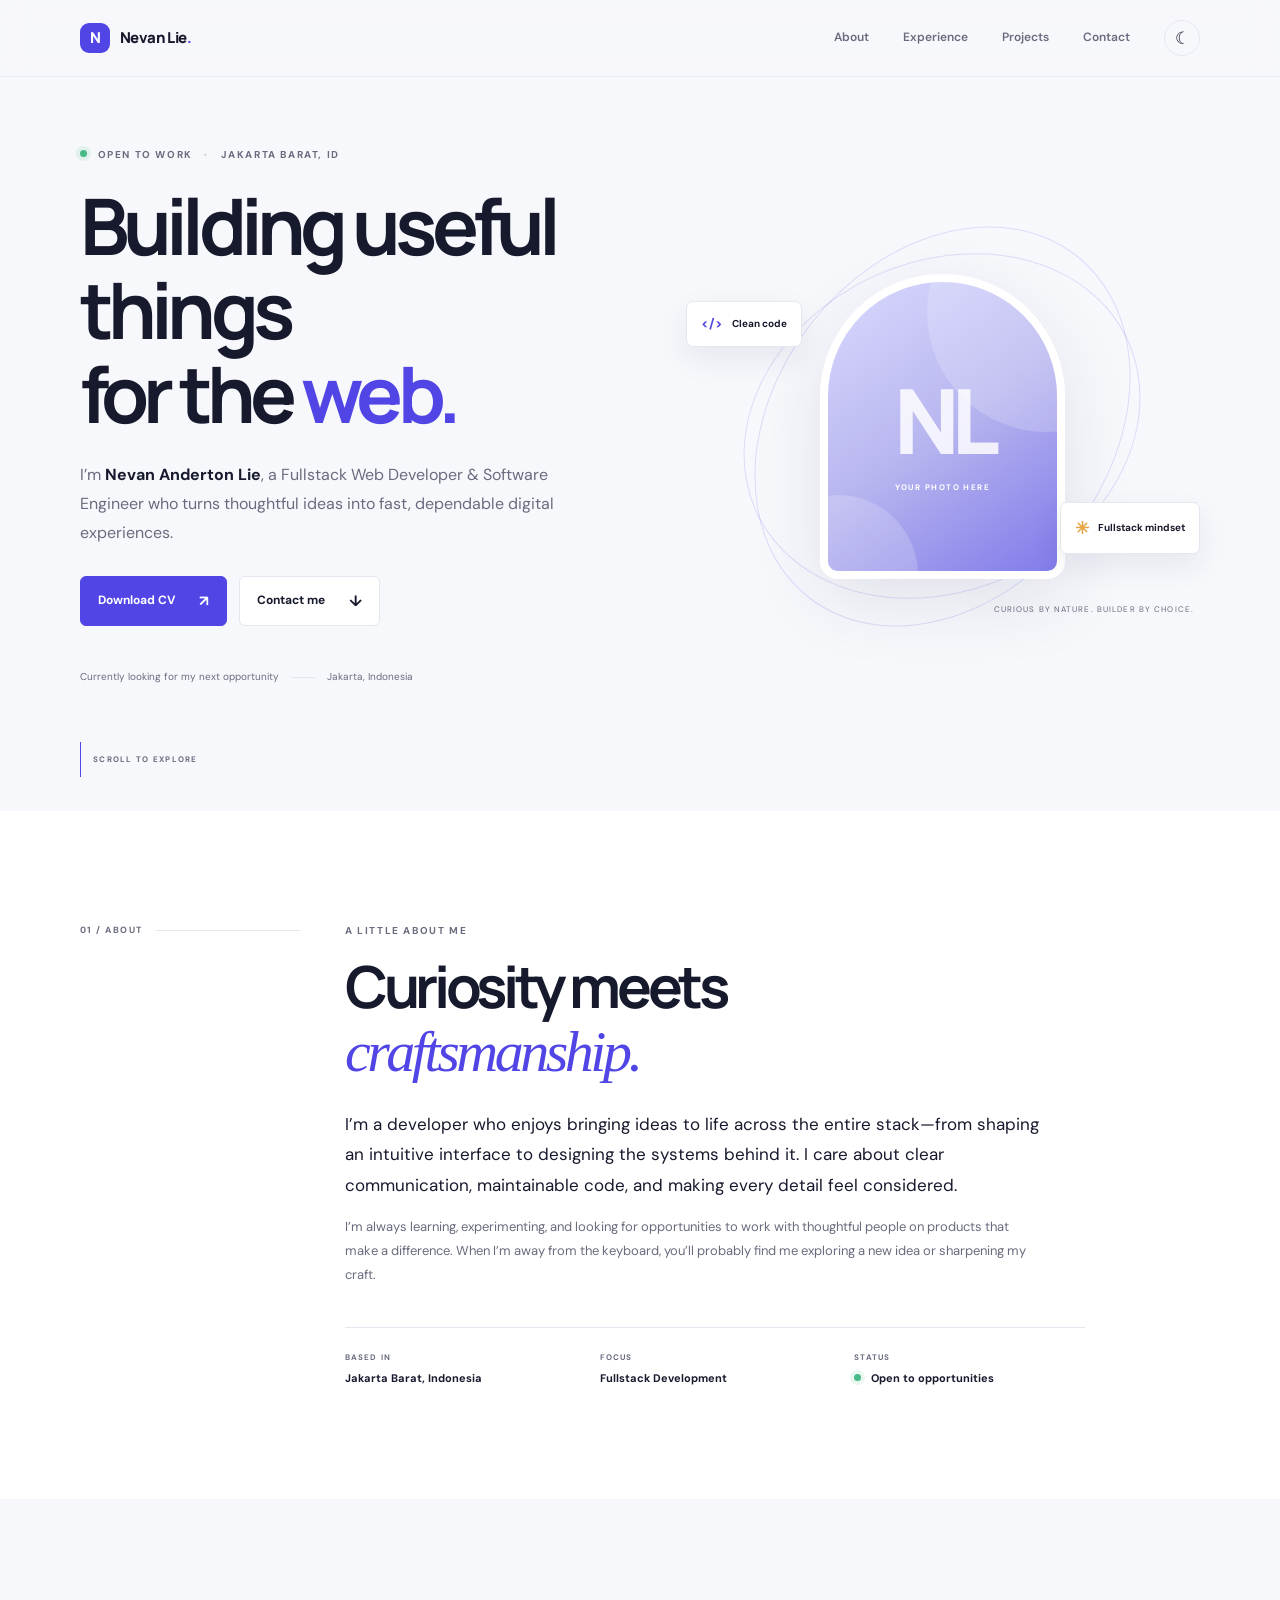
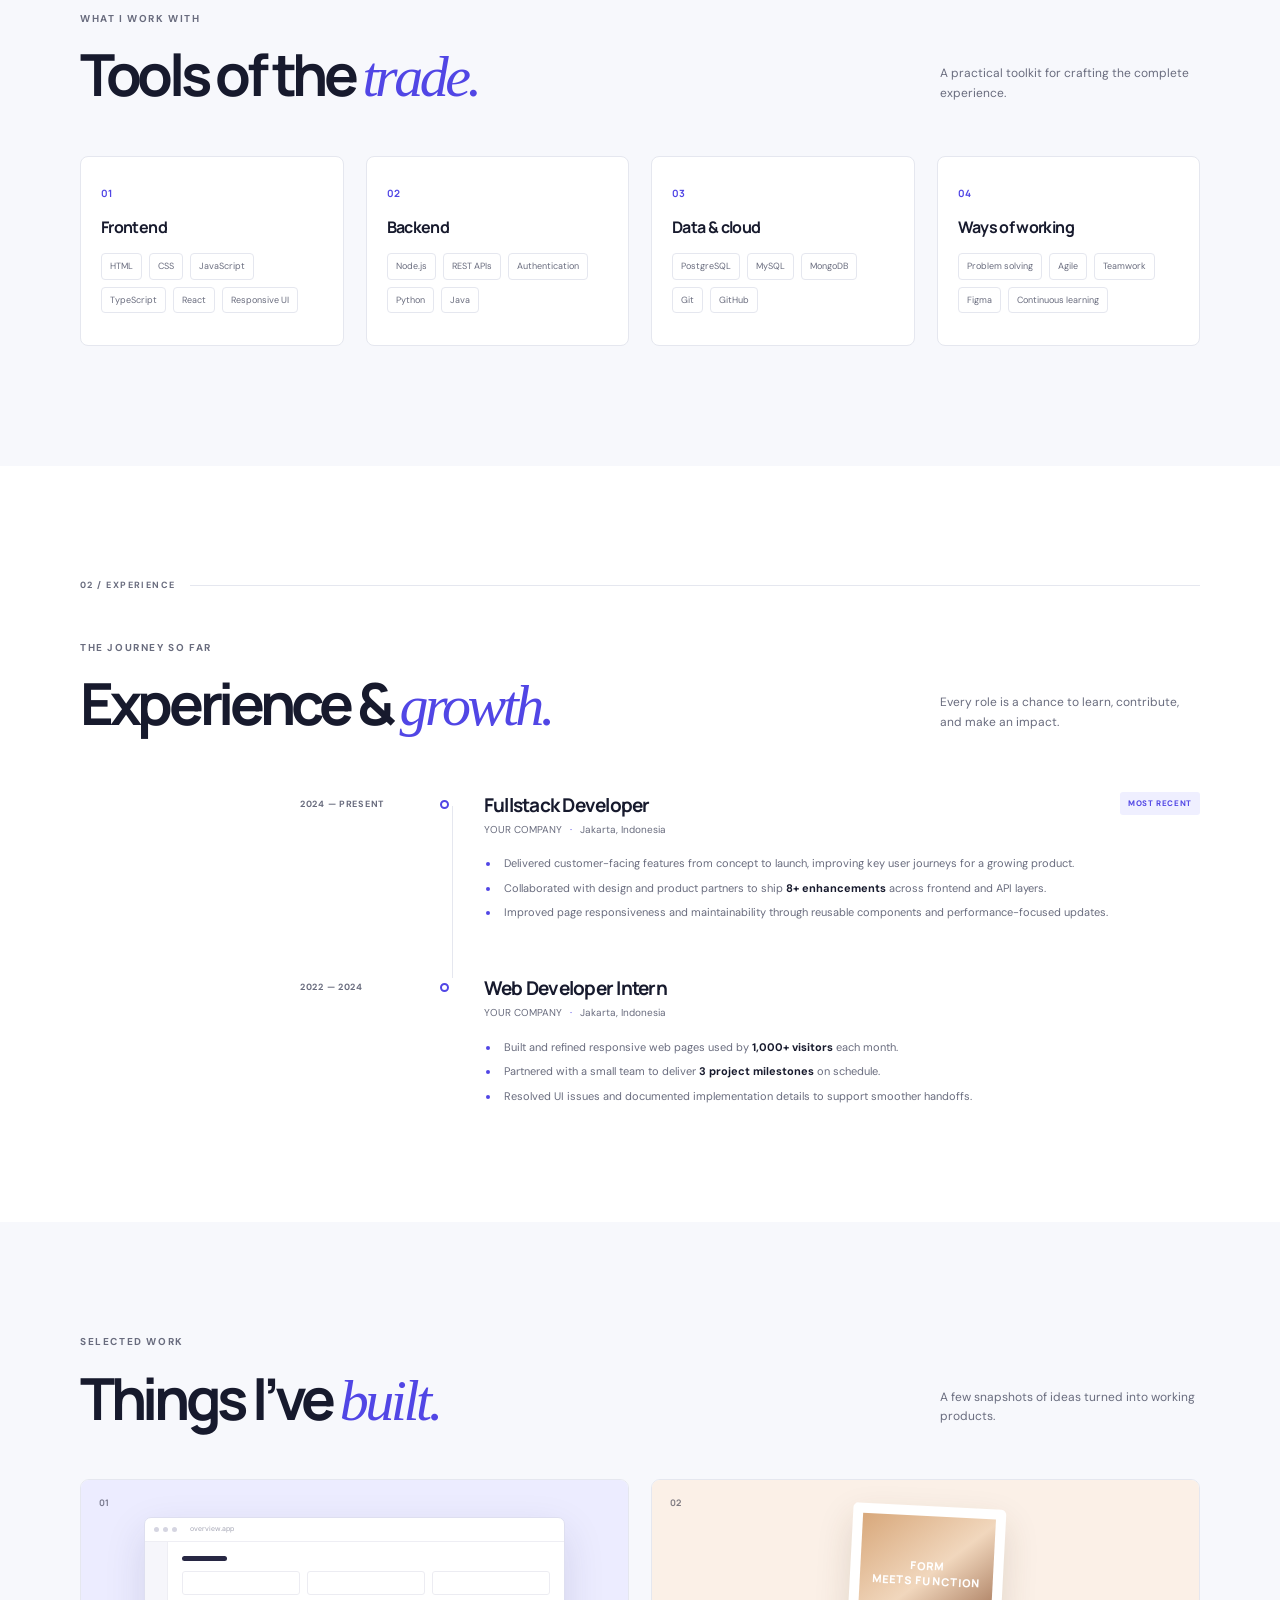
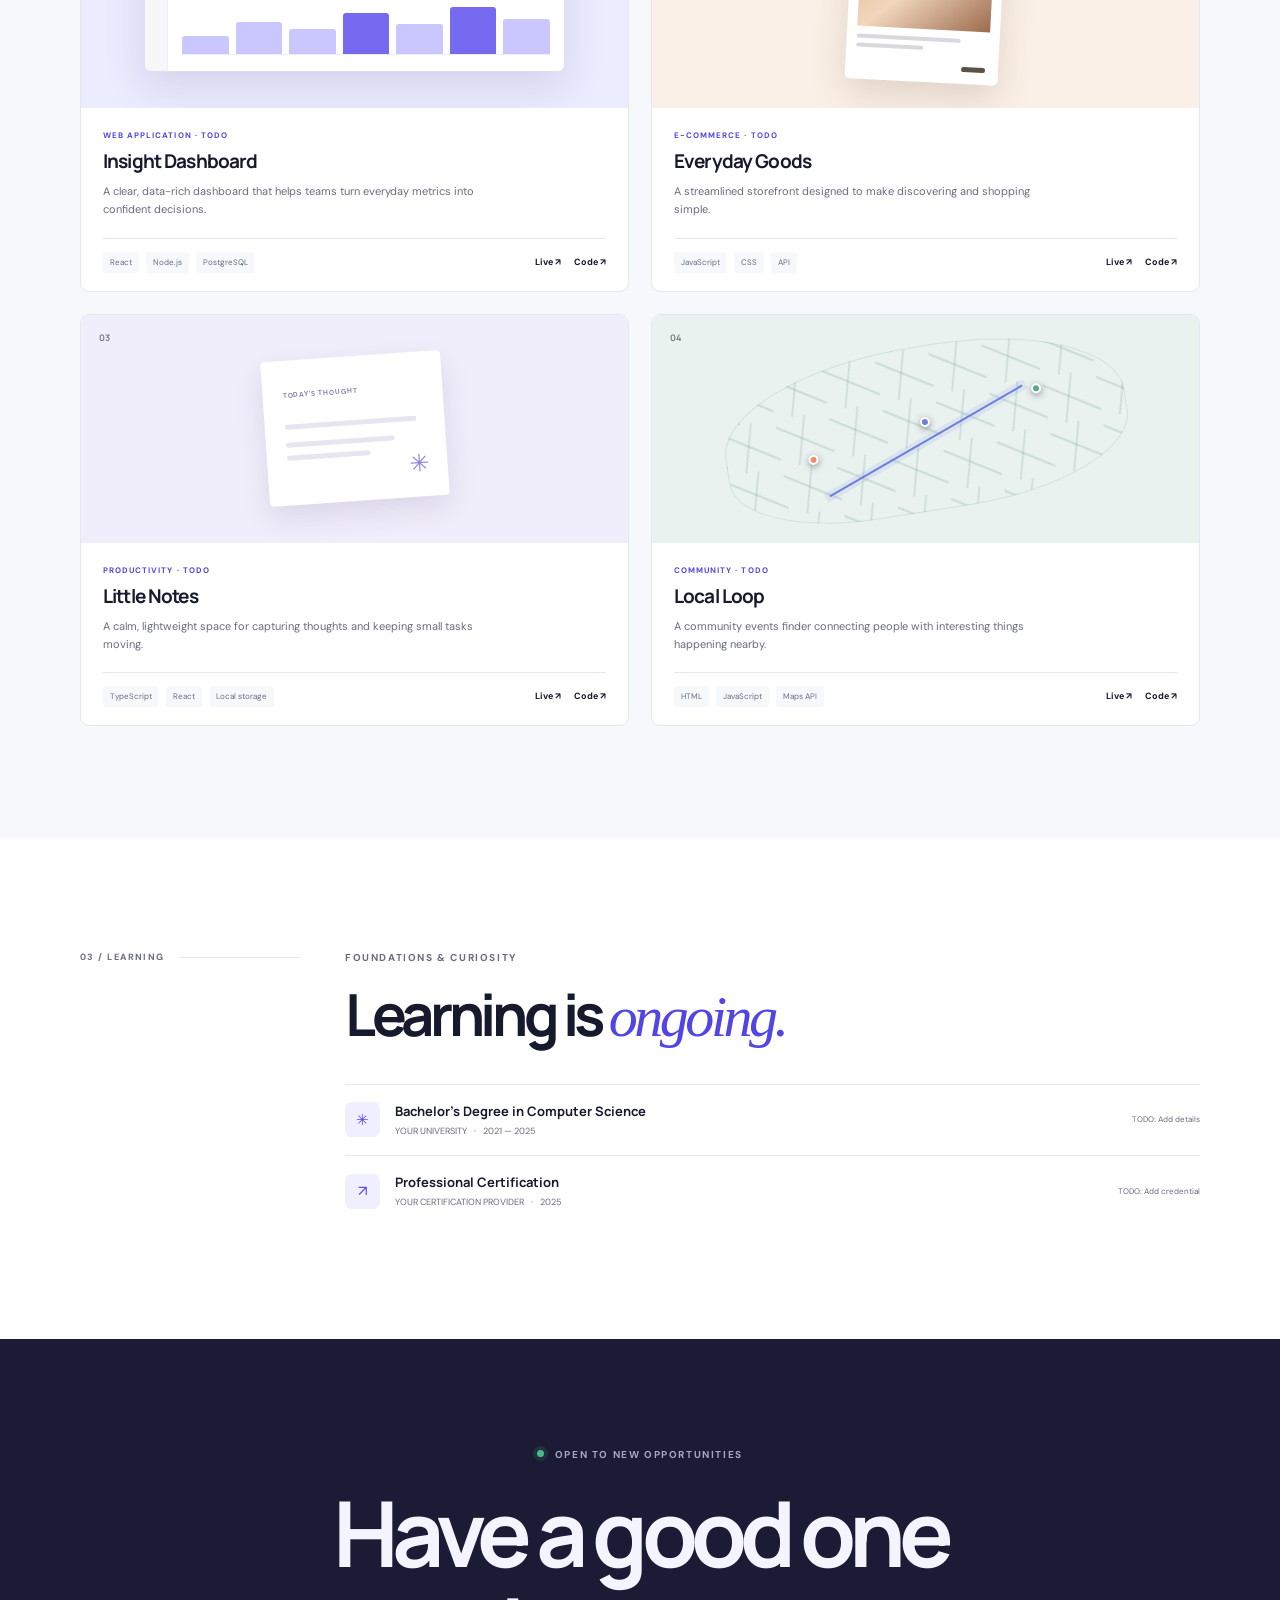
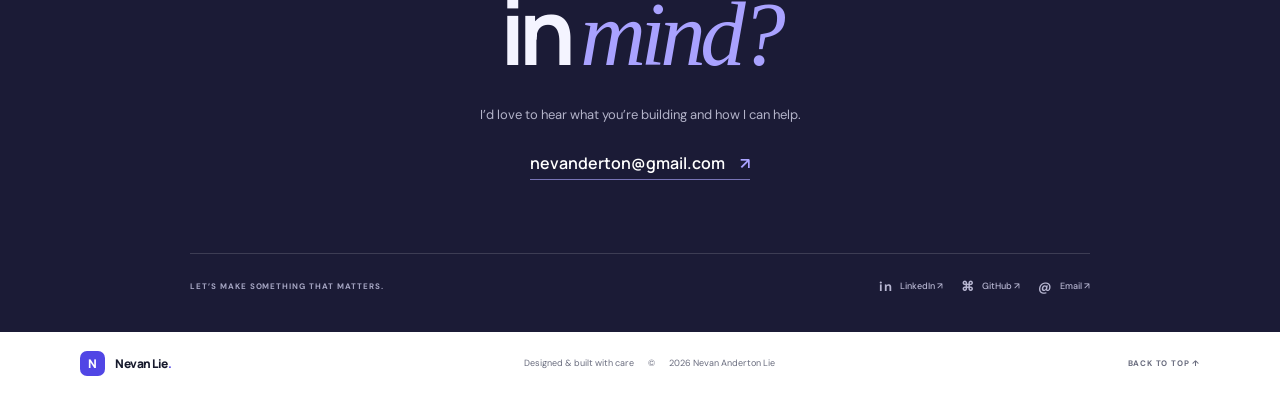
==== index.html @ 016d07ef "Build personal portfolio site" ====
<!doctype html>
<html lang="en">
<head>
  <meta charset="utf-8">
  <meta name="viewport" content="width=device-width, initial-scale=1">
  <meta name="description" content="Nevan Anderton Lie is a Fullstack Web Developer and Software Engineer building thoughtful, reliable digital products.">
  <meta name="theme-color" content="#f7f8fc">
  <meta property="og:type" content="website">
  <meta property="og:title" content="Nevan Anderton Lie — Fullstack Developer">
  <meta property="og:description" content="Fullstack Web Developer & Software Engineer based in Jakarta Barat, Indonesia.">
  <!-- TODO: Replace with your deployed portfolio URL and social preview image. -->
  <meta property="og:url" content="https://YOUR-USERNAME.github.io/YOUR-REPO/">
  <meta property="og:image" content="https://YOUR-USERNAME.github.io/YOUR-REPO/assets/og-image.png">
  <title>Nevan Anderton Lie — Fullstack Developer</title>
  <link rel="icon" href="assets/favicon.svg" type="image/svg+xml">
  <link rel="preconnect" href="https://fonts.googleapis.com">
  <link rel="preconnect" href="https://fonts.gstatic.com" crossorigin>
  <link href="https://fonts.googleapis.com/css2?family=DM+Sans:wght@400;500;600;700&family=Manrope:wght@400;500;600;700;800&display=swap" rel="stylesheet">
  <link rel="stylesheet" href="css/style.css">
  <script src="js/script.js" defer></script>
</head>
<body>
  <a class="skip-link" href="#main">Skip to content</a>
  <header class="site-header">
    <nav class="nav wrap" aria-label="Main navigation">
      <a class="brand" href="#home" aria-label="Nevan Anderton Lie home"><span class="brand-mark">N</span><span>Nevan Lie<span class="brand-dot">.</span></span></a>
      <button class="menu-toggle" type="button" aria-expanded="false" aria-controls="nav-links" aria-label="Open navigation menu"><span></span><span></span></button>
      <div class="nav-links" id="nav-links">
        <a href="#about">About</a><a href="#experience">Experience</a><a href="#projects">Projects</a><a href="#contact">Contact</a>
        <button class="theme-toggle" type="button" aria-label="Switch to dark mode" title="Toggle color theme"><span class="theme-icon" aria-hidden="true">☾</span></button>
      </div>
    </nav>
  </header>
  <main id="main">
    <section class="hero wrap" id="home" aria-labelledby="hero-title">
      <div class="hero-copy reveal">
        <p class="eyebrow"><span class="status-dot"></span> OPEN TO WORK <span class="eyebrow-divider">·</span> JAKARTA BARAT, ID</p>
        <h1 id="hero-title">Building useful things<br>for the <span class="accent">web.</span></h1>
        <p class="hero-intro">I’m <strong>Nevan Anderton Lie</strong>, a Fullstack Web Developer &amp; Software Engineer who turns thoughtful ideas into fast, dependable digital experiences.</p>
        <div class="hero-actions"><a class="button button-primary" href="assets/cv.pdf" download>Download CV <span aria-hidden="true">↗</span></a><a class="button button-secondary" href="#contact">Contact me <span aria-hidden="true">↓</span></a></div>
        <div class="hero-meta"><span>Currently looking for my next opportunity</span><span class="meta-line"></span><span>Jakarta, Indonesia</span></div>
      </div>
      <div class="hero-art reveal" aria-label="Portrait placeholder">
        <div class="art-orbit orbit-one"></div><div class="art-orbit orbit-two"></div>
        <div class="portrait-card"><div class="portrait-initials">NL</div><span>YOUR PHOTO HERE</span></div>
        <div class="float-chip chip-code"><span class="chip-icon">&lt;/&gt;</span> Clean code</div>
        <div class="float-chip chip-stack"><span class="chip-spark">✳</span> Fullstack mindset</div>
        <div class="art-caption">CURIOUS BY NATURE. BUILDER BY CHOICE.</div>
      </div>
      <a class="scroll-cue" href="#about"><span class="scroll-line"></span> SCROLL TO EXPLORE</a>
    </section>

    <section class="section about-section" id="about" aria-labelledby="about-title"><div class="wrap about-grid">
      <div class="section-label reveal"><span>01 / ABOUT</span><span class="label-rule"></span></div>
      <div class="about-content reveal"><p class="eyebrow">A LITTLE ABOUT ME</p><h2 id="about-title">Curiosity meets<br><span class="serif">craftsmanship.</span></h2>
        <!-- TODO: Replace this draft bio with your real background and interests. -->
        <p class="body-large">I’m a developer who enjoys bringing ideas to life across the entire stack—from shaping an intuitive interface to designing the systems behind it. I care about clear communication, maintainable code, and making every detail feel considered.</p>
        <p class="body-copy">I’m always learning, experimenting, and looking for opportunities to work with thoughtful people on products that make a difference. When I’m away from the keyboard, you’ll probably find me exploring a new idea or sharpening my craft.</p>
        <div class="about-facts"><div><span class="fact-label">BASED IN</span><strong>Jakarta Barat, Indonesia</strong></div><div><span class="fact-label">FOCUS</span><strong>Fullstack Development</strong></div><div><span class="fact-label">STATUS</span><strong><i class="status-dot"></i> Open to opportunities</strong></div></div>
      </div>
    </div></section>

    <section class="section skills-section" aria-labelledby="skills-title"><div class="wrap"><div class="section-heading reveal"><div><p class="eyebrow">WHAT I WORK WITH</p><h2 id="skills-title">Tools of the <span class="serif">trade.</span></h2></div><p>A practical toolkit for crafting the complete experience.</p></div>
      <div class="skills-grid reveal">
        <div class="skill-group"><span class="skill-number">01</span><h3>Frontend</h3><div class="tags"><span>HTML</span><span>CSS</span><span>JavaScript</span><span>TypeScript</span><span>React</span><span>Responsive UI</span></div></div>
        <div class="skill-group"><span class="skill-number">02</span><h3>Backend</h3><div class="tags"><span>Node.js</span><span>REST APIs</span><span>Authentication</span><span>Python</span><span>Java</span></div></div>
        <div class="skill-group"><span class="skill-number">03</span><h3>Data &amp; cloud</h3><div class="tags"><span>PostgreSQL</span><span>MySQL</span><span>MongoDB</span><span>Git</span><span>GitHub</span></div></div>
        <div class="skill-group"><span class="skill-number">04</span><h3>Ways of working</h3><div class="tags"><span>Problem solving</span><span>Agile</span><span>Teamwork</span><span>Figma</span><span>Continuous learning</span></div></div>
      </div>
      <!-- TODO: Edit skill tags to reflect your actual proficiency and tools. -->
    </div></section>

    <section class="section experience-section" id="experience" aria-labelledby="experience-title"><div class="wrap"><div class="section-label reveal"><span>02 / EXPERIENCE</span><span class="label-rule"></span></div><div class="section-heading exp-heading reveal"><div><p class="eyebrow">THE JOURNEY SO FAR</p><h2 id="experience-title">Experience &amp; <span class="serif">growth.</span></h2></div><p>Every role is a chance to learn, contribute, and make an impact.</p></div>
      <!-- TODO: Replace sample roles, companies, dates, and metrics with verified experience. -->
      <div class="timeline">
        <article class="timeline-item reveal"><div class="timeline-date">2024 — PRESENT</div><div class="timeline-marker"></div><div class="timeline-content"><div class="role-top"><div><h3>Fullstack Developer</h3><p class="company">YOUR COMPANY <span>·</span> Jakarta, Indonesia</p></div><span class="role-type">MOST RECENT</span></div><ul><li>Delivered customer-facing features from concept to launch, improving key user journeys for a growing product.</li><li>Collaborated with design and product partners to ship <strong>8+ enhancements</strong> across frontend and API layers.</li><li>Improved page responsiveness and maintainability through reusable components and performance-focused updates.</li></ul></div></article>
        <article class="timeline-item reveal"><div class="timeline-date">2022 — 2024</div><div class="timeline-marker"></div><div class="timeline-content"><div class="role-top"><div><h3>Web Developer Intern</h3><p class="company">YOUR COMPANY <span>·</span> Jakarta, Indonesia</p></div></div><ul><li>Built and refined responsive web pages used by <strong>1,000+ visitors</strong> each month.</li><li>Partnered with a small team to deliver <strong>3 project milestones</strong> on schedule.</li><li>Resolved UI issues and documented implementation details to support smoother handoffs.</li></ul></div></article>
      </div>
    </div></section>

    <section class="section projects-section" id="projects" aria-labelledby="projects-title"><div class="wrap"><div class="section-heading reveal"><div><p class="eyebrow">SELECTED WORK</p><h2 id="projects-title">Things I’ve <span class="serif">built.</span></h2></div><p>A few snapshots of ideas turned into working products.</p></div>
      <!-- TODO: Replace project concepts, descriptions, and placeholder links with your real work. -->
      <div class="project-grid">
        <article class="project-card project-featured reveal"><div class="project-visual visual-dashboard"><div class="mock-window"><div class="mock-top"><i></i><i></i><i></i><span>overview.app</span></div><div class="mock-body"><div class="mock-side"></div><div class="mock-main"><div class="mock-title"></div><div class="mock-stats"><i></i><i></i><i></i></div><div class="mock-chart"><b></b><b></b><b></b><b></b><b></b><b></b><b></b></div></div></div></div><span class="visual-index">01</span></div><div class="project-info"><div><p class="project-type">WEB APPLICATION · TODO</p><h3>Insight Dashboard</h3><p>A clear, data-rich dashboard that helps teams turn everyday metrics into confident decisions.</p></div><div class="project-bottom"><div class="project-tags"><span>React</span><span>Node.js</span><span>PostgreSQL</span></div><div class="project-links"><a href="https://example.com" aria-label="Live demo of Insight Dashboard">Live ↗</a><a href="https://github.com/YOUR-USERNAME/insight-dashboard" aria-label="Code for Insight Dashboard">Code ↗</a></div></div></div></article>
        <article class="project-card reveal"><div class="project-visual visual-shop"><div class="shop-card"><div class="shop-image"><span>FORM<br>MEETS FUNCTION</span></div><div class="shop-lines"><i></i><i></i></div><div class="shop-price"></div></div><span class="visual-index">02</span></div><div class="project-info"><div><p class="project-type">E-COMMERCE · TODO</p><h3>Everyday Goods</h3><p>A streamlined storefront designed to make discovering and shopping simple.</p></div><div class="project-bottom"><div class="project-tags"><span>JavaScript</span><span>CSS</span><span>API</span></div><div class="project-links"><a href="https://example.com" aria-label="Live demo of Everyday Goods">Live ↗</a><a href="https://github.com/YOUR-USERNAME/everyday-goods" aria-label="Code for Everyday Goods">Code ↗</a></div></div></div></article>
        <article class="project-card reveal"><div class="project-visual visual-notes"><div class="note-sheet"><span class="note-label">TODAY'S THOUGHT</span><div class="note-line long"></div><div class="note-line"></div><div class="note-line short"></div><div class="note-mark">✳</div></div><span class="visual-index">03</span></div><div class="project-info"><div><p class="project-type">PRODUCTIVITY · TODO</p><h3>Little Notes</h3><p>A calm, lightweight space for capturing thoughts and keeping small tasks moving.</p></div><div class="project-bottom"><div class="project-tags"><span>TypeScript</span><span>React</span><span>Local storage</span></div><div class="project-links"><a href="https://example.com" aria-label="Live demo of Little Notes">Live ↗</a><a href="https://github.com/YOUR-USERNAME/little-notes" aria-label="Code for Little Notes">Code ↗</a></div></div></div></article>
        <article class="project-card project-four reveal"><div class="project-visual visual-map"><div class="map-grid"><span class="map-route"></span><i class="map-pin pin-a"></i><i class="map-pin pin-b"></i><i class="map-pin pin-c"></i></div><span class="visual-index">04</span></div><div class="project-info"><div><p class="project-type">COMMUNITY · TODO</p><h3>Local Loop</h3><p>A community events finder connecting people with interesting things happening nearby.</p></div><div class="project-bottom"><div class="project-tags"><span>HTML</span><span>JavaScript</span><span>Maps API</span></div><div class="project-links"><a href="https://example.com" aria-label="Live demo of Local Loop">Live ↗</a><a href="https://github.com/YOUR-USERNAME/local-loop" aria-label="Code for Local Loop">Code ↗</a></div></div></div></article>
      </div>
    </div></section>

    <section class="section education-section" aria-labelledby="education-title"><div class="wrap education-grid"><div class="section-label reveal"><span>03 / LEARNING</span><span class="label-rule"></span></div><div class="education-content reveal"><p class="eyebrow">FOUNDATIONS &amp; CURIOSITY</p><h2 id="education-title">Learning is <span class="serif">ongoing.</span></h2><div class="education-row"><span class="edu-icon">✳</span><div><h3>Bachelor’s Degree in Computer Science</h3><p>YOUR UNIVERSITY <span>·</span> 2021 — 2025</p></div><span class="edu-note">TODO: Add details</span></div><div class="education-row"><span class="edu-icon">↗</span><div><h3>Professional Certification</h3><p>YOUR CERTIFICATION PROVIDER <span>·</span> 2025</p></div><span class="edu-note">TODO: Add credential</span></div><!-- TODO: Add actual education and certifications. --></div></div></section>

    <section class="contact-section" id="contact" aria-labelledby="contact-title"><div class="wrap contact-wrap"><div class="contact-top reveal"><p class="eyebrow"><span class="status-dot"></span> OPEN TO NEW OPPORTUNITIES</p><h2 id="contact-title">Have a good one<br>in <span class="serif">mind?</span></h2><p>I’d love to hear what you’re building and how I can help.</p><a class="contact-email" href="mailto:nevanderton@gmail.com">nevanderton@gmail.com <span>↗</span></a></div><div class="contact-bottom reveal"><span>LET’S MAKE SOMETHING THAT MATTERS.</span><div class="social-links"><a href="https://www.linkedin.com/in/nevanderton/" target="_blank" rel="noopener noreferrer" aria-label="LinkedIn (opens in new tab)">in <span>LinkedIn ↗</span></a><a href="https://github.com/YOUR-USERNAME" target="_blank" rel="noopener noreferrer" aria-label="GitHub placeholder (opens in new tab)">⌘ <span>GitHub ↗</span></a><a href="mailto:nevanderton@gmail.com" aria-label="Send email">@ <span>Email ↗</span></a></div></div></div></section>
  </main>
  <footer class="footer"><div class="wrap"><a class="brand" href="#home"><span class="brand-mark">N</span><span>Nevan Lie<span class="brand-dot">.</span></span></a><p>Designed &amp; built with care <span>© <span id="year">2026</span> Nevan Anderton Lie</span></p><a class="back-top" href="#home">BACK TO TOP ↑</a></div></footer>
</body>
</html>
---- css/style.css ----
:root{color-scheme:light;--bg:#f7f8fc;--surface:#fff;--ink:#171a2d;--muted:#696c7e;--line:#e5e7ef;--accent:#5146e5;--accent-dark:#3e35c5;--soft:#efefff;--serif:Georgia,'Times New Roman',serif;--sans:'DM Sans',sans-serif;--display:'Manrope','DM Sans',sans-serif;--shadow:0 22px 70px rgba(34,35,74,.10)}
*{box-sizing:border-box}html{scroll-behavior:smooth;scroll-padding-top:88px}body{margin:0;background:var(--bg);color:var(--ink);font-family:var(--sans);font-size:15px;line-height:1.65;-webkit-font-smoothing:antialiased}body.dark{color-scheme:dark;--bg:#11121d;--surface:#191a28;--ink:#f2f2fb;--muted:#a2a4b7;--line:#2d2e40;--accent:#9a91ff;--accent-dark:#b3acff;--soft:#24233c;--shadow:0 22px 70px rgba(0,0,0,.28)}a{color:inherit;text-decoration:none}button{font:inherit}.wrap{width:min(1120px,calc(100% - 64px));margin-inline:auto}.skip-link{position:absolute;z-index:20;top:-60px;left:18px;background:var(--ink);color:var(--bg);padding:10px 16px}.skip-link:focus{top:12px}.site-header{position:sticky;z-index:10;top:0;background:color-mix(in srgb,var(--bg) 88%,transparent);backdrop-filter:blur(14px);border-bottom:1px solid color-mix(in srgb,var(--line) 70%,transparent)}.nav{height:76px;display:flex;align-items:center;justify-content:space-between}.brand{display:inline-flex;align-items:center;gap:10px;font-family:var(--display);font-size:15px;font-weight:800;letter-spacing:-.04em}.brand-mark{display:grid;place-items:center;width:30px;height:30px;border-radius:9px;background:var(--accent);color:white;font-size:15px}.brand-dot{color:var(--accent)}.nav-links{display:flex;align-items:center;gap:34px}.nav-links>a{font-size:12px;font-weight:600;color:var(--muted);transition:color .2s}.nav-links>a:hover,.nav-links>a:focus-visible{color:var(--accent)}.theme-toggle,.menu-toggle{border:0;background:transparent;color:var(--ink);cursor:pointer}.theme-toggle{width:36px;height:36px;border:1px solid var(--line);border-radius:50%;font-size:17px}.theme-toggle:hover{background:var(--soft)}.menu-toggle{display:none}.hero{min-height:650px;position:relative;display:grid;grid-template-columns:1.08fr .92fr;align-items:center;padding-top:70px;padding-bottom:105px}.hero-copy{position:relative;z-index:1;padding-bottom:20px}.eyebrow{margin:0 0 19px;color:var(--muted);font-size:10px;font-weight:700;letter-spacing:.16em}.status-dot{display:inline-block;width:7px;height:7px;margin-right:7px;border-radius:50%;background:#49b987;box-shadow:0 0 0 4px rgba(73,185,135,.12);vertical-align:1px}.eyebrow-divider{margin:0 8px;color:#aaa}.hero h1,.section h2,.contact-section h2{margin:0;font-family:var(--display);font-weight:700;letter-spacing:-.075em;line-height:1.08}.hero h1{font-size:clamp(48px,6.5vw,78px)}.accent{color:var(--accent)}.hero-intro{max-width:490px;margin:26px 0 28px;color:var(--muted);font-size:16px;line-height:1.8}.hero-intro strong{color:var(--ink);font-weight:700}.hero-actions{display:flex;gap:12px}.button{display:inline-flex;align-items:center;gap:24px;padding:12px 17px;border:1px solid var(--line);border-radius:6px;font-size:12px;font-weight:700;transition:transform .2s,background .2s}.button:hover{transform:translateY(-2px)}.button-primary{background:var(--accent);border-color:var(--accent);color:#fff}.button-primary:hover{background:var(--accent-dark)}.button-secondary{background:var(--surface)}.button span{font-size:15px}.hero-meta{display:flex;align-items:center;gap:12px;margin-top:43px;color:var(--muted);font-size:10px}.meta-line{width:24px;height:1px;background:var(--line)}.hero-art{height:450px;position:relative;display:grid;place-items:center}.art-orbit{position:absolute;border:1px solid color-mix(in srgb,var(--accent) 16%,transparent);border-radius:50%;transform:rotate(-25deg)}.orbit-one{width:410px;height:330px}.orbit-two{width:335px;height:435px;transform:rotate(38deg)}.portrait-card{position:relative;z-index:1;width:245px;height:305px;border:8px solid var(--surface);border-radius:124px 124px 18px 18px;background:linear-gradient(145deg,#d9d9ff,#b8b6ef 50%,#817bea);box-shadow:var(--shadow);display:flex;flex-direction:column;justify-content:center;align-items:center;overflow:hidden}.portrait-card:before,.portrait-card:after{content:"";position:absolute;border-radius:50%;background:rgba(255,255,255,.18)}.portrait-card:before{width:240px;height:240px;top:-90px;right:-110px}.portrait-card:after{width:160px;height:160px;bottom:-84px;left:-70px}.portrait-initials{font:800 90px var(--display);letter-spacing:-.1em;color:rgba(255,255,255,.83)}.portrait-card>span{font-size:8px;letter-spacing:.18em;color:white;font-weight:700}.float-chip{position:absolute;z-index:2;display:flex;align-items:center;gap:9px;padding:11px 14px;background:var(--surface);border:1px solid var(--line);border-radius:7px;box-shadow:0 12px 30px rgba(33,34,75,.08);font-size:10px;font-weight:700}.chip-code{top:100px;left:1px}.chip-stack{bottom:97px;right:0}.chip-icon{font-size:13px;color:var(--accent)}.chip-spark{color:#e7a545;font-size:17px}.art-caption{position:absolute;right:6px;bottom:35px;color:var(--muted);font-size:8px;letter-spacing:.14em}.scroll-cue{position:absolute;bottom:34px;left:0;display:flex;align-items:center;gap:12px;color:var(--muted);font-size:8px;font-weight:700;letter-spacing:.16em}.scroll-line{display:block;height:35px;width:1px;background:var(--accent)}.section{padding:112px 0}.about-section{background:var(--surface)}.about-grid,.education-grid{display:grid;grid-template-columns:220px 1fr;gap:45px}.section-label{display:flex;align-items:center;gap:14px;align-self:start;color:var(--muted);font-size:9px;font-weight:700;letter-spacing:.16em}.label-rule{height:1px;flex:1;background:var(--line)}.about-content{max-width:740px}.section h2{font-size:clamp(39px,5vw,58px)}.serif{font-family:var(--serif);font-weight:400;font-style:italic;letter-spacing:-.06em;color:var(--accent)}.about-content .eyebrow,.section-heading .eyebrow,.education-content .eyebrow{margin-bottom:16px}.body-large{max-width:710px;margin:25px 0 15px;color:var(--ink);font-size:17px;line-height:1.8}.body-copy{max-width:690px;color:var(--muted);font-size:13px;line-height:1.85}.about-facts{display:grid;grid-template-columns:repeat(3,1fr);gap:24px;margin-top:39px;padding-top:23px;border-top:1px solid var(--line)}.about-facts>div{display:flex;flex-direction:column;gap:5px}.fact-label{color:var(--muted);font-size:8px;font-weight:700;letter-spacing:.14em}.about-facts strong{font-size:11px}.about-facts .status-dot{margin-right:7px}.skills-section{padding-top:112px;padding-bottom:120px}.section-heading{display:flex;justify-content:space-between;align-items:end;gap:35px;margin-bottom:47px}.section-heading>p{max-width:260px;margin:0 0 5px;color:var(--muted);font-size:12px}.skills-grid{display:grid;grid-template-columns:repeat(4,1fr);gap:22px}.skill-group{min-height:190px;padding:23px 20px;border:1px solid var(--line);border-radius:8px;background:var(--surface)}.skill-number{color:var(--accent);font:700 10px var(--display)}.skill-group h3{margin:11px 0 15px;font:700 16px var(--display);letter-spacing:-.04em}.tags,.project-tags{display:flex;flex-wrap:wrap;gap:7px}.tags span{padding:5px 8px;border:1px solid var(--line);border-radius:4px;color:var(--muted);font-size:9px}.experience-section{background:var(--surface)}.exp-heading{margin-top:47px;margin-bottom:54px}.timeline{margin-left:220px}.timeline-item{display:grid;grid-template-columns:120px 24px 1fr;gap:20px;position:relative;padding-bottom:49px}.timeline-item:last-child{padding-bottom:0}.timeline-item:not(:last-child):after{content:"";position:absolute;top:14px;bottom:-3px;left:152px;width:1px;background:var(--line)}.timeline-date{padding-top:5px;color:var(--muted);font-size:9px;font-weight:700;letter-spacing:.08em}.timeline-marker{position:relative;z-index:1;width:9px;height:9px;margin-top:8px;border:2px solid var(--accent);border-radius:50%;background:var(--surface)}.role-top{display:flex;justify-content:space-between;gap:12px}.timeline-content h3{margin:0;font:700 19px var(--display);letter-spacing:-.04em}.company{margin:4px 0 15px;color:var(--muted);font-size:10px}.company span,.education-row p span{padding:0 5px;color:var(--accent)}.role-type{height:max-content;padding:5px 8px;border-radius:3px;background:var(--soft);color:var(--accent);font-size:8px;font-weight:700;letter-spacing:.08em}.timeline-content ul{margin:0;padding-left:16px;color:var(--muted);font-size:11px;line-height:1.85}.timeline-content li{padding-left:4px;margin-bottom:4px}.timeline-content li::marker{color:var(--accent)}.timeline-content strong{color:var(--ink)}.projects-section{background:var(--bg)}.project-grid{display:grid;grid-template-columns:1fr 1fr;gap:22px}.project-card{overflow:hidden;border:1px solid var(--line);border-radius:9px;background:var(--surface);transition:transform .25s,box-shadow .25s}.project-card:hover{transform:translateY(-4px);box-shadow:var(--shadow)}.project-visual{height:228px;position:relative;display:grid;place-items:center;overflow:hidden}.visual-index{position:absolute;top:16px;left:18px;font:700 9px var(--display);color:color-mix(in srgb,var(--ink) 55%,transparent)}.visual-dashboard{background:#ececff}.dark .visual-dashboard{background:#27263d}.mock-window{width:77%;height:155px;background:#fff;border:1px solid #dedff0;border-radius:7px;box-shadow:0 15px 40px rgba(41,40,98,.13);overflow:hidden}.mock-top{height:24px;border-bottom:1px solid #eeeef4;display:flex;align-items:center;gap:4px;padding:0 9px;color:#a4a5b4;font-size:7px}.mock-top i{width:5px;height:5px;border-radius:50%;background:#d5d5e1}.mock-top span{margin-left:9px}.mock-body{display:flex;height:calc(100% - 24px)}.mock-side{width:23px;background:#f6f6fb;border-right:1px solid #eeeef4}.mock-main{flex:1;padding:14px}.mock-title{width:45px;height:5px;background:#272743;border-radius:4px}.mock-stats{display:flex;gap:7px;margin-top:10px}.mock-stats i{height:24px;flex:1;border:1px solid #ececf2;border-radius:3px}.mock-chart{height:52px;display:flex;align-items:end;gap:7px;margin-top:8px;border-bottom:1px solid #ececf2}.mock-chart b{flex:1;height:35%;background:#cac7ff;border-radius:3px 3px 0 0}.mock-chart b:nth-child(2){height:63%}.mock-chart b:nth-child(3){height:48%}.mock-chart b:nth-child(4){height:79%;background:#766bf0}.mock-chart b:nth-child(5){height:58%}.mock-chart b:nth-child(6){height:92%;background:#766bf0}.mock-chart b:nth-child(7){height:68%}.visual-shop{background:#fbf0e7}.dark .visual-shop{background:#34271f}.shop-card{width:153px;height:176px;padding:10px;background:#fff;border-radius:5px;box-shadow:0 15px 35px rgba(77,51,26,.15);transform:rotate(3deg)}.shop-image{height:113px;background:linear-gradient(140deg,#d8a87b,#f1d7bd 52%,#9c6b4d);display:grid;place-items:center;color:white;text-align:center;font:800 11px var(--display);letter-spacing:.1em}.shop-lines{display:grid;gap:5px;margin-top:8px}.shop-lines i{height:4px;width:78%;background:#d8d8de;border-radius:3px}.shop-lines i:last-child{width:50%}.shop-price{position:absolute;right:13px;bottom:12px;width:24px;height:5px;background:#5a5149;border-radius:3px}.visual-notes{background:#f1eefb}.dark .visual-notes{background:#29253a}.note-sheet{position:relative;width:180px;height:145px;padding:20px;background:#fff;border-radius:4px;box-shadow:0 12px 28px rgba(53,43,93,.12);transform:rotate(-4deg)}.note-label{font-size:7px;letter-spacing:.12em;color:#8b83b4;font-weight:700}.note-line{display:block;width:78%;height:5px;margin-top:13px;background:#e8e5f1;border-radius:4px}.note-line.long{width:94%;margin-top:19px}.note-line.short{width:60%;margin-top:8px}.note-mark{position:absolute;right:18px;bottom:13px;color:#8f83dc;font-size:24px}.visual-map{background:#eaf2ef}.dark .visual-map{background:#202f2d}.map-grid{position:relative;width:74%;height:165px;background-image:linear-gradient(31deg,transparent 48%,rgba(105,159,139,.25) 49%,rgba(105,159,139,.25) 51%,transparent 52%),linear-gradient(104deg,transparent 43%,rgba(105,159,139,.22) 44%,rgba(105,159,139,.22) 46%,transparent 47%);background-size:54px 49px;border:1px solid rgba(105,159,139,.2);border-radius:50% 45% 42% 35%;transform:rotate(-9deg)}.map-route{position:absolute;left:22%;top:57%;width:55%;height:2px;background:#6c7fe0;transform:rotate(-21deg);box-shadow:0 0 0 4px rgba(108,127,224,.12)}.map-pin{position:absolute;width:10px;height:10px;background:#ef8b6b;border:2px solid white;border-radius:50%;box-shadow:0 2px 7px #889}.pin-a{left:20%;top:55%}.pin-b{left:49%;top:43%;background:#6c7fe0}.pin-c{right:20%;top:33%;background:#58a88a}.project-info{padding:21px 22px 18px}.project-type{margin:0 0 6px;color:var(--accent);font-size:8px;font-weight:700;letter-spacing:.13em}.project-info h3{margin:0;font:700 19px var(--display);letter-spacing:-.045em}.project-info>div:first-child>p:last-child{max-width:390px;margin:8px 0 19px;color:var(--muted);font-size:11px}.project-bottom{display:flex;justify-content:space-between;align-items:center;gap:10px;padding-top:13px;border-top:1px solid var(--line)}.project-tags span{padding:4px 7px;border-radius:3px;background:var(--bg);color:var(--muted);font-size:8px}.project-links{display:flex;gap:13px;white-space:nowrap}.project-links a{font-size:9px;font-weight:700;color:var(--ink)}.project-links a:hover{color:var(--accent)}.education-section{background:var(--surface)}.education-content h2{margin-bottom:35px}.education-row{display:flex;align-items:center;gap:15px;padding:17px 0;border-top:1px solid var(--line)}.edu-icon{display:grid;place-items:center;width:35px;height:35px;border-radius:7px;background:var(--soft);color:var(--accent)}.education-row h3{margin:0;font:700 13px var(--display)}.education-row p{margin:4px 0 0;color:var(--muted);font-size:9px}.edu-note{margin-left:auto;color:var(--muted);font-size:8px}.contact-section{padding:100px 0 35px;background:#1b1b36;color:#f4f4ff}.contact-wrap{max-width:900px}.contact-top{text-align:center;padding:8px 0 73px}.contact-top .eyebrow{color:#a7a7c4}.contact-section h2{font-size:clamp(54px,8vw,91px)}.contact-section .serif{color:#a9a2ff}.contact-top>p:not(.eyebrow){margin:20px 0 26px;color:#b3b3c9;font-size:13px}.contact-email{display:inline-flex;align-items:center;gap:15px;padding-bottom:5px;border-bottom:1px solid #7773b5;color:white;font:600 16px var(--display)}.contact-email span{color:#aaa3ff}.contact-bottom{display:flex;justify-content:space-between;align-items:center;padding:22px 0 0;border-top:1px solid rgba(255,255,255,.15);color:#a7a7c4;font-size:8px;font-weight:700;letter-spacing:.12em}.social-links{display:flex;gap:18px}.social-links a{display:flex;align-items:center;gap:7px;color:#b8b7d2;font-size:13px}.social-links a>span{font-size:9px;font-weight:500;letter-spacing:0}.social-links a:hover{color:white}.footer{padding:19px 0;background:var(--surface)}.footer>.wrap{display:flex;align-items:center;justify-content:space-between}.footer .brand{font-size:12px}.footer .brand-mark{width:25px;height:25px;border-radius:7px;font-size:12px}.footer p{margin:0;color:var(--muted);font-size:9px}.footer p span{margin-left:12px}.back-top{color:var(--muted);font-size:8px;font-weight:700;letter-spacing:.1em}.back-top:hover{color:var(--accent)}.reveal{opacity:0;transform:translateY(16px);transition:opacity .7s ease,transform .7s ease}.reveal.visible{opacity:1;transform:translateY(0)}:focus-visible{outline:3px solid #8e87ff;outline-offset:4px;border-radius:3px}
@media(max-width:850px){.wrap{width:min(100% - 44px,700px)}.hero{min-height:600px;grid-template-columns:1.1fr .9fr}.hero-art{transform:scale(.86);transform-origin:center}.hero h1{font-size:58px}.section{padding:85px 0}.about-grid,.education-grid{grid-template-columns:150px 1fr;gap:28px}.skills-grid{grid-template-columns:1fr 1fr}.timeline{margin-left:150px}.timeline-item{grid-template-columns:95px 20px 1fr;gap:13px}.timeline-item:not(:last-child):after{left:120px}.project-visual{height:200px}}
@media(max-width:620px){html{scroll-padding-top:70px}.wrap{width:calc(100% - 40px)}.nav{height:66px}.menu-toggle{display:flex;flex-direction:column;gap:5px;padding:8px}.menu-toggle span{width:20px;height:1.5px;background:var(--ink);transition:transform .2s}.menu-toggle[aria-expanded=true] span:first-child{transform:translateY(3.25px) rotate(45deg)}.menu-toggle[aria-expanded=true] span:last-child{transform:translateY(-3.25px) rotate(-45deg)}.nav-links{position:absolute;top:65px;left:0;right:0;display:none;align-items:stretch;gap:0;padding:10px 20px 19px;border-bottom:1px solid var(--line);background:var(--bg)}.nav-links.open{display:flex;flex-direction:column}.nav-links>a{padding:12px 0;border-bottom:1px solid var(--line)}.theme-toggle{margin-top:12px;align-self:start}.hero{display:flex;flex-direction:column;align-items:stretch;min-height:unset;padding-top:75px;padding-bottom:88px}.hero-copy{padding:0}.hero h1{font-size:clamp(49px,13vw,69px)}.hero-intro{font-size:14px}.hero-meta{font-size:8px;gap:8px;margin-top:30px}.hero-art{height:370px;margin-top:18px;transform:scale(.82);transform-origin:center}.orbit-one{width:360px;height:280px}.orbit-two{height:355px}.portrait-card{width:215px;height:270px}.chip-code{left:-3px;top:67px}.chip-stack{right:-6px;bottom:67px}.art-caption{right:2px;bottom:14px}.scroll-cue{bottom:20px}.section{padding:73px 0}.about-grid,.education-grid{display:block}.section-label{margin-bottom:34px}.section-label .label-rule{max-width:70px}.section h2{font-size:43px}.body-large{font-size:15px}.body-copy{font-size:12px}.about-facts{grid-template-columns:1fr 1fr;row-gap:18px}.about-facts>div:last-child{grid-column:1/-1}.section-heading{display:block;margin-bottom:31px}.section-heading>p{margin-top:14px}.skills-grid{gap:11px}.skill-group{min-height:175px;padding:17px 13px}.skill-group h3{font-size:14px}.tags{gap:5px}.tags span{font-size:8px;padding:4px 6px}.exp-heading{margin-top:30px;margin-bottom:36px}.timeline{margin-left:0}.timeline-item{grid-template-columns:76px 15px 1fr;gap:8px;padding-bottom:38px}.timeline-date{font-size:8px}.timeline-item:not(:last-child):after{left:82px}.timeline-content h3{font-size:15px}.company{font-size:8px}.role-type{font-size:6px;padding:4px}.timeline-content ul{font-size:10px;padding-left:13px}.project-grid{grid-template-columns:1fr;gap:15px}.project-visual{height:220px}.project-info{padding:18px}.project-bottom{align-items:flex-start;flex-direction:column}.project-links{align-self:flex-end}.education-content h2{margin-bottom:23px}.education-row{gap:10px}.education-row h3{font-size:11px}.edu-note{font-size:7px}.contact-section{padding-top:77px}.contact-top{padding-bottom:54px}.contact-section h2{font-size:clamp(52px,13vw,72px)}.contact-top>p:not(.eyebrow){font-size:11px}.contact-email{font-size:14px}.contact-bottom{align-items:flex-start;gap:20px;flex-direction:column}.social-links{gap:19px}.footer>.wrap{flex-wrap:wrap;gap:15px}.footer p{order:3;width:100%}.footer p span{float:right;margin:0}}
@media(prefers-reduced-motion:reduce){*,*::before,*::after{scroll-behavior:auto!important;transition:none!important;animation:none!important}.reveal{opacity:1;transform:none}}
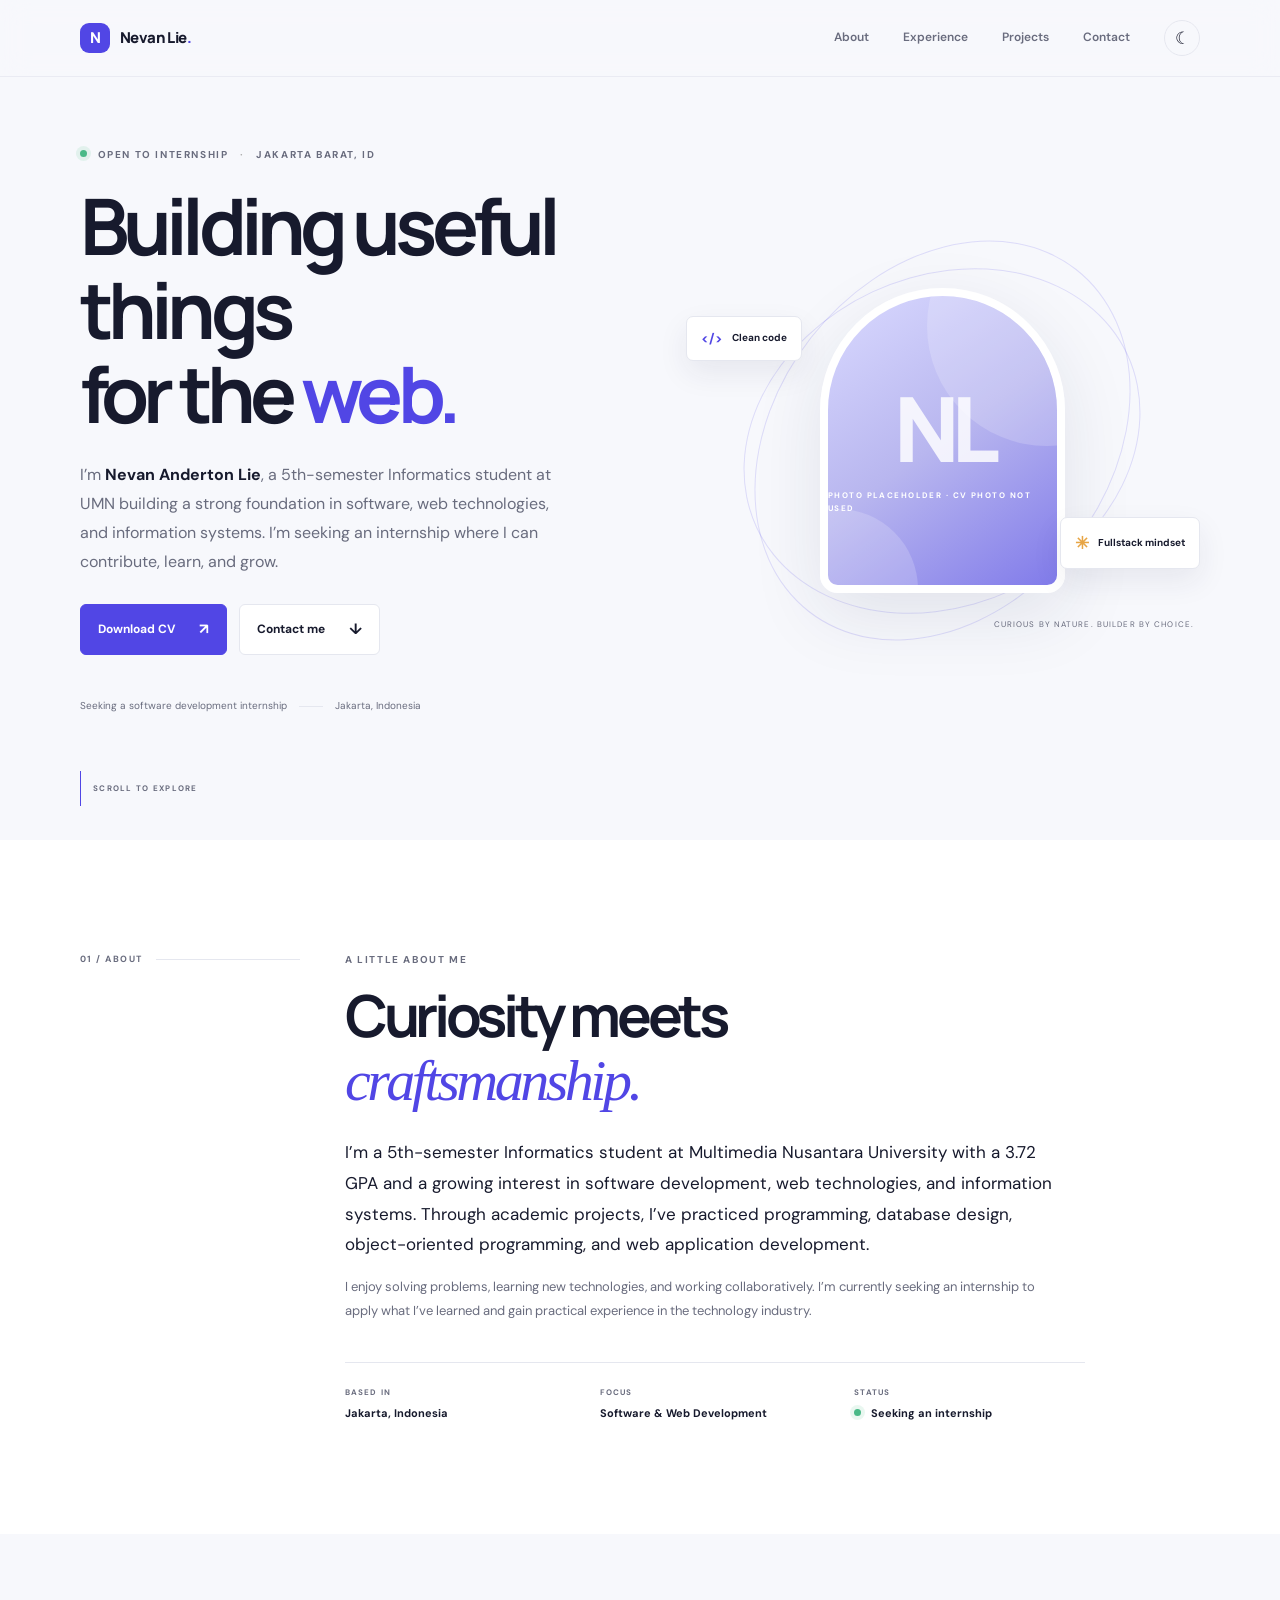
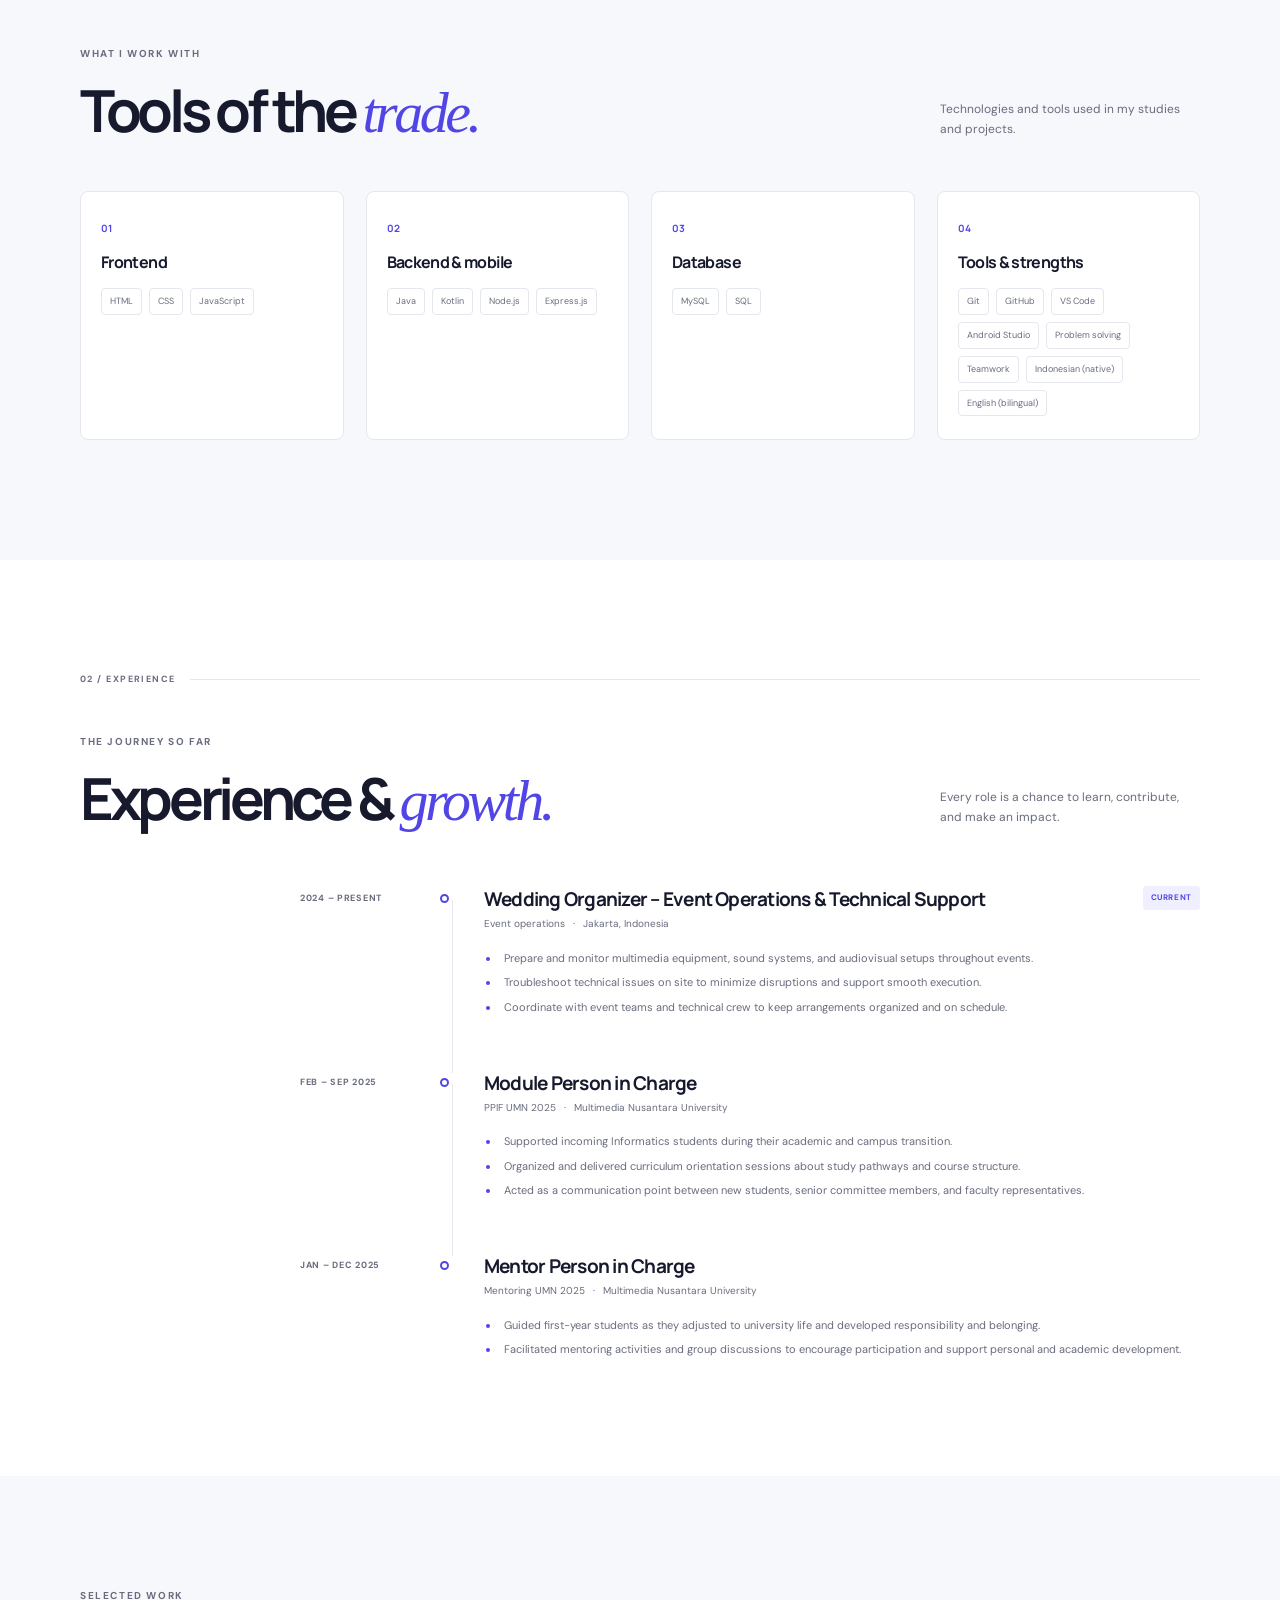
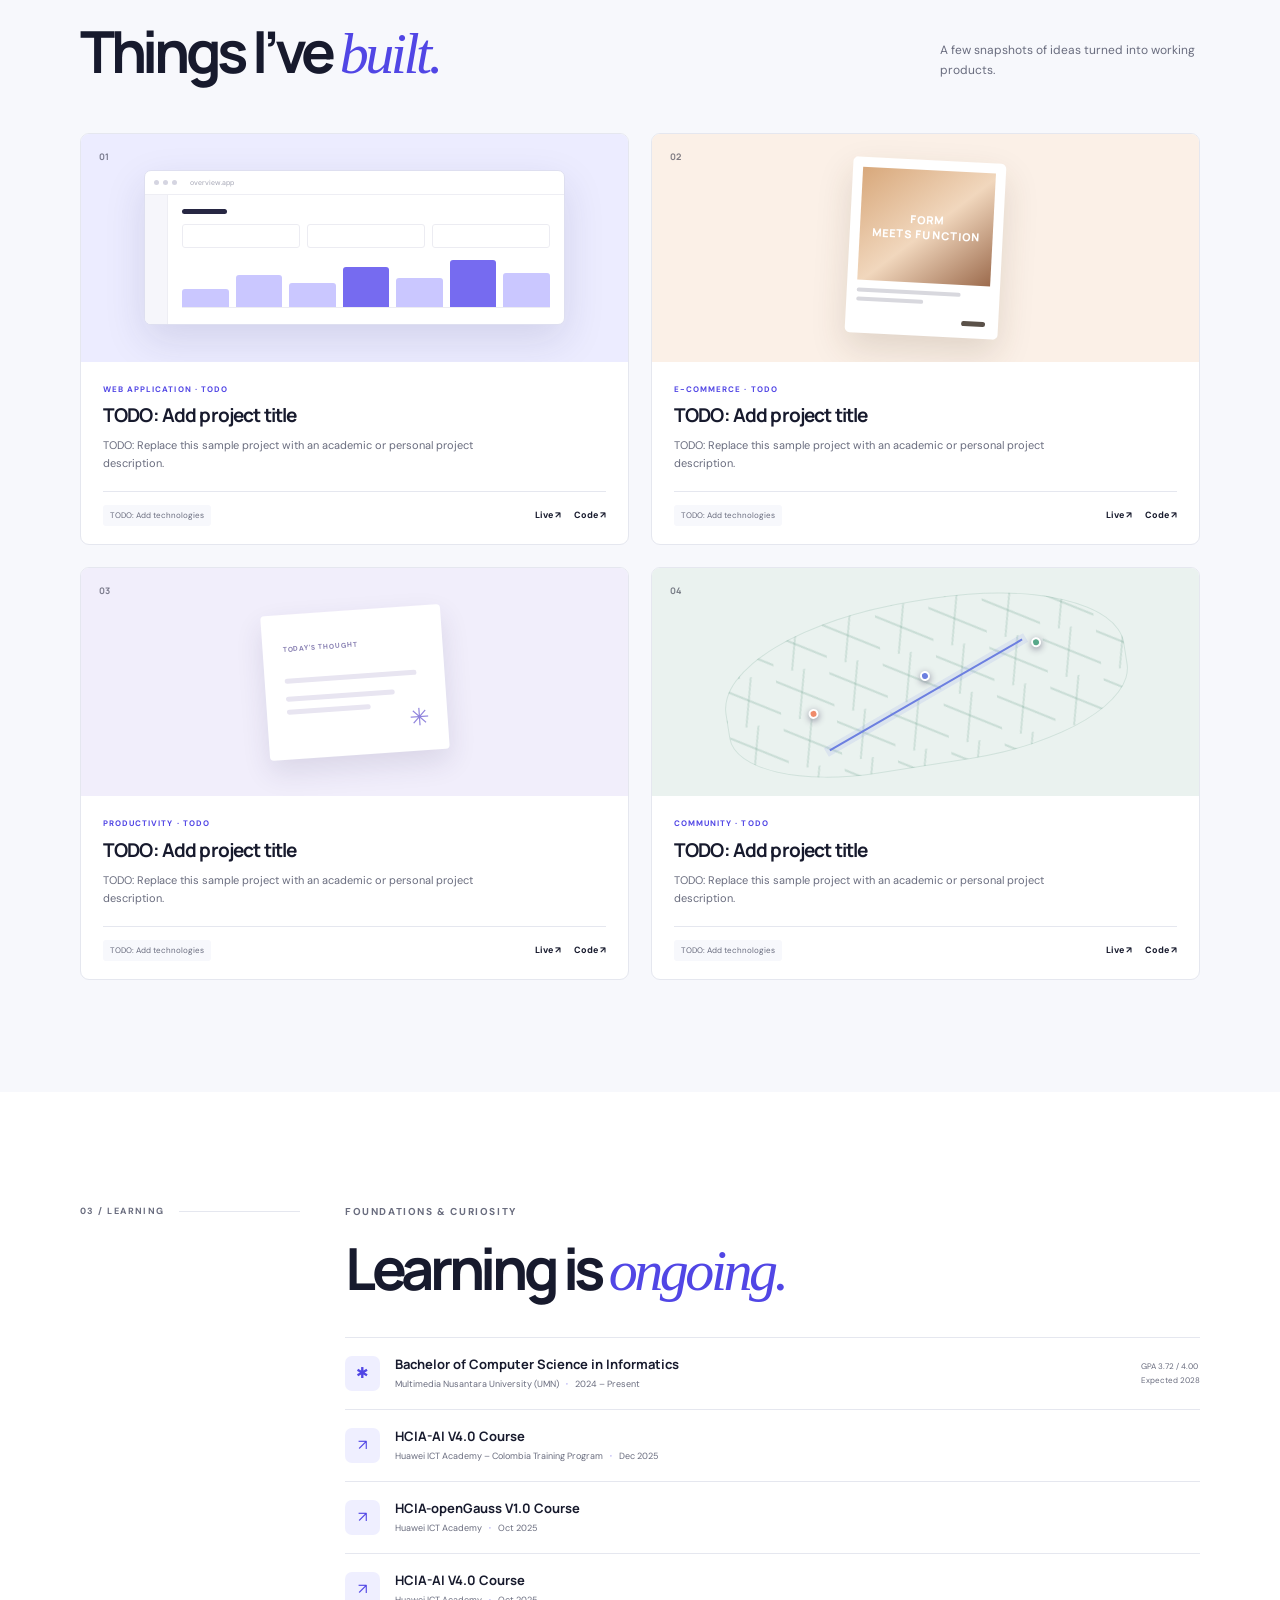
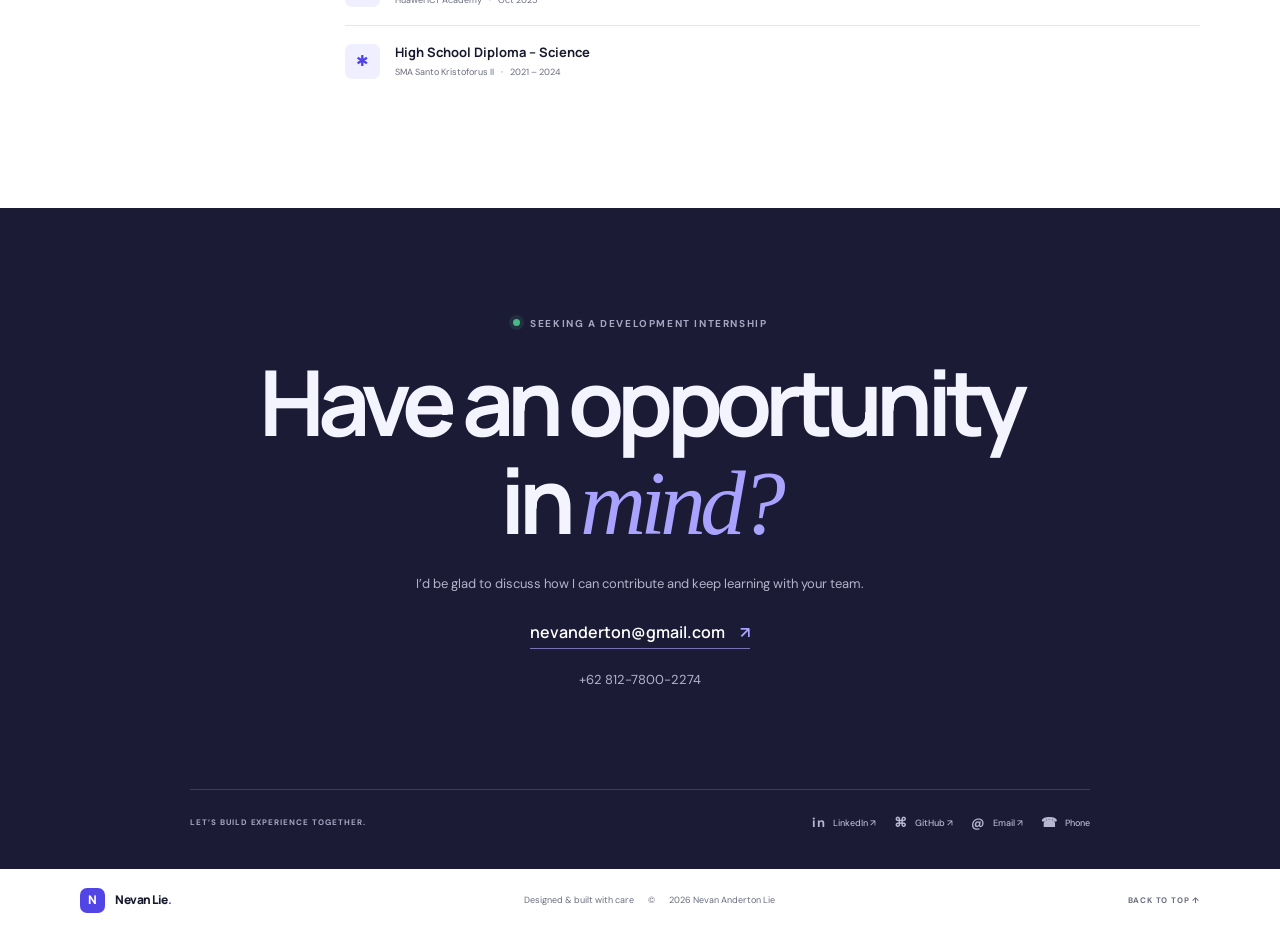
==== commit aeb783ac: "Update portfolio with CV details" ====
--- a/index.html
+++ b/index.html
@@ -34,15 +34,15 @@
   <main id="main">
     <section class="hero wrap" id="home" aria-labelledby="hero-title">
       <div class="hero-copy reveal">
-        <p class="eyebrow"><span class="status-dot"></span> OPEN TO WORK <span class="eyebrow-divider">·</span> JAKARTA BARAT, ID</p>
+        <p class="eyebrow"><span class="status-dot"></span> OPEN TO INTERNSHIP <span class="eyebrow-divider">·</span> JAKARTA BARAT, ID</p>
         <h1 id="hero-title">Building useful things<br>for the <span class="accent">web.</span></h1>
-        <p class="hero-intro">I’m <strong>Nevan Anderton Lie</strong>, a Fullstack Web Developer &amp; Software Engineer who turns thoughtful ideas into fast, dependable digital experiences.</p>
+        <p class="hero-intro">I&#8217;m <strong>Nevan Anderton Lie</strong>, a 5th-semester Informatics student at UMN building a strong foundation in software, web technologies, and information systems. I&#8217;m seeking an internship where I can contribute, learn, and grow.</p>
         <div class="hero-actions"><a class="button button-primary" href="assets/cv.pdf" download>Download CV <span aria-hidden="true">↗</span></a><a class="button button-secondary" href="#contact">Contact me <span aria-hidden="true">↓</span></a></div>
-        <div class="hero-meta"><span>Currently looking for my next opportunity</span><span class="meta-line"></span><span>Jakarta, Indonesia</span></div>
+        <div class="hero-meta"><span>Seeking a software development internship</span><span class="meta-line"></span><span>Jakarta, Indonesia</span></div>
       </div>
       <div class="hero-art reveal" aria-label="Portrait placeholder">
         <div class="art-orbit orbit-one"></div><div class="art-orbit orbit-two"></div>
-        <div class="portrait-card"><div class="portrait-initials">NL</div><span>YOUR PHOTO HERE</span></div>
+        <div class="portrait-card"><div class="portrait-initials">NL</div><span>PHOTO PLACEHOLDER &middot; CV PHOTO NOT USED</span></div>
         <div class="float-chip chip-code"><span class="chip-icon">&lt;/&gt;</span> Clean code</div>
         <div class="float-chip chip-stack"><span class="chip-spark">✳</span> Fullstack mindset</div>
         <div class="art-caption">CURIOUS BY NATURE. BUILDER BY CHOICE.</div>
@@ -53,44 +53,46 @@
     <section class="section about-section" id="about" aria-labelledby="about-title"><div class="wrap about-grid">
       <div class="section-label reveal"><span>01 / ABOUT</span><span class="label-rule"></span></div>
       <div class="about-content reveal"><p class="eyebrow">A LITTLE ABOUT ME</p><h2 id="about-title">Curiosity meets<br><span class="serif">craftsmanship.</span></h2>
-        <!-- TODO: Replace this draft bio with your real background and interests. -->
-        <p class="body-large">I’m a developer who enjoys bringing ideas to life across the entire stack—from shaping an intuitive interface to designing the systems behind it. I care about clear communication, maintainable code, and making every detail feel considered.</p>
-        <p class="body-copy">I’m always learning, experimenting, and looking for opportunities to work with thoughtful people on products that make a difference. When I’m away from the keyboard, you’ll probably find me exploring a new idea or sharpening my craft.</p>
-        <div class="about-facts"><div><span class="fact-label">BASED IN</span><strong>Jakarta Barat, Indonesia</strong></div><div><span class="fact-label">FOCUS</span><strong>Fullstack Development</strong></div><div><span class="fact-label">STATUS</span><strong><i class="status-dot"></i> Open to opportunities</strong></div></div>
+        <p class="body-large">I&#8217;m a 5th-semester Informatics student at Multimedia Nusantara University with a 3.72 GPA and a growing interest in software development, web technologies, and information systems. Through academic projects, I&#8217;ve practiced programming, database design, object-oriented programming, and web application development.</p>
+        <p class="body-copy">I enjoy solving problems, learning new technologies, and working collaboratively. I&#8217;m currently seeking an internship to apply what I&#8217;ve learned and gain practical experience in the technology industry.</p>
+        <div class="about-facts"><div><span class="fact-label">BASED IN</span><strong>Jakarta, Indonesia</strong></div><div><span class="fact-label">FOCUS</span><strong>Software &amp; Web Development</strong></div><div><span class="fact-label">STATUS</span><strong><i class="status-dot"></i> Seeking an internship</strong></div></div>
       </div>
     </div></section>
 
-    <section class="section skills-section" aria-labelledby="skills-title"><div class="wrap"><div class="section-heading reveal"><div><p class="eyebrow">WHAT I WORK WITH</p><h2 id="skills-title">Tools of the <span class="serif">trade.</span></h2></div><p>A practical toolkit for crafting the complete experience.</p></div>
+    <section class="section skills-section" aria-labelledby="skills-title"><div class="wrap"><div class="section-heading reveal"><div><p class="eyebrow">WHAT I WORK WITH</p><h2 id="skills-title">Tools of the <span class="serif">trade.</span></h2></div><p>Technologies and tools used in my studies and projects.</p></div>
       <div class="skills-grid reveal">
-        <div class="skill-group"><span class="skill-number">01</span><h3>Frontend</h3><div class="tags"><span>HTML</span><span>CSS</span><span>JavaScript</span><span>TypeScript</span><span>React</span><span>Responsive UI</span></div></div>
-        <div class="skill-group"><span class="skill-number">02</span><h3>Backend</h3><div class="tags"><span>Node.js</span><span>REST APIs</span><span>Authentication</span><span>Python</span><span>Java</span></div></div>
-        <div class="skill-group"><span class="skill-number">03</span><h3>Data &amp; cloud</h3><div class="tags"><span>PostgreSQL</span><span>MySQL</span><span>MongoDB</span><span>Git</span><span>GitHub</span></div></div>
-        <div class="skill-group"><span class="skill-number">04</span><h3>Ways of working</h3><div class="tags"><span>Problem solving</span><span>Agile</span><span>Teamwork</span><span>Figma</span><span>Continuous learning</span></div></div>
+        <div class="skill-group"><span class="skill-number">01</span><h3>Frontend</h3><div class="tags"><span>HTML</span><span>CSS</span><span>JavaScript</span></div></div>
+        <div class="skill-group"><span class="skill-number">02</span><h3>Backend &amp; mobile</h3><div class="tags"><span>Java</span><span>Kotlin</span><span>Node.js</span><span>Express.js</span></div></div>
+        <div class="skill-group"><span class="skill-number">03</span><h3>Database</h3><div class="tags"><span>MySQL</span><span>SQL</span></div></div>
+        <div class="skill-group"><span class="skill-number">04</span><h3>Tools &amp; strengths</h3><div class="tags"><span>Git</span><span>GitHub</span><span>VS Code</span><span>Android Studio</span><span>Problem solving</span><span>Teamwork</span><span>Indonesian (native)</span><span>English (bilingual)</span></div></div>
       </div>
       <!-- TODO: Edit skill tags to reflect your actual proficiency and tools. -->
     </div></section>
 
     <section class="section experience-section" id="experience" aria-labelledby="experience-title"><div class="wrap"><div class="section-label reveal"><span>02 / EXPERIENCE</span><span class="label-rule"></span></div><div class="section-heading exp-heading reveal"><div><p class="eyebrow">THE JOURNEY SO FAR</p><h2 id="experience-title">Experience &amp; <span class="serif">growth.</span></h2></div><p>Every role is a chance to learn, contribute, and make an impact.</p></div>
-      <!-- TODO: Replace sample roles, companies, dates, and metrics with verified experience. -->
+      <!-- Experience and activity details reflect the CV. TODO: Add quantified results if available. -->
       <div class="timeline">
-        <article class="timeline-item reveal"><div class="timeline-date">2024 — PRESENT</div><div class="timeline-marker"></div><div class="timeline-content"><div class="role-top"><div><h3>Fullstack Developer</h3><p class="company">YOUR COMPANY <span>·</span> Jakarta, Indonesia</p></div><span class="role-type">MOST RECENT</span></div><ul><li>Delivered customer-facing features from concept to launch, improving key user journeys for a growing product.</li><li>Collaborated with design and product partners to ship <strong>8+ enhancements</strong> across frontend and API layers.</li><li>Improved page responsiveness and maintainability through reusable components and performance-focused updates.</li></ul></div></article>
-        <article class="timeline-item reveal"><div class="timeline-date">2022 — 2024</div><div class="timeline-marker"></div><div class="timeline-content"><div class="role-top"><div><h3>Web Developer Intern</h3><p class="company">YOUR COMPANY <span>·</span> Jakarta, Indonesia</p></div></div><ul><li>Built and refined responsive web pages used by <strong>1,000+ visitors</strong> each month.</li><li>Partnered with a small team to deliver <strong>3 project milestones</strong> on schedule.</li><li>Resolved UI issues and documented implementation details to support smoother handoffs.</li></ul></div></article>
+        <article class="timeline-item reveal"><div class="timeline-date">2024 &ndash; PRESENT</div><div class="timeline-marker"></div><div class="timeline-content"><div class="role-top"><div><h3>Wedding Organizer &ndash; Event Operations &amp; Technical Support</h3><p class="company">Event operations <span>&middot;</span> Jakarta, Indonesia</p></div><span class="role-type">CURRENT</span></div><ul><li>Prepare and monitor multimedia equipment, sound systems, and audiovisual setups throughout events.</li><li>Troubleshoot technical issues on site to minimize disruptions and support smooth execution.</li><li>Coordinate with event teams and technical crew to keep arrangements organized and on schedule.</li></ul></div></article>
+        <article class="timeline-item reveal"><div class="timeline-date">FEB &ndash; SEP 2025</div><div class="timeline-marker"></div><div class="timeline-content"><div class="role-top"><div><h3>Module Person in Charge</h3><p class="company">PPIF UMN 2025 <span>&middot;</span> Multimedia Nusantara University</p></div></div><ul><li>Supported incoming Informatics students during their academic and campus transition.</li><li>Organized and delivered curriculum orientation sessions about study pathways and course structure.</li><li>Acted as a communication point between new students, senior committee members, and faculty representatives.</li></ul></div></article>
+        <article class="timeline-item reveal"><div class="timeline-date">JAN &ndash; DEC 2025</div><div class="timeline-marker"></div><div class="timeline-content"><div class="role-top"><div><h3>Mentor Person in Charge</h3><p class="company">Mentoring UMN 2025 <span>&middot;</span> Multimedia Nusantara University</p></div></div><ul><li>Guided first-year students as they adjusted to university life and developed responsibility and belonging.</li><li>Facilitated mentoring activities and group discussions to encourage participation and support personal and academic development.</li></ul></div></article>
       </div>
     </div></section>
 
     <section class="section projects-section" id="projects" aria-labelledby="projects-title"><div class="wrap"><div class="section-heading reveal"><div><p class="eyebrow">SELECTED WORK</p><h2 id="projects-title">Things I’ve <span class="serif">built.</span></h2></div><p>A few snapshots of ideas turned into working products.</p></div>
       <!-- TODO: Replace project concepts, descriptions, and placeholder links with your real work. -->
       <div class="project-grid">
-        <article class="project-card project-featured reveal"><div class="project-visual visual-dashboard"><div class="mock-window"><div class="mock-top"><i></i><i></i><i></i><span>overview.app</span></div><div class="mock-body"><div class="mock-side"></div><div class="mock-main"><div class="mock-title"></div><div class="mock-stats"><i></i><i></i><i></i></div><div class="mock-chart"><b></b><b></b><b></b><b></b><b></b><b></b><b></b></div></div></div></div><span class="visual-index">01</span></div><div class="project-info"><div><p class="project-type">WEB APPLICATION · TODO</p><h3>Insight Dashboard</h3><p>A clear, data-rich dashboard that helps teams turn everyday metrics into confident decisions.</p></div><div class="project-bottom"><div class="project-tags"><span>React</span><span>Node.js</span><span>PostgreSQL</span></div><div class="project-links"><a href="https://example.com" aria-label="Live demo of Insight Dashboard">Live ↗</a><a href="https://github.com/YOUR-USERNAME/insight-dashboard" aria-label="Code for Insight Dashboard">Code ↗</a></div></div></div></article>
-        <article class="project-card reveal"><div class="project-visual visual-shop"><div class="shop-card"><div class="shop-image"><span>FORM<br>MEETS FUNCTION</span></div><div class="shop-lines"><i></i><i></i></div><div class="shop-price"></div></div><span class="visual-index">02</span></div><div class="project-info"><div><p class="project-type">E-COMMERCE · TODO</p><h3>Everyday Goods</h3><p>A streamlined storefront designed to make discovering and shopping simple.</p></div><div class="project-bottom"><div class="project-tags"><span>JavaScript</span><span>CSS</span><span>API</span></div><div class="project-links"><a href="https://example.com" aria-label="Live demo of Everyday Goods">Live ↗</a><a href="https://github.com/YOUR-USERNAME/everyday-goods" aria-label="Code for Everyday Goods">Code ↗</a></div></div></div></article>
-        <article class="project-card reveal"><div class="project-visual visual-notes"><div class="note-sheet"><span class="note-label">TODAY'S THOUGHT</span><div class="note-line long"></div><div class="note-line"></div><div class="note-line short"></div><div class="note-mark">✳</div></div><span class="visual-index">03</span></div><div class="project-info"><div><p class="project-type">PRODUCTIVITY · TODO</p><h3>Little Notes</h3><p>A calm, lightweight space for capturing thoughts and keeping small tasks moving.</p></div><div class="project-bottom"><div class="project-tags"><span>TypeScript</span><span>React</span><span>Local storage</span></div><div class="project-links"><a href="https://example.com" aria-label="Live demo of Little Notes">Live ↗</a><a href="https://github.com/YOUR-USERNAME/little-notes" aria-label="Code for Little Notes">Code ↗</a></div></div></div></article>
-        <article class="project-card project-four reveal"><div class="project-visual visual-map"><div class="map-grid"><span class="map-route"></span><i class="map-pin pin-a"></i><i class="map-pin pin-b"></i><i class="map-pin pin-c"></i></div><span class="visual-index">04</span></div><div class="project-info"><div><p class="project-type">COMMUNITY · TODO</p><h3>Local Loop</h3><p>A community events finder connecting people with interesting things happening nearby.</p></div><div class="project-bottom"><div class="project-tags"><span>HTML</span><span>JavaScript</span><span>Maps API</span></div><div class="project-links"><a href="https://example.com" aria-label="Live demo of Local Loop">Live ↗</a><a href="https://github.com/YOUR-USERNAME/local-loop" aria-label="Code for Local Loop">Code ↗</a></div></div></div></article>
+        <article class="project-card project-featured reveal"><div class="project-visual visual-dashboard"><div class="mock-window"><div class="mock-top"><i></i><i></i><i></i><span>overview.app</span></div><div class="mock-body"><div class="mock-side"></div><div class="mock-main"><div class="mock-title"></div><div class="mock-stats"><i></i><i></i><i></i></div><div class="mock-chart"><b></b><b></b><b></b><b></b><b></b><b></b><b></b></div></div></div></div><span class="visual-index">01</span></div><div class="project-info"><div><p class="project-type">WEB APPLICATION · TODO</p><h3>TODO: Add project title</h3><p>TODO: Replace this sample project with an academic or personal project description.</p></div><div class="project-bottom"><div class="project-tags"><span>TODO: Add technologies</span></div><div class="project-links"><a href="https://YOUR-LIVE-DEMO-URL" aria-label="Live demo (TODO: add project title)">Live ↗</a><a href="https://github.com/YOUR-USERNAME/insight-dashboard" aria-label="Project code TODO">Code ↗</a></div></div></div></article>
+        <article class="project-card reveal"><div class="project-visual visual-shop"><div class="shop-card"><div class="shop-image"><span>FORM<br>MEETS FUNCTION</span></div><div class="shop-lines"><i></i><i></i></div><div class="shop-price"></div></div><span class="visual-index">02</span></div><div class="project-info"><div><p class="project-type">E-COMMERCE · TODO</p><h3>TODO: Add project title</h3><p>TODO: Replace this sample project with an academic or personal project description.</p></div><div class="project-bottom"><div class="project-tags"><span>TODO: Add technologies</span></div><div class="project-links"><a href="https://YOUR-LIVE-DEMO-URL" aria-label="Live demo (TODO: add project title)">Live ↗</a><a href="https://github.com/YOUR-USERNAME/everyday-goods" aria-label="Project code TODO">Code ↗</a></div></div></div></article>
+        <article class="project-card reveal"><div class="project-visual visual-notes"><div class="note-sheet"><span class="note-label">TODAY'S THOUGHT</span><div class="note-line long"></div><div class="note-line"></div><div class="note-line short"></div><div class="note-mark">✳</div></div><span class="visual-index">03</span></div><div class="project-info"><div><p class="project-type">PRODUCTIVITY · TODO</p><h3>TODO: Add project title</h3><p>TODO: Replace this sample project with an academic or personal project description.</p></div><div class="project-bottom"><div class="project-tags"><span>TODO: Add technologies</span></div><div class="project-links"><a href="https://YOUR-LIVE-DEMO-URL" aria-label="Live demo (TODO: add project title)">Live ↗</a><a href="https://github.com/YOUR-USERNAME/little-notes" aria-label="Project code TODO">Code ↗</a></div></div></div></article>
+        <article class="project-card project-four reveal"><div class="project-visual visual-map"><div class="map-grid"><span class="map-route"></span><i class="map-pin pin-a"></i><i class="map-pin pin-b"></i><i class="map-pin pin-c"></i></div><span class="visual-index">04</span></div><div class="project-info"><div><p class="project-type">COMMUNITY · TODO</p><h3>TODO: Add project title</h3><p>TODO: Replace this sample project with an academic or personal project description.</p></div><div class="project-bottom"><div class="project-tags"><span>TODO: Add technologies</span></div><div class="project-links"><a href="https://YOUR-LIVE-DEMO-URL" aria-label="Live demo (TODO: add project title)">Live ↗</a><a href="https://github.com/YOUR-USERNAME/local-loop" aria-label="Project code TODO">Code ↗</a></div></div></div></article>
       </div>
     </div></section>
 
-    <section class="section education-section" aria-labelledby="education-title"><div class="wrap education-grid"><div class="section-label reveal"><span>03 / LEARNING</span><span class="label-rule"></span></div><div class="education-content reveal"><p class="eyebrow">FOUNDATIONS &amp; CURIOSITY</p><h2 id="education-title">Learning is <span class="serif">ongoing.</span></h2><div class="education-row"><span class="edu-icon">✳</span><div><h3>Bachelor’s Degree in Computer Science</h3><p>YOUR UNIVERSITY <span>·</span> 2021 — 2025</p></div><span class="edu-note">TODO: Add details</span></div><div class="education-row"><span class="edu-icon">↗</span><div><h3>Professional Certification</h3><p>YOUR CERTIFICATION PROVIDER <span>·</span> 2025</p></div><span class="edu-note">TODO: Add credential</span></div><!-- TODO: Add actual education and certifications. --></div></div></section>
+    <section class="section education-section" aria-labelledby="education-title"><div class="wrap education-grid"><div class="section-label reveal"><span>03 / LEARNING</span><span class="label-rule"></span></div><div class="education-content reveal"><p class="eyebrow">FOUNDATIONS &amp; CURIOSITY</p><h2 id="education-title">Learning is <span class="serif">ongoing.</span></h2><div class="education-row"><span class="edu-icon">&#10033;</span><div><h3>Bachelor of Computer Science in Informatics</h3><p>Multimedia Nusantara University (UMN) <span>&middot;</span> 2024 &ndash; Present</p></div><span class="edu-note">GPA 3.72 / 4.00<br>Expected 2028</span></div><div class="education-row"><span class="edu-icon">&#8599;</span><div><h3>HCIA-AI V4.0 Course</h3><p>Huawei ICT Academy &ndash; Colombia Training Program <span>&middot;</span> Dec 2025</p></div></div><div class="education-row"><span class="edu-icon">&#8599;</span><div><h3>HCIA-openGauss V1.0 Course</h3><p>Huawei ICT Academy <span>&middot;</span> Oct 2025</p></div></div><div class="education-row"><span class="edu-icon">&#8599;</span><div><h3>HCIA-AI V4.0 Course</h3><p>Huawei ICT Academy <span>&middot;</span> Oct 2025</p></div></div><div class="education-row"><span class="edu-icon">&#10033;</span><div><h3>High School Diploma &ndash; Science</h3><p>SMA Santo Kristoforus II <span>&middot;</span> 2021 &ndash; 2024</p></div></div></div></div></section>
 
-    <section class="contact-section" id="contact" aria-labelledby="contact-title"><div class="wrap contact-wrap"><div class="contact-top reveal"><p class="eyebrow"><span class="status-dot"></span> OPEN TO NEW OPPORTUNITIES</p><h2 id="contact-title">Have a good one<br>in <span class="serif">mind?</span></h2><p>I’d love to hear what you’re building and how I can help.</p><a class="contact-email" href="mailto:nevanderton@gmail.com">nevanderton@gmail.com <span>↗</span></a></div><div class="contact-bottom reveal"><span>LET’S MAKE SOMETHING THAT MATTERS.</span><div class="social-links"><a href="https://www.linkedin.com/in/nevanderton/" target="_blank" rel="noopener noreferrer" aria-label="LinkedIn (opens in new tab)">in <span>LinkedIn ↗</span></a><a href="https://github.com/YOUR-USERNAME" target="_blank" rel="noopener noreferrer" aria-label="GitHub placeholder (opens in new tab)">⌘ <span>GitHub ↗</span></a><a href="mailto:nevanderton@gmail.com" aria-label="Send email">@ <span>Email ↗</span></a></div></div></div></section>
+
+
+    <section class="contact-section" id="contact" aria-labelledby="contact-title"><div class="wrap contact-wrap"><div class="contact-top reveal"><p class="eyebrow"><span class="status-dot"></span> SEEKING A DEVELOPMENT INTERNSHIP</p><h2 id="contact-title">Have an opportunity<br>in <span class="serif">mind?</span></h2><p>I&#8217;d be glad to discuss how I can contribute and keep learning with your team.</p><a class="contact-email" href="mailto:nevanderton@gmail.com">nevanderton@gmail.com <span>&#8599;</span></a><p><a href="tel:+6281278002274">+62 812-7800-2274</a></p></div><div class="contact-bottom reveal"><span>LET&#8217;S BUILD EXPERIENCE TOGETHER.</span><div class="social-links"><a href="https://www.linkedin.com/in/nevanderton/" target="_blank" rel="noopener noreferrer" aria-label="LinkedIn (opens in new tab)">in <span>LinkedIn &#8599;</span></a><a href="https://github.com/YOUR-USERNAME" target="_blank" rel="noopener noreferrer" aria-label="GitHub placeholder (opens in new tab)">&#8984; <span>GitHub &#8599;</span></a><a href="mailto:nevanderton@gmail.com" aria-label="Send email">@ <span>Email &#8599;</span></a><a href="tel:+6281278002274" aria-label="Call Nevan">&#9742; <span>Phone</span></a></div></div></div></section>
   </main>
   <footer class="footer"><div class="wrap"><a class="brand" href="#home"><span class="brand-mark">N</span><span>Nevan Lie<span class="brand-dot">.</span></span></a><p>Designed &amp; built with care <span>© <span id="year">2026</span> Nevan Anderton Lie</span></p><a class="back-top" href="#home">BACK TO TOP ↑</a></div></footer>
 </body>
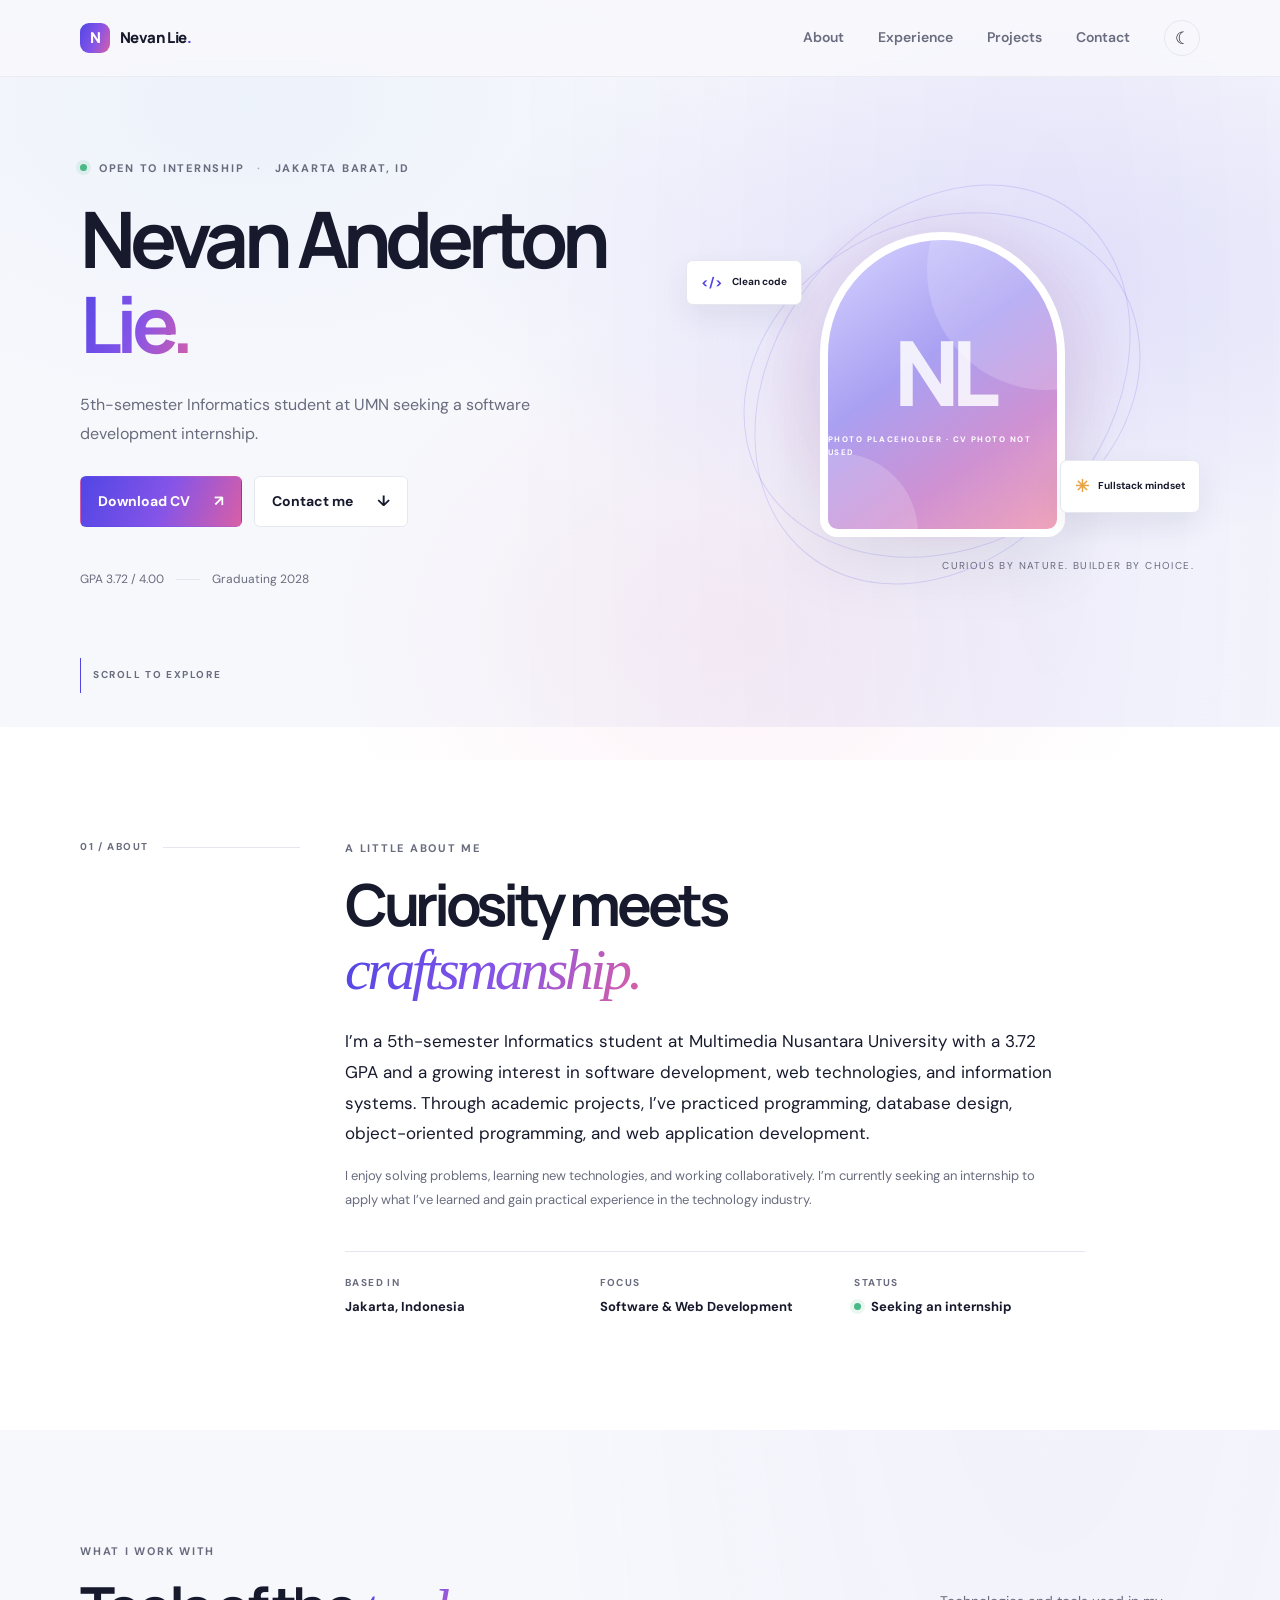
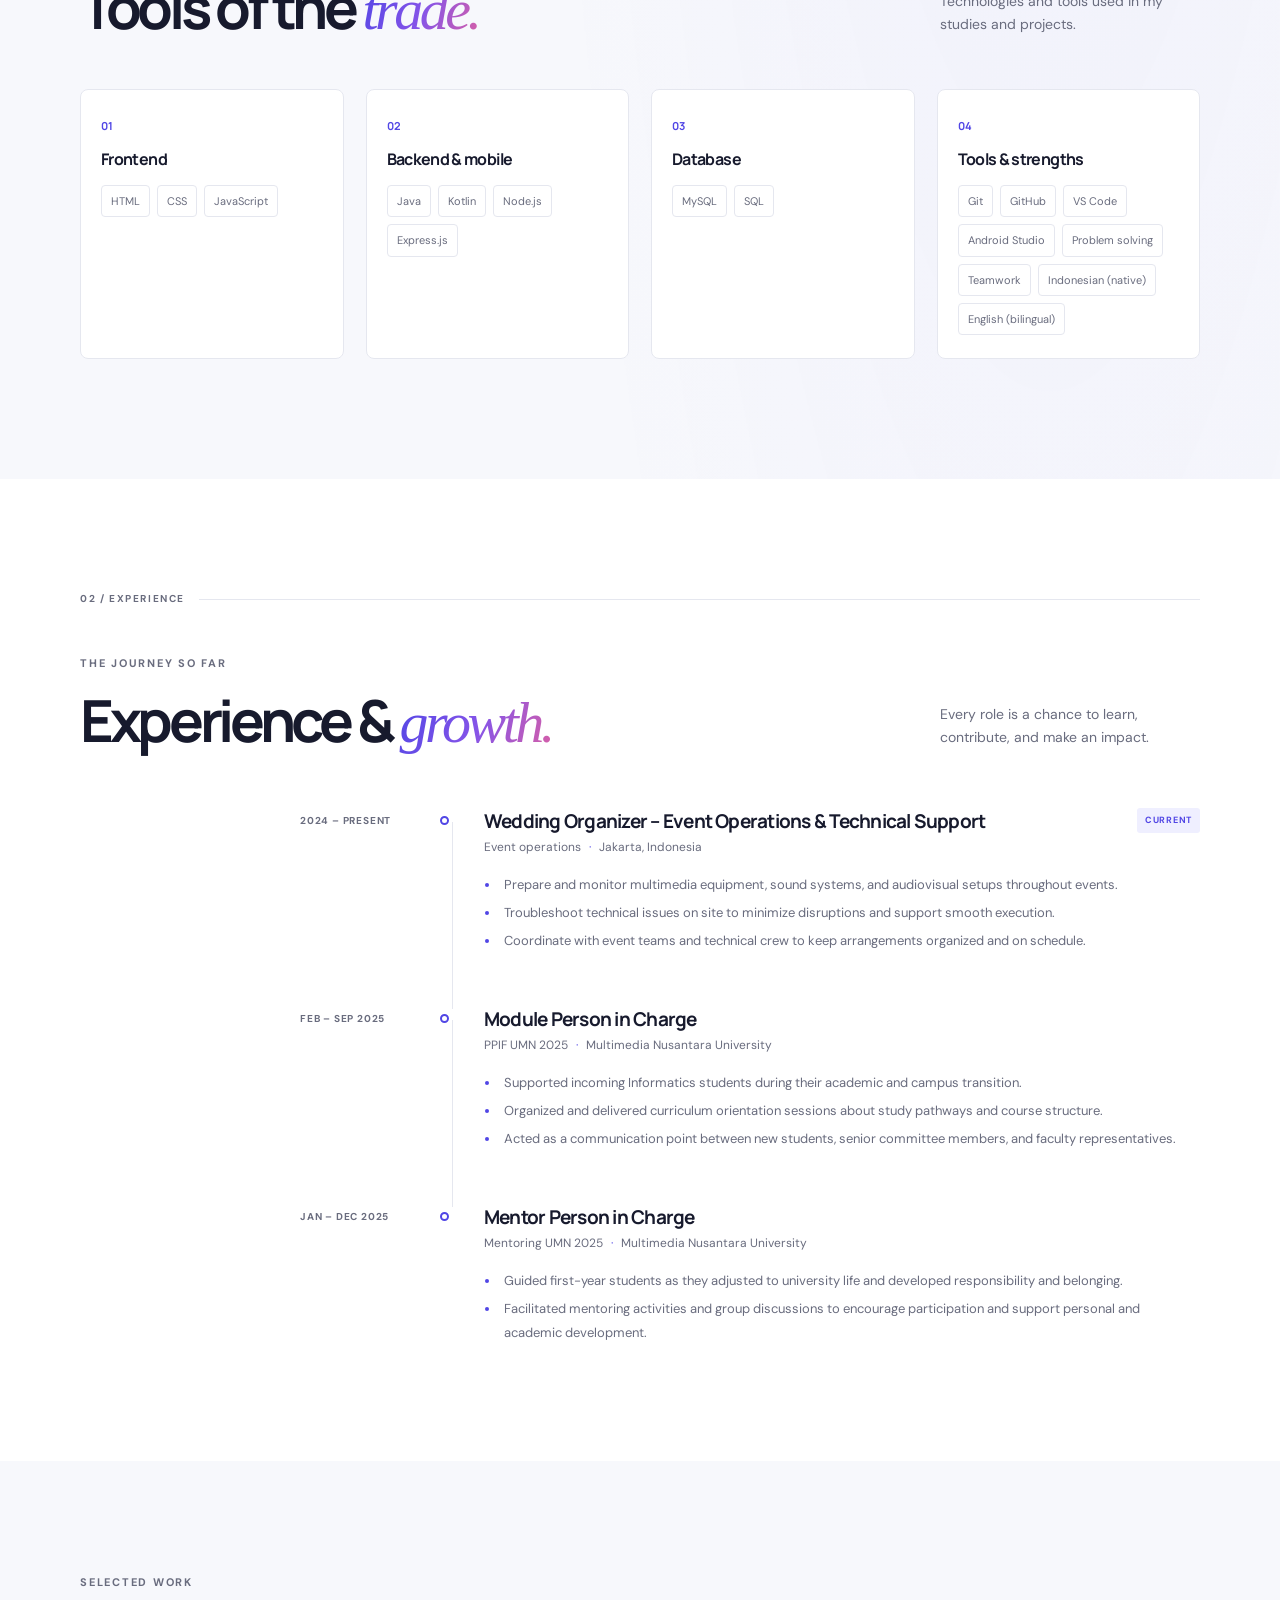
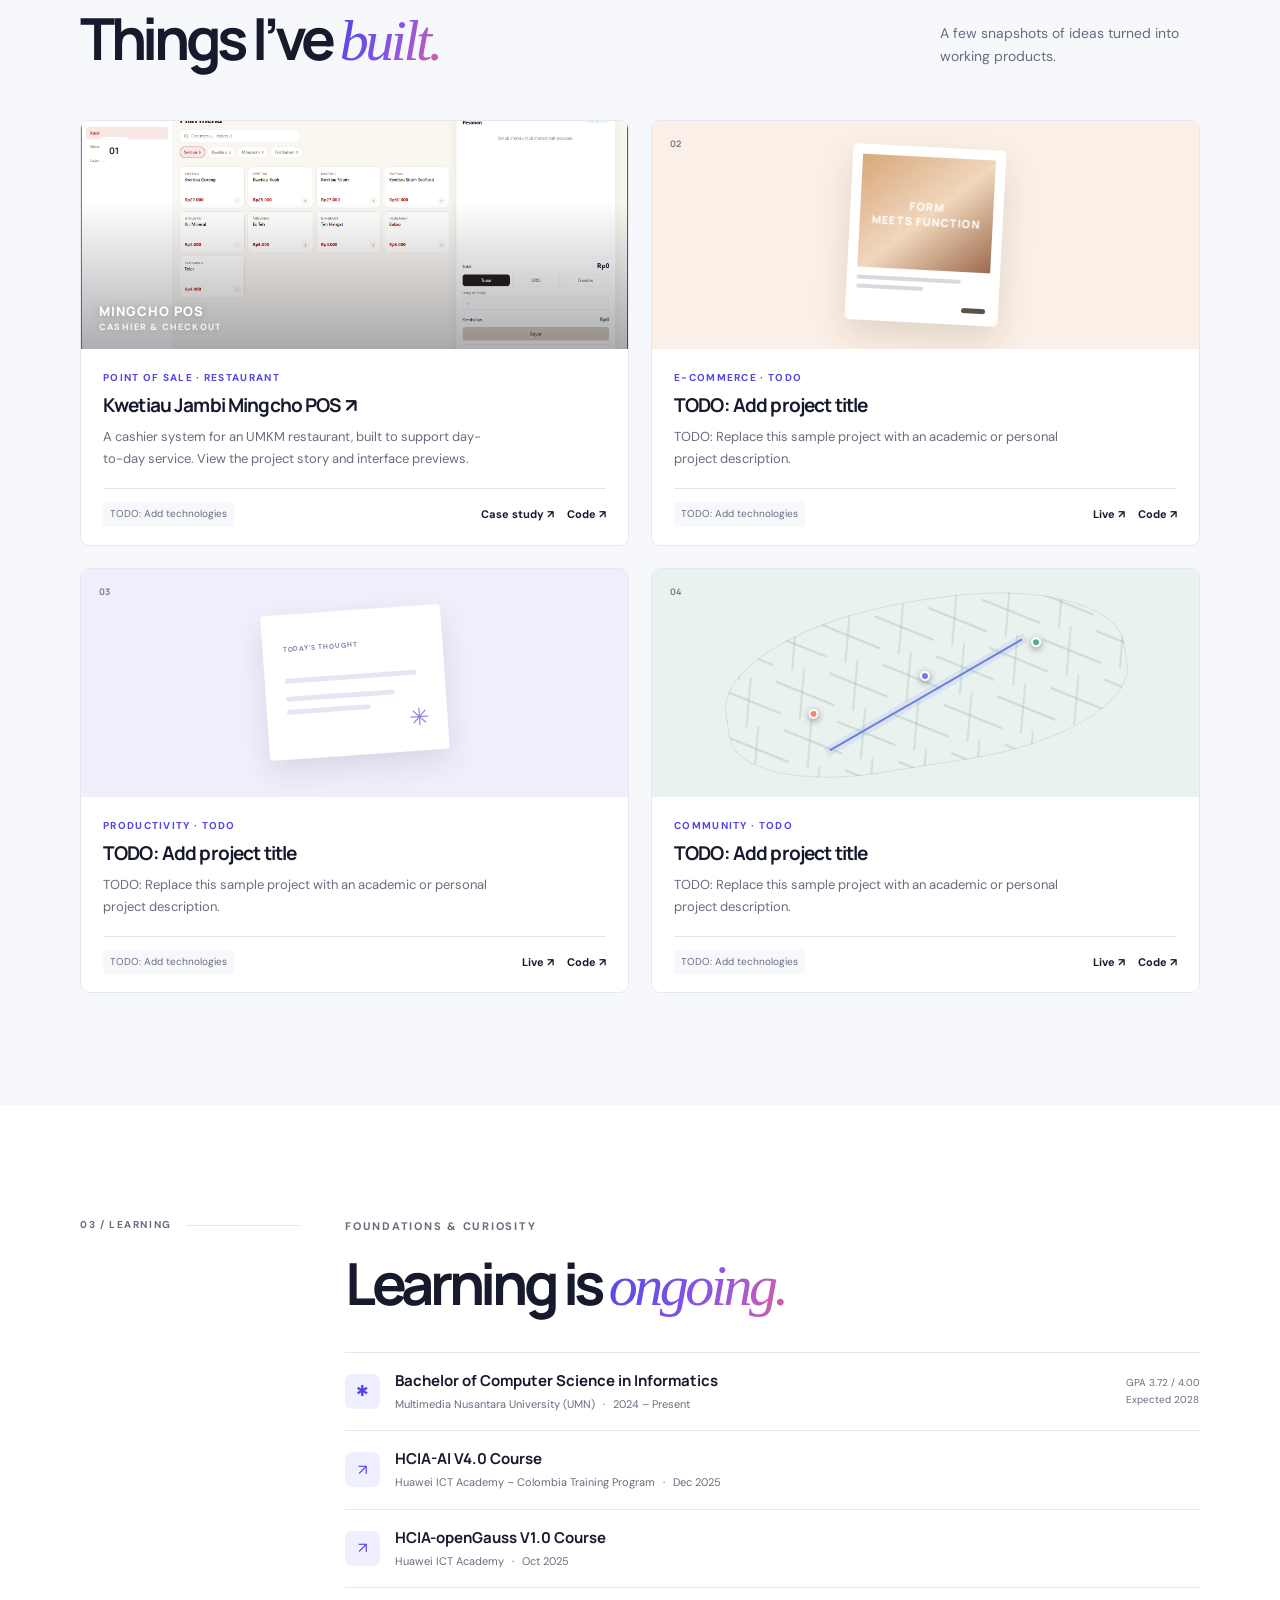
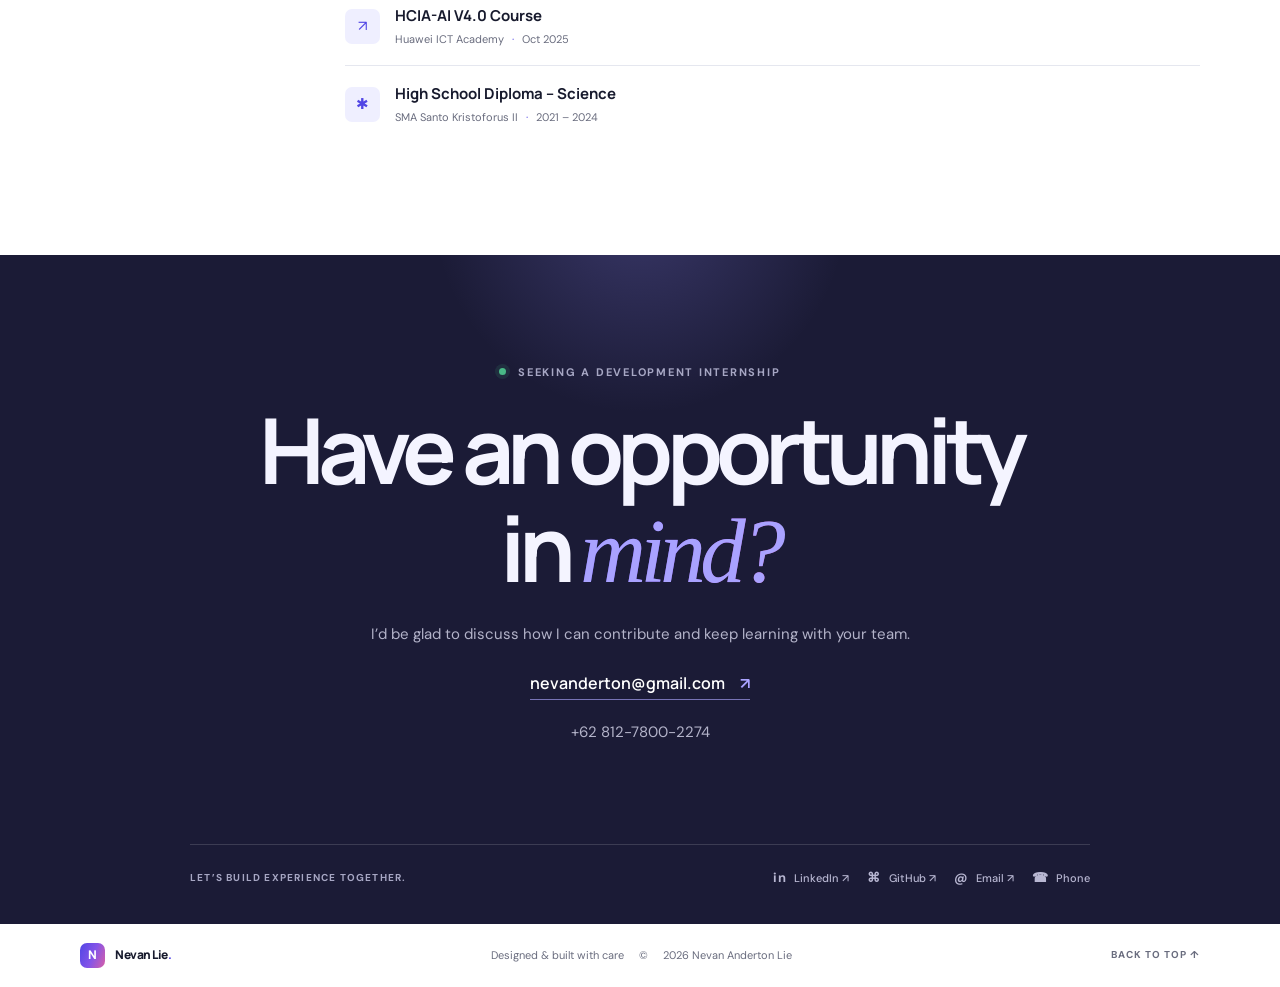
==== commit 04f493ee: "Enhance portfolio and add Mingcho case study" ====
--- a/index.html
+++ b/index.html
@@ -16,8 +16,8 @@
   <link rel="preconnect" href="https://fonts.googleapis.com">
   <link rel="preconnect" href="https://fonts.gstatic.com" crossorigin>
   <link href="https://fonts.googleapis.com/css2?family=DM+Sans:wght@400;500;600;700&family=Manrope:wght@400;500;600;700;800&display=swap" rel="stylesheet">
-  <link rel="stylesheet" href="css/style.css">
-  <script src="js/script.js" defer></script>
+  <link rel="stylesheet" href="css/style.css?v=gradient-3">
+  <script src="js/script.js?v=gradient-3" defer></script>
 </head>
 <body>
   <a class="skip-link" href="#main">Skip to content</a>
@@ -35,12 +35,13 @@
     <section class="hero wrap" id="home" aria-labelledby="hero-title">
       <div class="hero-copy reveal">
         <p class="eyebrow"><span class="status-dot"></span> OPEN TO INTERNSHIP <span class="eyebrow-divider">·</span> JAKARTA BARAT, ID</p>
-        <h1 id="hero-title">Building useful things<br>for the <span class="accent">web.</span></h1>
-        <p class="hero-intro">I&#8217;m <strong>Nevan Anderton Lie</strong>, a 5th-semester Informatics student at UMN building a strong foundation in software, web technologies, and information systems. I&#8217;m seeking an internship where I can contribute, learn, and grow.</p>
+        <h1 id="hero-title">Nevan Anderton<br><span class="accent">Lie.</span></h1>
+        <p class="hero-intro">5th-semester Informatics student at UMN seeking a software development internship.</p>
         <div class="hero-actions"><a class="button button-primary" href="assets/cv.pdf" download>Download CV <span aria-hidden="true">↗</span></a><a class="button button-secondary" href="#contact">Contact me <span aria-hidden="true">↓</span></a></div>
-        <div class="hero-meta"><span>Seeking a software development internship</span><span class="meta-line"></span><span>Jakarta, Indonesia</span></div>
+        <div class="hero-meta"><span>GPA 3.72 / 4.00</span><span class="meta-line"></span><span>Graduating 2028</span></div>
       </div>
       <div class="hero-art reveal" aria-label="Portrait placeholder">
+        <span class="hero-light" aria-hidden="true"></span>
         <div class="art-orbit orbit-one"></div><div class="art-orbit orbit-two"></div>
         <div class="portrait-card"><div class="portrait-initials">NL</div><span>PHOTO PLACEHOLDER &middot; CV PHOTO NOT USED</span></div>
         <div class="float-chip chip-code"><span class="chip-icon">&lt;/&gt;</span> Clean code</div>
@@ -81,7 +82,7 @@
     <section class="section projects-section" id="projects" aria-labelledby="projects-title"><div class="wrap"><div class="section-heading reveal"><div><p class="eyebrow">SELECTED WORK</p><h2 id="projects-title">Things I’ve <span class="serif">built.</span></h2></div><p>A few snapshots of ideas turned into working products.</p></div>
       <!-- TODO: Replace project concepts, descriptions, and placeholder links with your real work. -->
       <div class="project-grid">
-        <article class="project-card project-featured reveal"><div class="project-visual visual-dashboard"><div class="mock-window"><div class="mock-top"><i></i><i></i><i></i><span>overview.app</span></div><div class="mock-body"><div class="mock-side"></div><div class="mock-main"><div class="mock-title"></div><div class="mock-stats"><i></i><i></i><i></i></div><div class="mock-chart"><b></b><b></b><b></b><b></b><b></b><b></b><b></b></div></div></div></div><span class="visual-index">01</span></div><div class="project-info"><div><p class="project-type">WEB APPLICATION · TODO</p><h3>TODO: Add project title</h3><p>TODO: Replace this sample project with an academic or personal project description.</p></div><div class="project-bottom"><div class="project-tags"><span>TODO: Add technologies</span></div><div class="project-links"><a href="https://YOUR-LIVE-DEMO-URL" aria-label="Live demo (TODO: add project title)">Live ↗</a><a href="https://github.com/YOUR-USERNAME/insight-dashboard" aria-label="Project code TODO">Code ↗</a></div></div></div></article>
+        <article class="project-card project-featured reveal"><div class="project-visual project-thumbnail"><img src="assets/projects/mingcho-cashier.png" alt="Cashier screen showing menu items and the order checkout panel" loading="lazy"><span class="visual-index">01</span><span class="thumb-label"><strong>MINGCHO POS</strong><small>CASHIER &amp; CHECKOUT</small></span></div><div class="project-info"><div><p class="project-type">POINT OF SALE &middot; RESTAURANT</p><h3><a href="projects/kasir-mingcho.html">Kwetiau Jambi Mingcho POS &#8599;</a></h3><p>A cashier system for an UMKM restaurant, built to support day-to-day service. View the project story and interface previews.</p></div><div class="project-bottom"><div class="project-tags"><span>TODO: Add technologies</span></div><div class="project-links"><a href="projects/kasir-mingcho.html">Case study &#8599;</a><a href="https://github.com/YOUR-USERNAME/kasir-mingcho" aria-label="Source code repository TODO">Code &#8599;</a></div></div></div></article>
         <article class="project-card reveal"><div class="project-visual visual-shop"><div class="shop-card"><div class="shop-image"><span>FORM<br>MEETS FUNCTION</span></div><div class="shop-lines"><i></i><i></i></div><div class="shop-price"></div></div><span class="visual-index">02</span></div><div class="project-info"><div><p class="project-type">E-COMMERCE · TODO</p><h3>TODO: Add project title</h3><p>TODO: Replace this sample project with an academic or personal project description.</p></div><div class="project-bottom"><div class="project-tags"><span>TODO: Add technologies</span></div><div class="project-links"><a href="https://YOUR-LIVE-DEMO-URL" aria-label="Live demo (TODO: add project title)">Live ↗</a><a href="https://github.com/YOUR-USERNAME/everyday-goods" aria-label="Project code TODO">Code ↗</a></div></div></div></article>
         <article class="project-card reveal"><div class="project-visual visual-notes"><div class="note-sheet"><span class="note-label">TODAY'S THOUGHT</span><div class="note-line long"></div><div class="note-line"></div><div class="note-line short"></div><div class="note-mark">✳</div></div><span class="visual-index">03</span></div><div class="project-info"><div><p class="project-type">PRODUCTIVITY · TODO</p><h3>TODO: Add project title</h3><p>TODO: Replace this sample project with an academic or personal project description.</p></div><div class="project-bottom"><div class="project-tags"><span>TODO: Add technologies</span></div><div class="project-links"><a href="https://YOUR-LIVE-DEMO-URL" aria-label="Live demo (TODO: add project title)">Live ↗</a><a href="https://github.com/YOUR-USERNAME/little-notes" aria-label="Project code TODO">Code ↗</a></div></div></div></article>
         <article class="project-card project-four reveal"><div class="project-visual visual-map"><div class="map-grid"><span class="map-route"></span><i class="map-pin pin-a"></i><i class="map-pin pin-b"></i><i class="map-pin pin-c"></i></div><span class="visual-index">04</span></div><div class="project-info"><div><p class="project-type">COMMUNITY · TODO</p><h3>TODO: Add project title</h3><p>TODO: Replace this sample project with an academic or personal project description.</p></div><div class="project-bottom"><div class="project-tags"><span>TODO: Add technologies</span></div><div class="project-links"><a href="https://YOUR-LIVE-DEMO-URL" aria-label="Live demo (TODO: add project title)">Live ↗</a><a href="https://github.com/YOUR-USERNAME/local-loop" aria-label="Project code TODO">Code ↗</a></div></div></div></article>
--- a/css/style.css
+++ b/css/style.css
@@ -3,3 +3,105 @@
 @media(max-width:850px){.wrap{width:min(100% - 44px,700px)}.hero{min-height:600px;grid-template-columns:1.1fr .9fr}.hero-art{transform:scale(.86);transform-origin:center}.hero h1{font-size:58px}.section{padding:85px 0}.about-grid,.education-grid{grid-template-columns:150px 1fr;gap:28px}.skills-grid{grid-template-columns:1fr 1fr}.timeline{margin-left:150px}.timeline-item{grid-template-columns:95px 20px 1fr;gap:13px}.timeline-item:not(:last-child):after{left:120px}.project-visual{height:200px}}
 @media(max-width:620px){html{scroll-padding-top:70px}.wrap{width:calc(100% - 40px)}.nav{height:66px}.menu-toggle{display:flex;flex-direction:column;gap:5px;padding:8px}.menu-toggle span{width:20px;height:1.5px;background:var(--ink);transition:transform .2s}.menu-toggle[aria-expanded=true] span:first-child{transform:translateY(3.25px) rotate(45deg)}.menu-toggle[aria-expanded=true] span:last-child{transform:translateY(-3.25px) rotate(-45deg)}.nav-links{position:absolute;top:65px;left:0;right:0;display:none;align-items:stretch;gap:0;padding:10px 20px 19px;border-bottom:1px solid var(--line);background:var(--bg)}.nav-links.open{display:flex;flex-direction:column}.nav-links>a{padding:12px 0;border-bottom:1px solid var(--line)}.theme-toggle{margin-top:12px;align-self:start}.hero{display:flex;flex-direction:column;align-items:stretch;min-height:unset;padding-top:75px;padding-bottom:88px}.hero-copy{padding:0}.hero h1{font-size:clamp(49px,13vw,69px)}.hero-intro{font-size:14px}.hero-meta{font-size:8px;gap:8px;margin-top:30px}.hero-art{height:370px;margin-top:18px;transform:scale(.82);transform-origin:center}.orbit-one{width:360px;height:280px}.orbit-two{height:355px}.portrait-card{width:215px;height:270px}.chip-code{left:-3px;top:67px}.chip-stack{right:-6px;bottom:67px}.art-caption{right:2px;bottom:14px}.scroll-cue{bottom:20px}.section{padding:73px 0}.about-grid,.education-grid{display:block}.section-label{margin-bottom:34px}.section-label .label-rule{max-width:70px}.section h2{font-size:43px}.body-large{font-size:15px}.body-copy{font-size:12px}.about-facts{grid-template-columns:1fr 1fr;row-gap:18px}.about-facts>div:last-child{grid-column:1/-1}.section-heading{display:block;margin-bottom:31px}.section-heading>p{margin-top:14px}.skills-grid{gap:11px}.skill-group{min-height:175px;padding:17px 13px}.skill-group h3{font-size:14px}.tags{gap:5px}.tags span{font-size:8px;padding:4px 6px}.exp-heading{margin-top:30px;margin-bottom:36px}.timeline{margin-left:0}.timeline-item{grid-template-columns:76px 15px 1fr;gap:8px;padding-bottom:38px}.timeline-date{font-size:8px}.timeline-item:not(:last-child):after{left:82px}.timeline-content h3{font-size:15px}.company{font-size:8px}.role-type{font-size:6px;padding:4px}.timeline-content ul{font-size:10px;padding-left:13px}.project-grid{grid-template-columns:1fr;gap:15px}.project-visual{height:220px}.project-info{padding:18px}.project-bottom{align-items:flex-start;flex-direction:column}.project-links{align-self:flex-end}.education-content h2{margin-bottom:23px}.education-row{gap:10px}.education-row h3{font-size:11px}.edu-note{font-size:7px}.contact-section{padding-top:77px}.contact-top{padding-bottom:54px}.contact-section h2{font-size:clamp(52px,13vw,72px)}.contact-top>p:not(.eyebrow){font-size:11px}.contact-email{font-size:14px}.contact-bottom{align-items:flex-start;gap:20px;flex-direction:column}.social-links{gap:19px}.footer>.wrap{flex-wrap:wrap;gap:15px}.footer p{order:3;width:100%}.footer p span{float:right;margin:0}}
 @media(prefers-reduced-motion:reduce){*,*::before,*::after{scroll-behavior:auto!important;transition:none!important;animation:none!important}.reveal{opacity:1;transform:none}}
+
+/* Richer motion, pointer feedback, and more readable secondary type */
+:root{--ease-out:cubic-bezier(.22,1,.36,1);--shadow-hover:0 24px 60px rgba(34,35,74,.16)}
+body{background-image:radial-gradient(ellipse at 82% 7%,color-mix(in srgb,var(--accent) 5%,transparent),transparent 34rem)}
+::selection{background:color-mix(in srgb,var(--accent) 24%,transparent)}
+.eyebrow{font-size:11px}
+.section-label{font-size:10px}
+.hero-meta{font-size:12px}
+.art-caption{font-size:10px}
+.scroll-cue{font-size:10px}
+.fact-label{font-size:10px}
+.about-facts strong{font-size:13px}
+.section-heading>p{font-size:14px}
+.skill-number{font-size:11px}
+.tags span{font-size:11px;padding:6px 9px}
+.timeline-date{font-size:10px}
+.company{font-size:12px}
+.role-type{font-size:9px}
+.timeline-content ul{font-size:13px}
+.project-type{font-size:10px}
+.project-info>div:first-child>p:last-child{font-size:13px;line-height:1.65}
+.project-tags span{font-size:10px}
+.project-links a{font-size:11px}
+.education-row h3{font-size:15px}
+.education-row p{font-size:11px}
+.edu-note{font-size:10px}
+.contact-top>p:not(.eyebrow){font-size:15px}
+.contact-bottom{font-size:10px}
+.social-links a>span{font-size:11px}
+.footer p{font-size:11px}
+.back-top{font-size:10px}
+.nav-links>a{font-size:14px}
+.button{font-size:14px;transition:transform .35s var(--ease-out),box-shadow .35s var(--ease-out),background .25s,border-color .25s}
+.button:hover{transform:translateY(-3px);box-shadow:0 12px 25px color-mix(in srgb,var(--accent) 20%,transparent)}
+.theme-toggle,.brand-mark,.float-chip,.skill-group,.education-row,.social-links a{transition:transform .35s var(--ease-out),box-shadow .35s var(--ease-out),background-color .25s,color .25s,border-color .25s}
+.brand:hover .brand-mark{transform:rotate(-8deg) scale(1.08)}
+.theme-toggle:hover{transform:rotate(-12deg) scale(1.07)}
+.float-chip{animation:chip-float 5s ease-in-out infinite}
+.chip-stack{animation-delay:-2.4s}
+.art-orbit{animation:orbit-drift 24s linear infinite}
+.orbit-two{animation-direction:reverse;animation-duration:30s}
+.portrait-card{transition:transform .6s var(--ease-out),box-shadow .6s var(--ease-out)}
+.hero-art:hover .portrait-card{transform:translateY(-5px) rotate(1.5deg);box-shadow:0 28px 80px rgba(34,35,74,.18)}
+.skill-group:hover{transform:translateY(-5px);border-color:color-mix(in srgb,var(--accent) 36%,var(--line));box-shadow:0 14px 34px color-mix(in srgb,var(--accent) 8%,transparent)}
+.project-card{position:relative;isolation:isolate;transform-style:preserve-3d;transition:transform .35s var(--ease-out),box-shadow .35s var(--ease-out),border-color .25s}
+.project-card::after{position:absolute;z-index:-1;inset:0;content:"";pointer-events:none;opacity:0;background:radial-gradient(360px circle at var(--pointer-x,50%) var(--pointer-y,50%),color-mix(in srgb,var(--accent) 13%,transparent),transparent 70%);transition:opacity .3s}
+.project-card:hover{transform:perspective(900px) rotateX(var(--tilt-y,0deg)) rotateY(var(--tilt-x,0deg)) translateY(-5px);box-shadow:var(--shadow-hover);border-color:color-mix(in srgb,var(--accent) 32%,var(--line))}
+.project-card:hover::after{opacity:1}
+.project-visual img,.product-shot{transition:transform .7s var(--ease-out),filter .4s}
+.project-card:hover .project-visual img,.screenshot-card:hover .product-shot{transform:scale(1.025)}
+.project-info h3 a{transition:color .2s}
+.project-info h3 a:hover{color:var(--accent)}
+.project-links a{transition:color .2s,transform .2s}
+.project-links a:hover{transform:translateY(-2px)}
+.social-links a:hover{transform:translateY(-2px)}
+.contact-section{position:relative;overflow:hidden}
+.contact-section::before{content:"";position:absolute;width:420px;height:420px;top:-260px;left:calc(50% - 210px);border-radius:50%;background:radial-gradient(circle,color-mix(in srgb,#938cff 25%,transparent),transparent 70%);pointer-events:none}
+.contact-top,.contact-bottom{position:relative}
+.reveal{transition:opacity .8s var(--ease-out),transform .8s var(--ease-out)}
+.reveal.visible{animation:reveal-settle .75s var(--ease-out) both}
+@keyframes chip-float{0%,100%{translate:0 0}50%{translate:0 -7px}}
+@keyframes orbit-drift{from{rotate:0deg}to{rotate:360deg}}
+@keyframes reveal-settle{from{filter:blur(3px)}to{filter:blur(0)}}
+@media(max-width:850px){.timeline-content ul{font-size:12px}.project-info>div:first-child>p:last-child{font-size:12px}}
+@media(max-width:620px){.hero-meta{font-size:11px}.art-caption,.scroll-cue{font-size:9px}.section-label{font-size:10px}.about-facts strong{font-size:12px}.section-heading>p{font-size:13px}.tags span{font-size:10px}.timeline-date{font-size:9px}.timeline-content ul{font-size:12px}.company{font-size:11px}.project-info>div:first-child>p:last-child{font-size:12px}.project-tags span{font-size:10px}.project-links a{font-size:11px}.education-row h3{font-size:13px}.education-row p{font-size:10px}.edu-note{font-size:9px}.contact-top>p:not(.eyebrow){font-size:13px}.footer p{font-size:10px}}
+@media(hover:none){.project-card:hover{transform:none}.project-card::after{display:none}}
+@media(prefers-reduced-motion:reduce){.float-chip,.art-orbit,.reveal.visible{animation:none!important}.project-card,.button,.skill-group,.portrait-card{transition:none!important}.project-card:hover,.button:hover,.skill-group:hover,.hero-art:hover .portrait-card{transform:none!important}.project-card::after{display:none}}
+.project-thumbnail{display:block;height:228px;background:#f5f0e8}
+.project-thumbnail>img{display:block;width:100%;height:100%;object-fit:cover;object-position:center 48%;transition:transform .8s var(--ease-out),filter .5s}
+.project-thumbnail::after{position:absolute;inset:35% 0 0;content:"";pointer-events:none;background:linear-gradient(transparent,rgba(20,19,30,.34))}
+.project-thumbnail .visual-index{z-index:1;padding:6px 9px;border:1px solid rgba(255,255,255,.6);border-radius:4px;background:rgba(255,255,255,.82);color:#24212b}
+.thumb-label{position:absolute;z-index:1;left:18px;bottom:16px;display:flex;flex-direction:column;gap:1px;color:#fff;text-shadow:0 1px 8px rgba(0,0,0,.25)}
+.thumb-label strong{font:800 13px var(--display);letter-spacing:.08em}
+.thumb-label small{font:700 9px var(--sans);letter-spacing:.13em;opacity:.88}
+.project-card:hover .project-thumbnail>img{transform:scale(1.035)}
+@media(max-width:850px){.project-thumbnail{height:200px}}
+@media(max-width:620px){.project-thumbnail{height:220px}}
+@media(prefers-reduced-motion:reduce){.project-thumbnail>img{transition:none!important}.project-card:hover .project-thumbnail>img{transform:none!important}}
+
+@property --light-x{syntax:"<percentage>";inherits:false;initial-value:50%}
+@property --light-y{syntax:"<percentage>";inherits:false;initial-value:48%}
+@property --light-opacity{syntax:"<number>";inherits:false;initial-value:.42}
+.hero-light{position:absolute;z-index:0;inset:-10%;pointer-events:none;opacity:var(--light-opacity,.42);background:radial-gradient(ellipse 34% 38% at var(--light-x,50%) var(--light-y,48%),color-mix(in srgb,var(--accent) 26%,transparent) 0%,color-mix(in srgb,var(--accent) 12%,transparent) 38%,transparent 74%),radial-gradient(ellipse 28% 32% at 50% 52%,rgba(161,153,255,.12),transparent 78%);filter:blur(13px);transition:opacity .45s var(--ease-out),--light-x .55s var(--ease-out),--light-y .55s var(--ease-out),--light-opacity .3s ease}
+.hero-art.is-lit .art-orbit{border-color:color-mix(in srgb,var(--accent) 25%,transparent)}
+.hero-art.is-lit .portrait-card{box-shadow:0 25px 70px rgba(34,35,74,.16),0 0 38px color-mix(in srgb,var(--accent) 16%,transparent)}
+@media(max-width:620px){.hero-light{inset:-5%;opacity:.48;filter:blur(18px)}}
+@media(prefers-reduced-motion:reduce){.hero-light{transition:none!important}.hero-art.is-lit .portrait-card{box-shadow:var(--shadow)}}
+.hero-light{opacity:var(--light-opacity,.58);background:radial-gradient(ellipse 40% 44% at var(--light-x,50%) var(--light-y,48%),rgba(137,124,255,.52) 0%,rgba(117,102,255,.28) 28%,rgba(100,85,228,.12) 53%,transparent 76%),radial-gradient(ellipse 30% 34% at 50% 52%,rgba(182,176,255,.2),transparent 80%);filter:blur(5px)}
+.hero-art.is-lit .art-orbit{filter:drop-shadow(0 0 6px rgba(143,132,255,.36))}
+.hero-art.is-lit .portrait-card{box-shadow:0 28px 74px rgba(34,35,74,.18),0 0 58px rgba(131,116,255,.34)}
+@media(max-width:620px){.hero-light{opacity:.58;filter:blur(12px)}}
+
+/* A restrained indigo-to-violet-to-rose gradient for the home page */
+:root{--accent-gradient:linear-gradient(112deg,#5146e5 0%,#8554e8 52%,#d85fa6 100%)}
+body.dark{--accent-gradient:linear-gradient(112deg,#a49bff 0%,#c38df4 54%,#ff9bc6 100%)}
+.hero{isolation:isolate}
+.hero::before{position:absolute;z-index:-1;inset:-5% -8%;content:"";pointer-events:none;background:radial-gradient(ellipse at 79% 33%,rgba(107,91,239,.12),transparent 40%),radial-gradient(ellipse at 58% 82%,rgba(224,105,169,.09),transparent 39%),radial-gradient(ellipse at 20% 8%,rgba(97,161,235,.07),transparent 33%)}
+.hero-art{z-index:0}
+.accent,.serif{background:var(--accent-gradient);-webkit-background-clip:text;background-clip:text;color:transparent}
+.button-primary,.brand-mark{background:var(--accent-gradient);border-color:transparent}
+.portrait-card{background:linear-gradient(145deg,#d5d3ff 0%,#aaa0f2 42%,#cf91d2 72%,#f0a5bb 100%)}
+.hero-light{background:radial-gradient(ellipse 40% 44% at var(--light-x,50%) var(--light-y,48%),rgba(127,112,255,.52) 0%,rgba(166,104,235,.3) 30%,rgba(238,115,180,.16) 56%,transparent 76%),radial-gradient(ellipse 30% 34% at 50% 52%,rgba(112,175,255,.16),transparent 80%)}
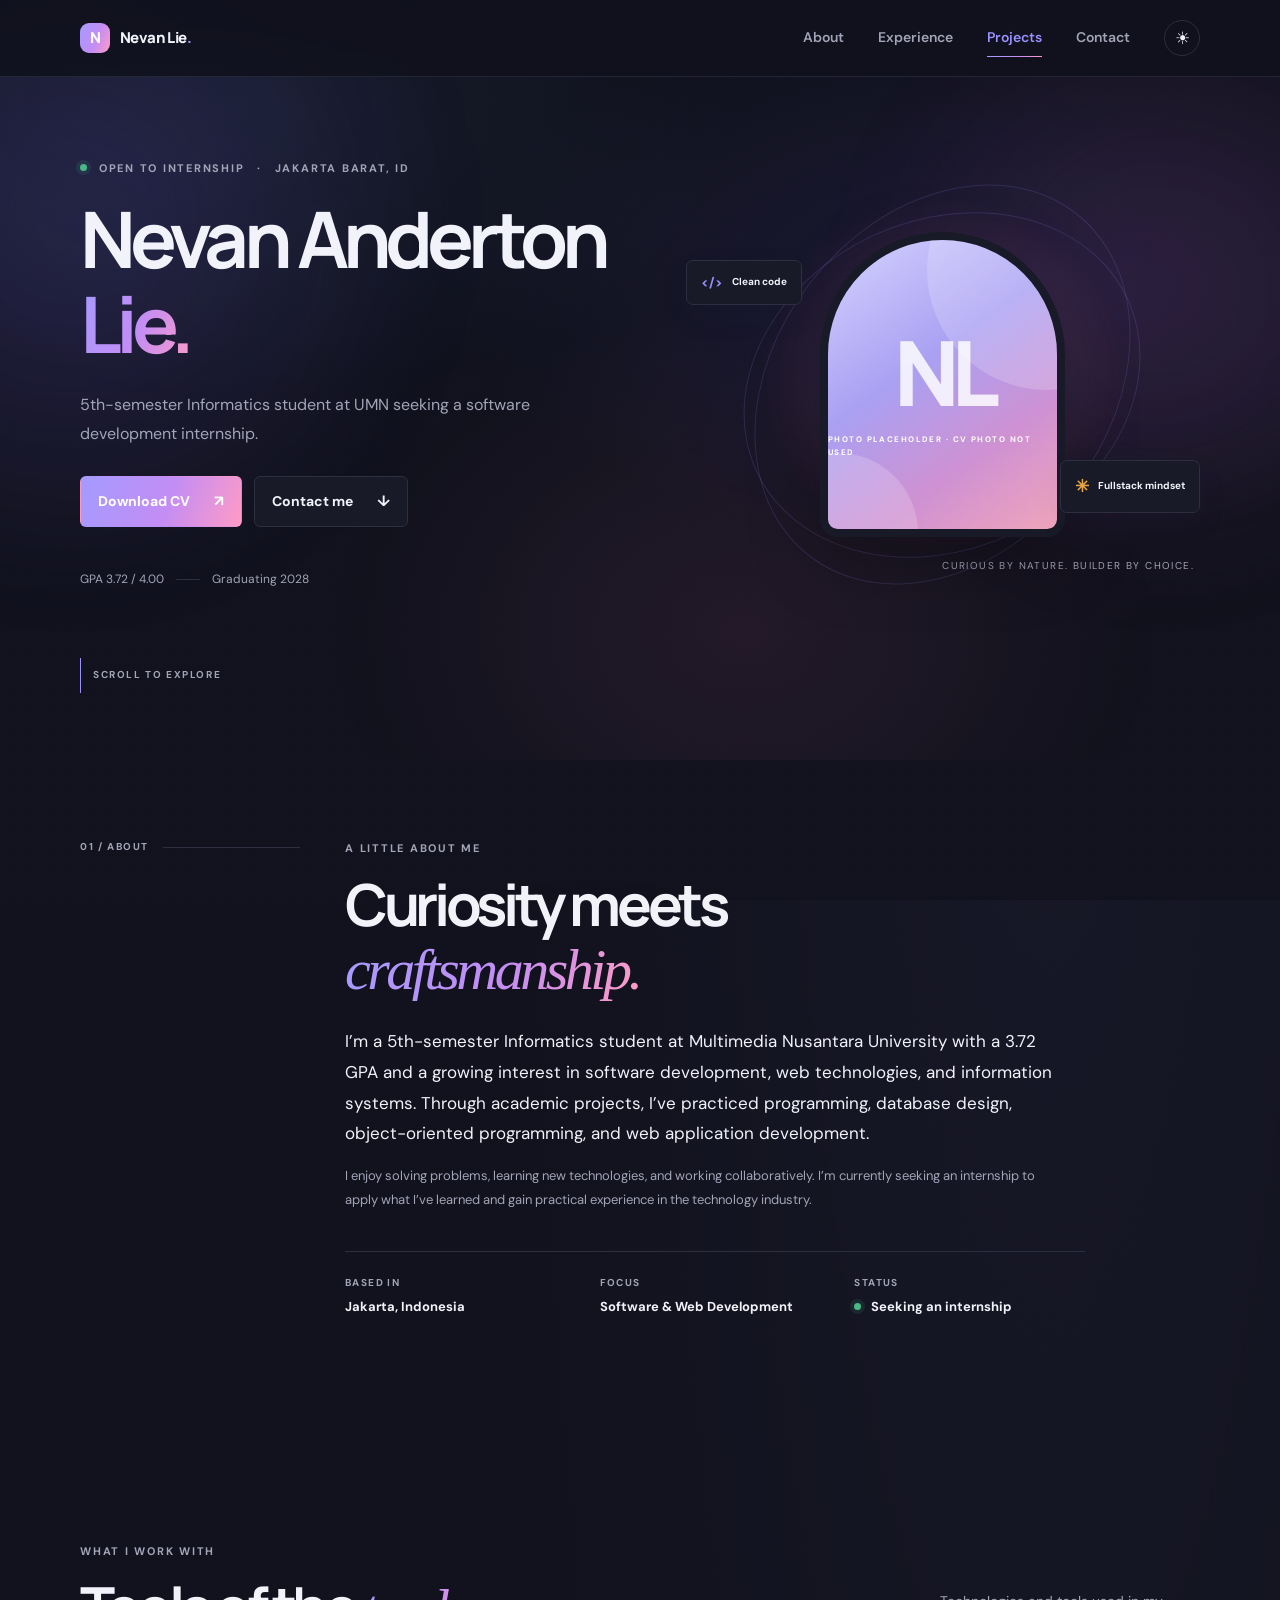
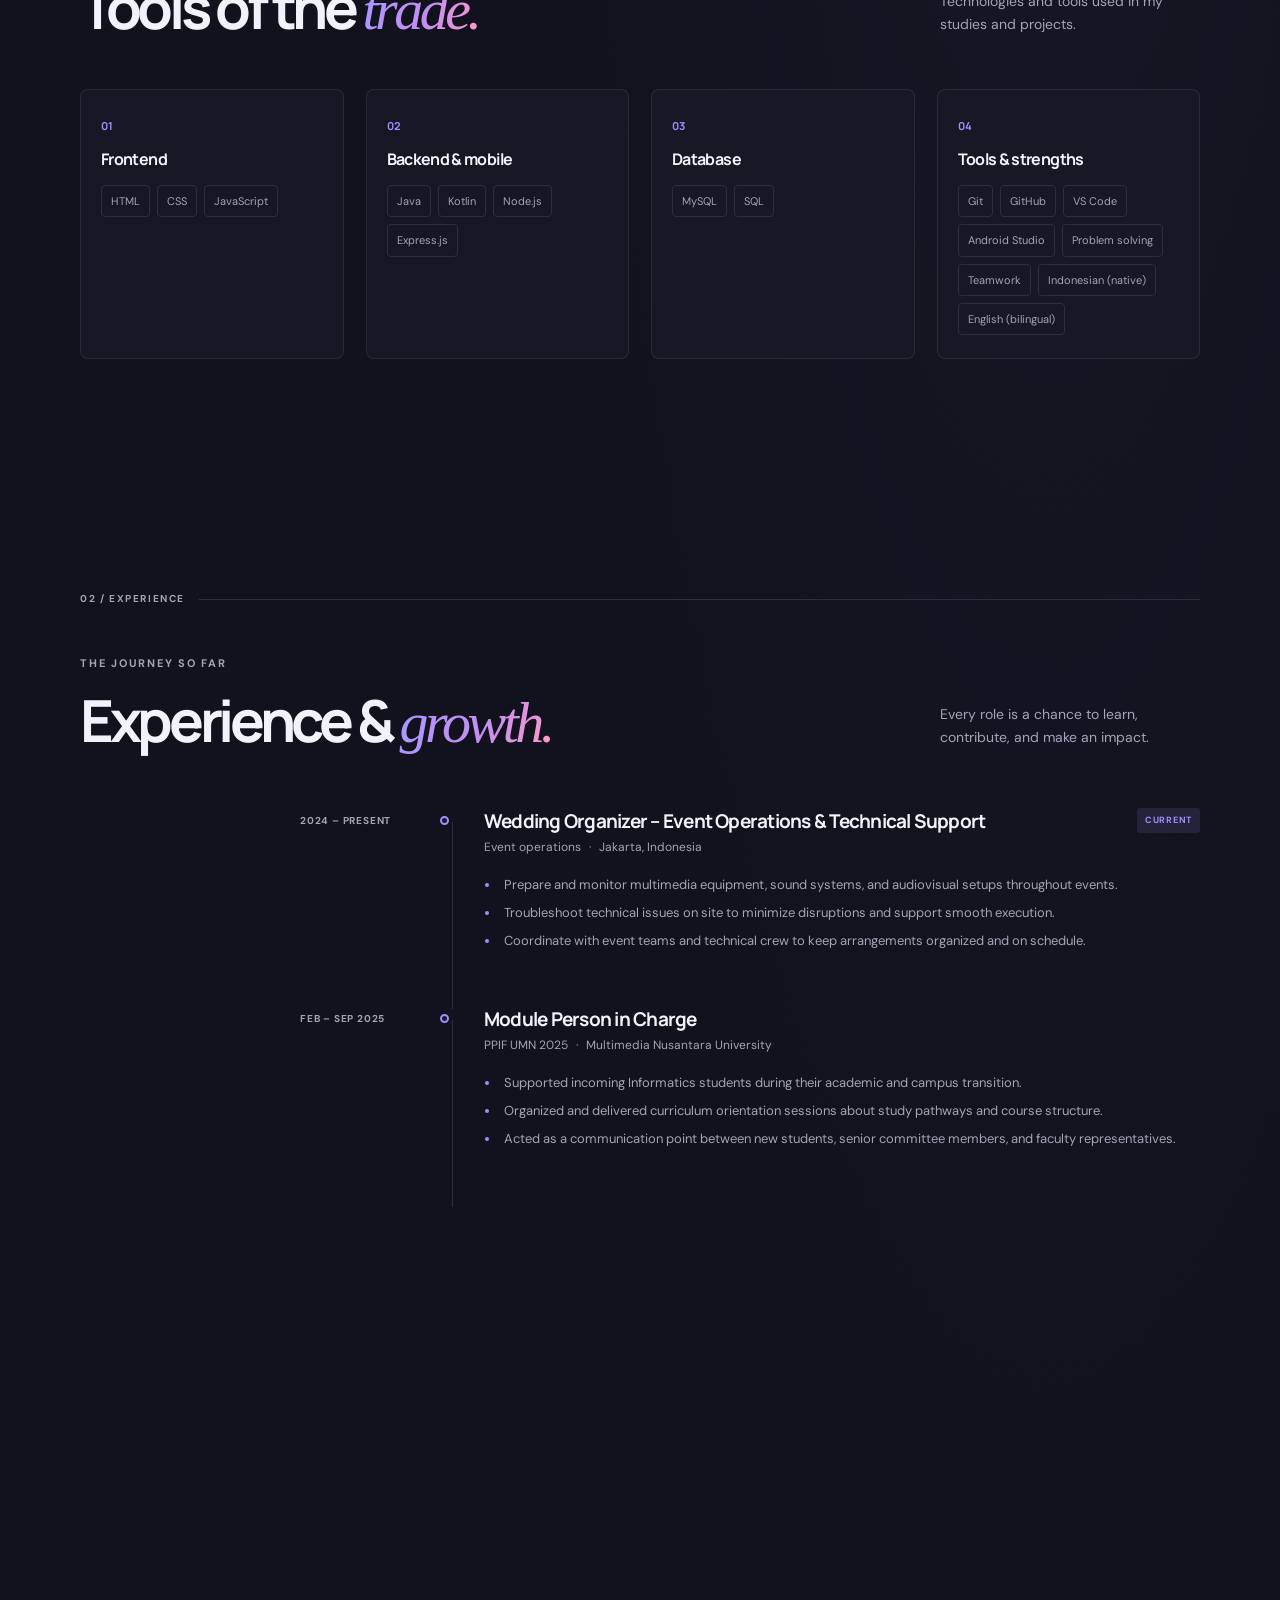
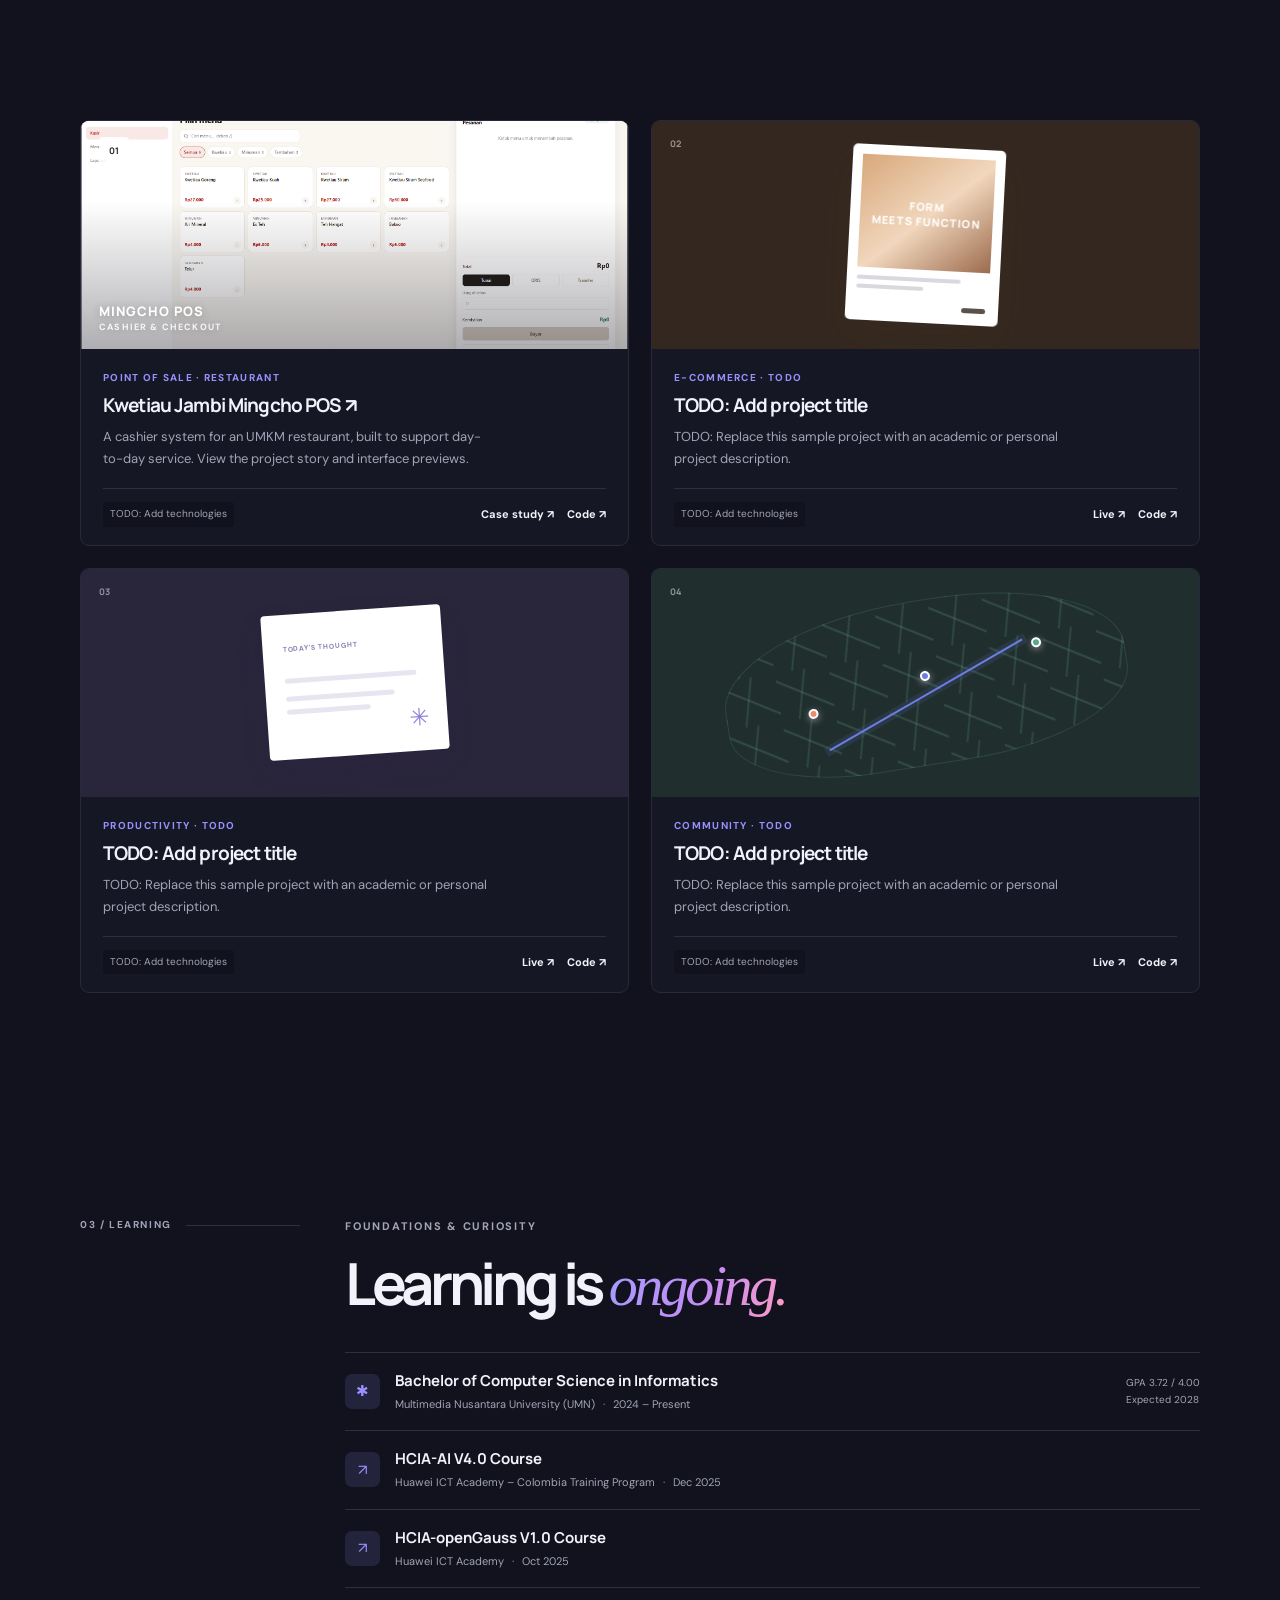
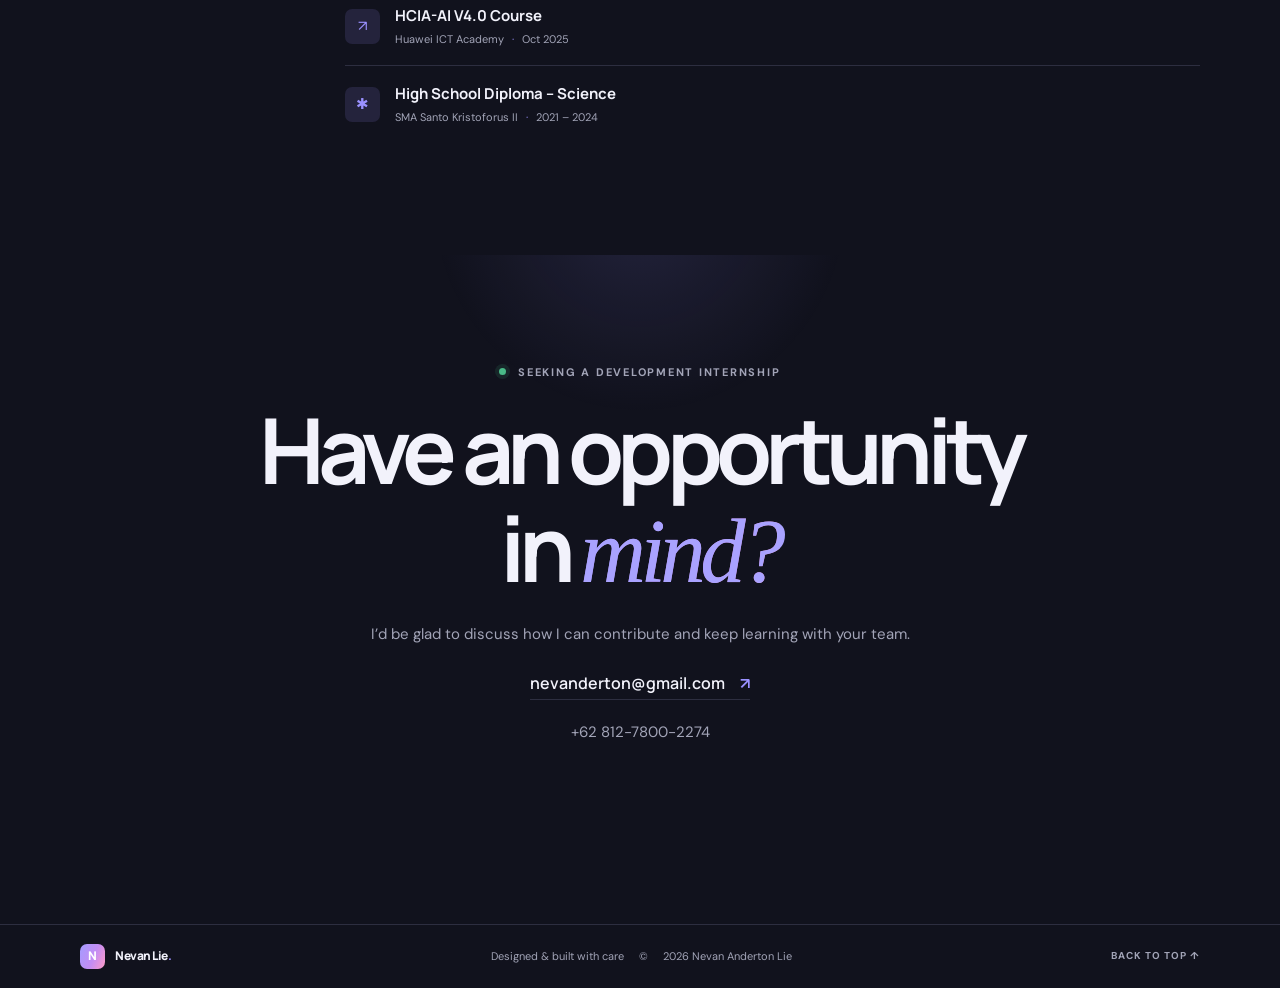
==== commit 6e176f11: "Unify portfolio background and scroll effects" ====
--- a/index.html
+++ b/index.html
@@ -4,7 +4,7 @@
   <meta charset="utf-8">
   <meta name="viewport" content="width=device-width, initial-scale=1">
   <meta name="description" content="Nevan Anderton Lie is a Fullstack Web Developer and Software Engineer building thoughtful, reliable digital products.">
-  <meta name="theme-color" content="#f7f8fc">
+  <meta name="theme-color" content="#11121d">
   <meta property="og:type" content="website">
   <meta property="og:title" content="Nevan Anderton Lie — Fullstack Developer">
   <meta property="og:description" content="Fullstack Web Developer & Software Engineer based in Jakarta Barat, Indonesia.">
@@ -16,10 +16,17 @@
   <link rel="preconnect" href="https://fonts.googleapis.com">
   <link rel="preconnect" href="https://fonts.gstatic.com" crossorigin>
   <link href="https://fonts.googleapis.com/css2?family=DM+Sans:wght@400;500;600;700&family=Manrope:wght@400;500;600;700;800&display=swap" rel="stylesheet">
-  <link rel="stylesheet" href="css/style.css?v=gradient-3">
-  <script src="js/script.js?v=gradient-3" defer></script>
+  <link rel="stylesheet" href="css/style.css?v=ambient-flow-6">
+  <script src="js/script.js?v=ambient-flow-6" defer></script>
 </head>
-<body>
+<body class="dark">
+  <div class="ambient-background" aria-hidden="true">
+    <div class="ambient-parallax ambient-parallax--near"><span class="ambient-blob ambient-blob--violet"></span></div>
+    <div class="ambient-parallax ambient-parallax--mid"><span class="ambient-blob ambient-blob--rose"></span></div>
+    <div class="ambient-parallax ambient-parallax--far"><span class="ambient-blob ambient-blob--blue"></span></div>
+    <span class="ambient-grain"></span>
+  </div>
+  <div class="scroll-progress" aria-hidden="true"><span></span></div>
   <a class="skip-link" href="#main">Skip to content</a>
   <header class="site-header">
     <nav class="nav wrap" aria-label="Main navigation">
--- a/css/style.css
+++ b/css/style.css
@@ -105,3 +105,49 @@
 .button-primary,.brand-mark{background:var(--accent-gradient);border-color:transparent}
 .portrait-card{background:linear-gradient(145deg,#d5d3ff 0%,#aaa0f2 42%,#cf91d2 72%,#f0a5bb 100%)}
 .hero-light{background:radial-gradient(ellipse 40% 44% at var(--light-x,50%) var(--light-y,48%),rgba(127,112,255,.52) 0%,rgba(166,104,235,.3) 30%,rgba(238,115,180,.16) 56%,transparent 76%),radial-gradient(ellipse 30% 34% at 50% 52%,rgba(112,175,255,.16),transparent 80%)}
+
+/* One continuous canvas with slow ambient color drift across page sections */
+body{position:relative;isolation:isolate;--ambient-scroll:0}
+body::before{position:fixed;z-index:-1;inset:-16vh -10vw;content:"";pointer-events:none;transform:translate3d(0,calc(var(--ambient-scroll)*-56px),0);background:radial-gradient(ellipse at 12% 14%,rgba(105,91,239,.17),transparent 38%),radial-gradient(ellipse at 84% 25%,rgba(221,101,180,.13),transparent 34%),radial-gradient(ellipse at 57% 86%,rgba(88,160,236,.11),transparent 39%);background-size:150% 150%;background-position:0% 0%;animation:ambient-drift 32s ease-in-out infinite alternate}
+.about-section,.skills-section,.experience-section,.projects-section,.education-section{background:transparent}
+.contact-section{background:transparent;color:var(--ink)}
+.contact-section .eyebrow{color:var(--muted)}
+.contact-section .contact-top>p:not(.eyebrow){color:var(--muted)}
+.contact-email{color:var(--ink);border-bottom-color:var(--line)}
+.contact-email span{color:var(--accent)}
+.contact-bottom{color:var(--muted);border-top-color:var(--line)}
+.social-links a{color:var(--muted)}
+.social-links a:hover{color:var(--accent)}
+.contact-section::before{opacity:.55}
+.footer{background:transparent;border-top:1px solid var(--line)}
+@keyframes ambient-drift{0%{background-position:0% 0%}50%{background-position:60% 25%}100%{background-position:100% 75%}}
+@media(prefers-reduced-motion:reduce){body::before{animation:none!important;transform:none!important}}
+
+/* Shared ambient canvas: tweak these theme colors, blur, and durations to tune the mood. */
+:root{--ambient-violet:rgba(81,70,229,.10);--ambient-rose:rgba(216,95,166,.075);--ambient-blue:rgba(72,144,220,.06);--ambient-blur:72px;--ambient-speed:32s;--ambient-speed-slow:37s;--ambient-speed-fast:29s;--glass-surface:rgba(255,255,255,.82)}
+body.dark{--ambient-violet:rgba(132,111,255,.22);--ambient-rose:rgba(220,103,177,.15);--ambient-blue:rgba(79,154,230,.12);--glass-surface:rgba(25,26,40,.84)}
+body{isolation:isolate;--scroll-progress:0;--parallax-near:0px;--parallax-mid:0px;--parallax-far:0px}
+body::before{content:none}
+.ambient-background{position:fixed;z-index:-1;inset:0;overflow:hidden;pointer-events:none;isolation:isolate;background:var(--bg)}
+.ambient-parallax{position:absolute;inset:-18% -12%;transform:translate3d(0,var(--parallax-near),0)}
+.ambient-parallax--mid{transform:translate3d(0,var(--parallax-mid),0)}
+.ambient-parallax--far{transform:translate3d(0,var(--parallax-far),0)}
+.ambient-blob{position:absolute;display:block;width:min(60vw,780px);aspect-ratio:1;border-radius:50%;filter:blur(var(--ambient-blur));opacity:.9;will-change:transform;animation:ambient-blob-drift var(--ambient-speed) ease-in-out infinite alternate}
+.ambient-blob--violet{left:-10%;top:0;background:radial-gradient(circle,var(--ambient-violet) 0%,transparent 68%)}
+.ambient-blob--rose{right:-3%;top:11%;width:min(50vw,650px);background:radial-gradient(circle,var(--ambient-rose) 0%,transparent 68%);animation-duration:var(--ambient-speed-slow);animation-delay:-11s}
+.ambient-blob--blue{left:25%;bottom:-42%;width:min(54vw,700px);background:radial-gradient(circle,var(--ambient-blue) 0%,transparent 68%);animation-duration:var(--ambient-speed-fast);animation-delay:-17s}
+.ambient-grain{position:absolute;inset:0;opacity:.035;background-image:radial-gradient(rgba(120,120,150,.68) .55px,transparent .8px),radial-gradient(rgba(120,120,150,.45) .45px,transparent .8px);background-size:5px 5px,7px 7px;background-position:0 0,2px 3px}
+.about-section,.skills-section,.experience-section,.projects-section,.education-section,.contact-section,.footer{background:transparent}
+.skill-group,.project-card{background:var(--glass-surface);backdrop-filter:blur(18px);-webkit-backdrop-filter:blur(18px);border-color:color-mix(in srgb,var(--line) 82%,transparent)}
+.scroll-progress{position:fixed;z-index:20;top:0;left:0;width:100%;height:3px;pointer-events:none;background:transparent}
+.scroll-progress span{display:block;width:100%;height:100%;transform:scaleX(0);transform-origin:left center;background:var(--accent-gradient);box-shadow:0 0 12px color-mix(in srgb,var(--accent) 48%,transparent)}
+.nav-links>a{position:relative}
+.nav-links>a::after{position:absolute;right:0;bottom:-7px;left:0;height:1px;content:"";background:var(--accent-gradient);transform:scaleX(0);transform-origin:left;transition:transform .22s ease}
+.nav-links>a:hover::after,.nav-links>a[aria-current=location]::after{transform:scaleX(1)}
+.nav-links>a[aria-current=location]{color:var(--accent)}
+.reveal{--reveal-delay:0ms;transform:translate3d(0,20px,0);transition-delay:var(--reveal-delay)}
+.reveal-from-side{transform:translate3d(18px,8px,0)}
+.reveal.visible{transform:translate3d(0,0,0)}
+@keyframes ambient-blob-drift{0%{transform:translate3d(-2.5%,1.5%,0) scale(.96)}50%{transform:translate3d(1.5%,-2%,0) scale(1.035)}100%{transform:translate3d(3%,2.5%,0) scale(1)}}
+@media(max-width:700px){:root{--ambient-blur:42px;--ambient-speed:38s;--ambient-speed-slow:42s;--ambient-speed-fast:34s}.ambient-blob{opacity:.68;will-change:auto}.ambient-grain{opacity:.02}.skill-group,.project-card{backdrop-filter:none;-webkit-backdrop-filter:none;background:var(--surface)}}
+@media(prefers-reduced-motion:reduce){.ambient-blob{animation:none!important;will-change:auto}.ambient-parallax{transform:none!important}.reveal,.reveal-from-side{transform:none!important;transition:none!important}.scroll-progress span{transition:none!important}}
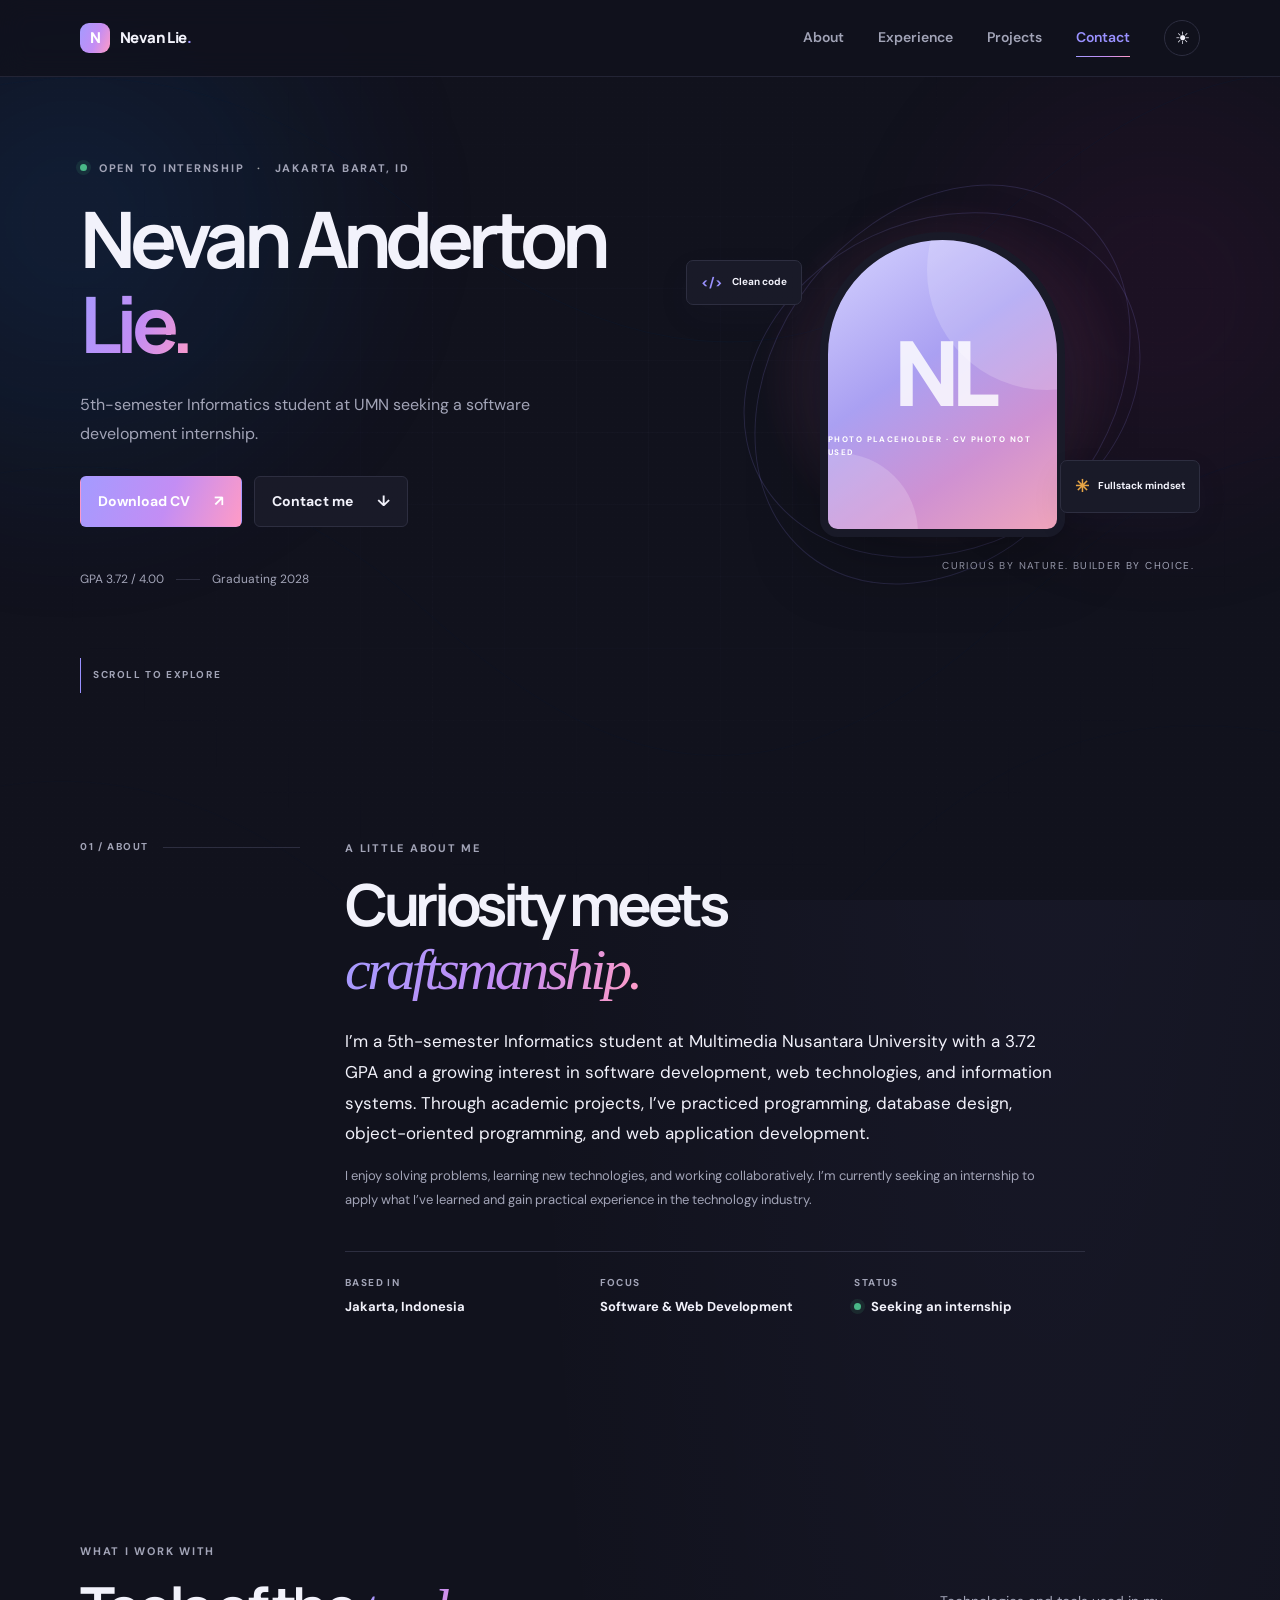
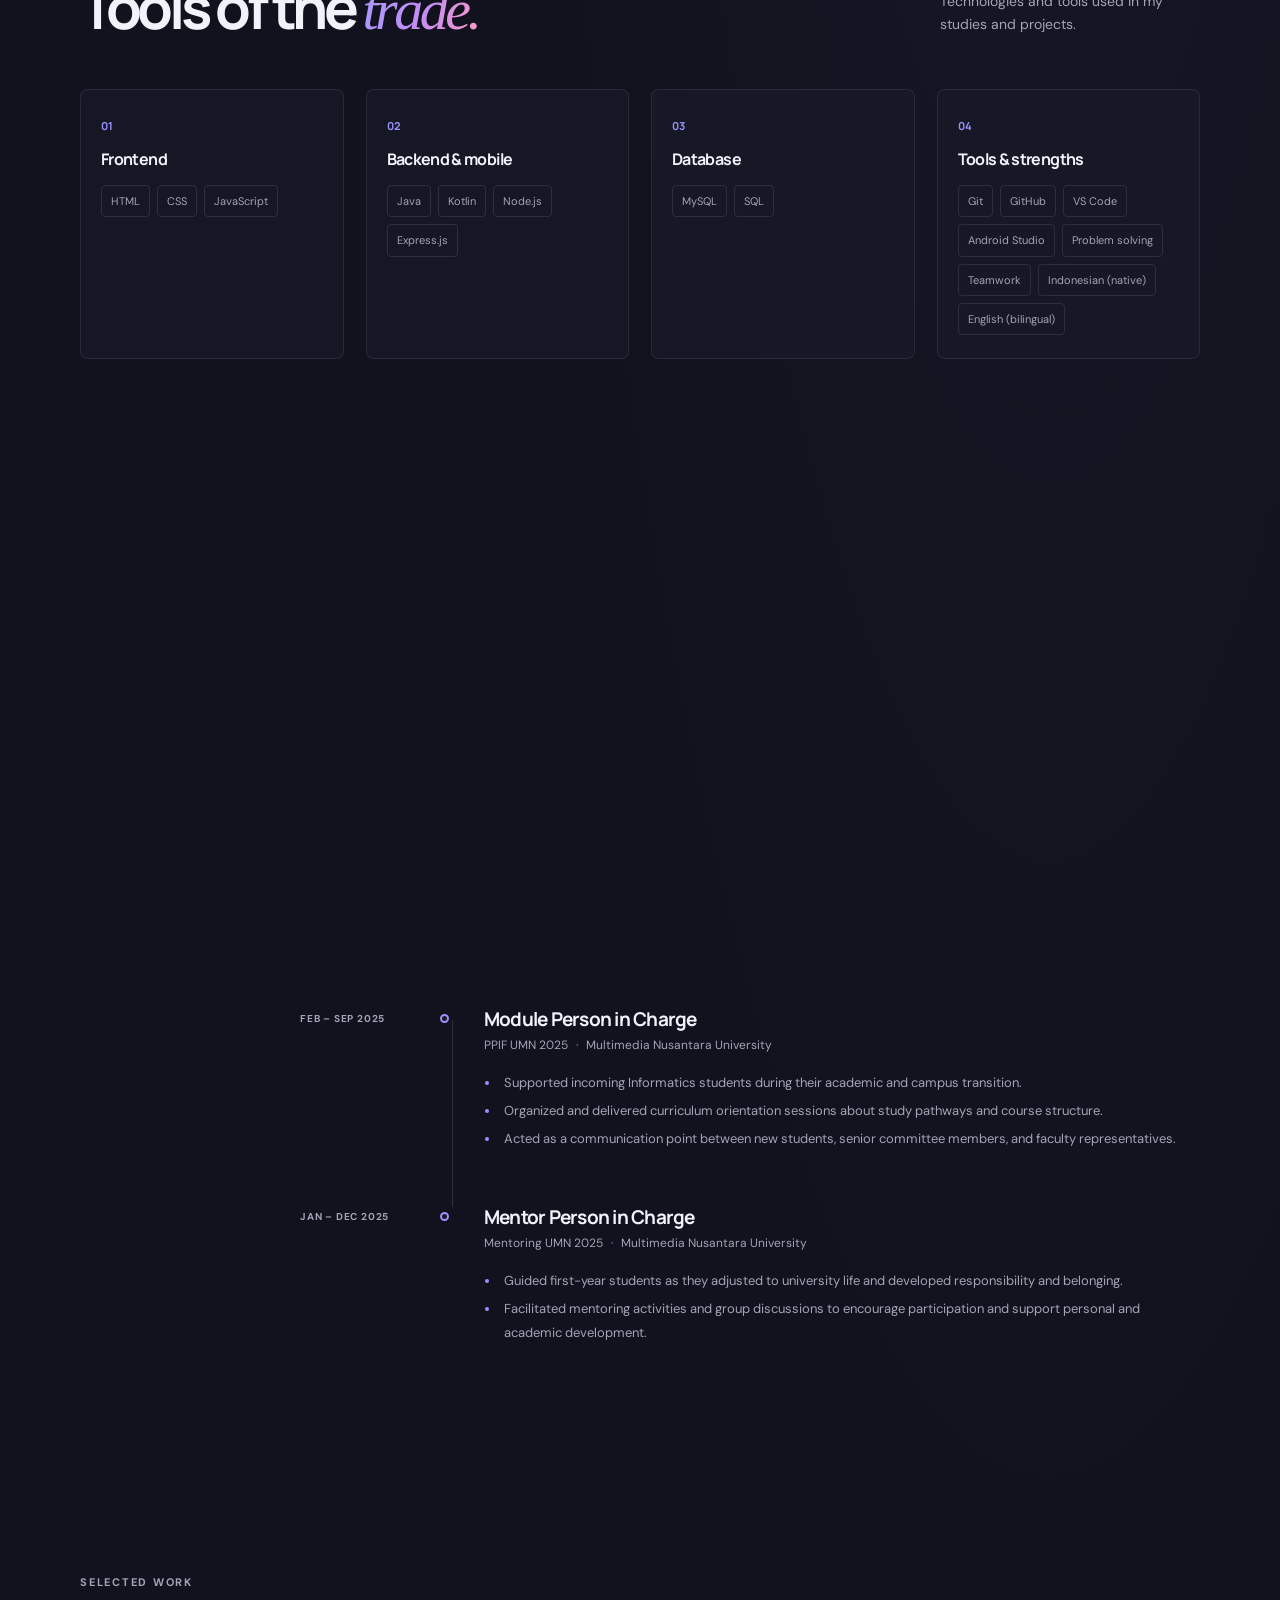
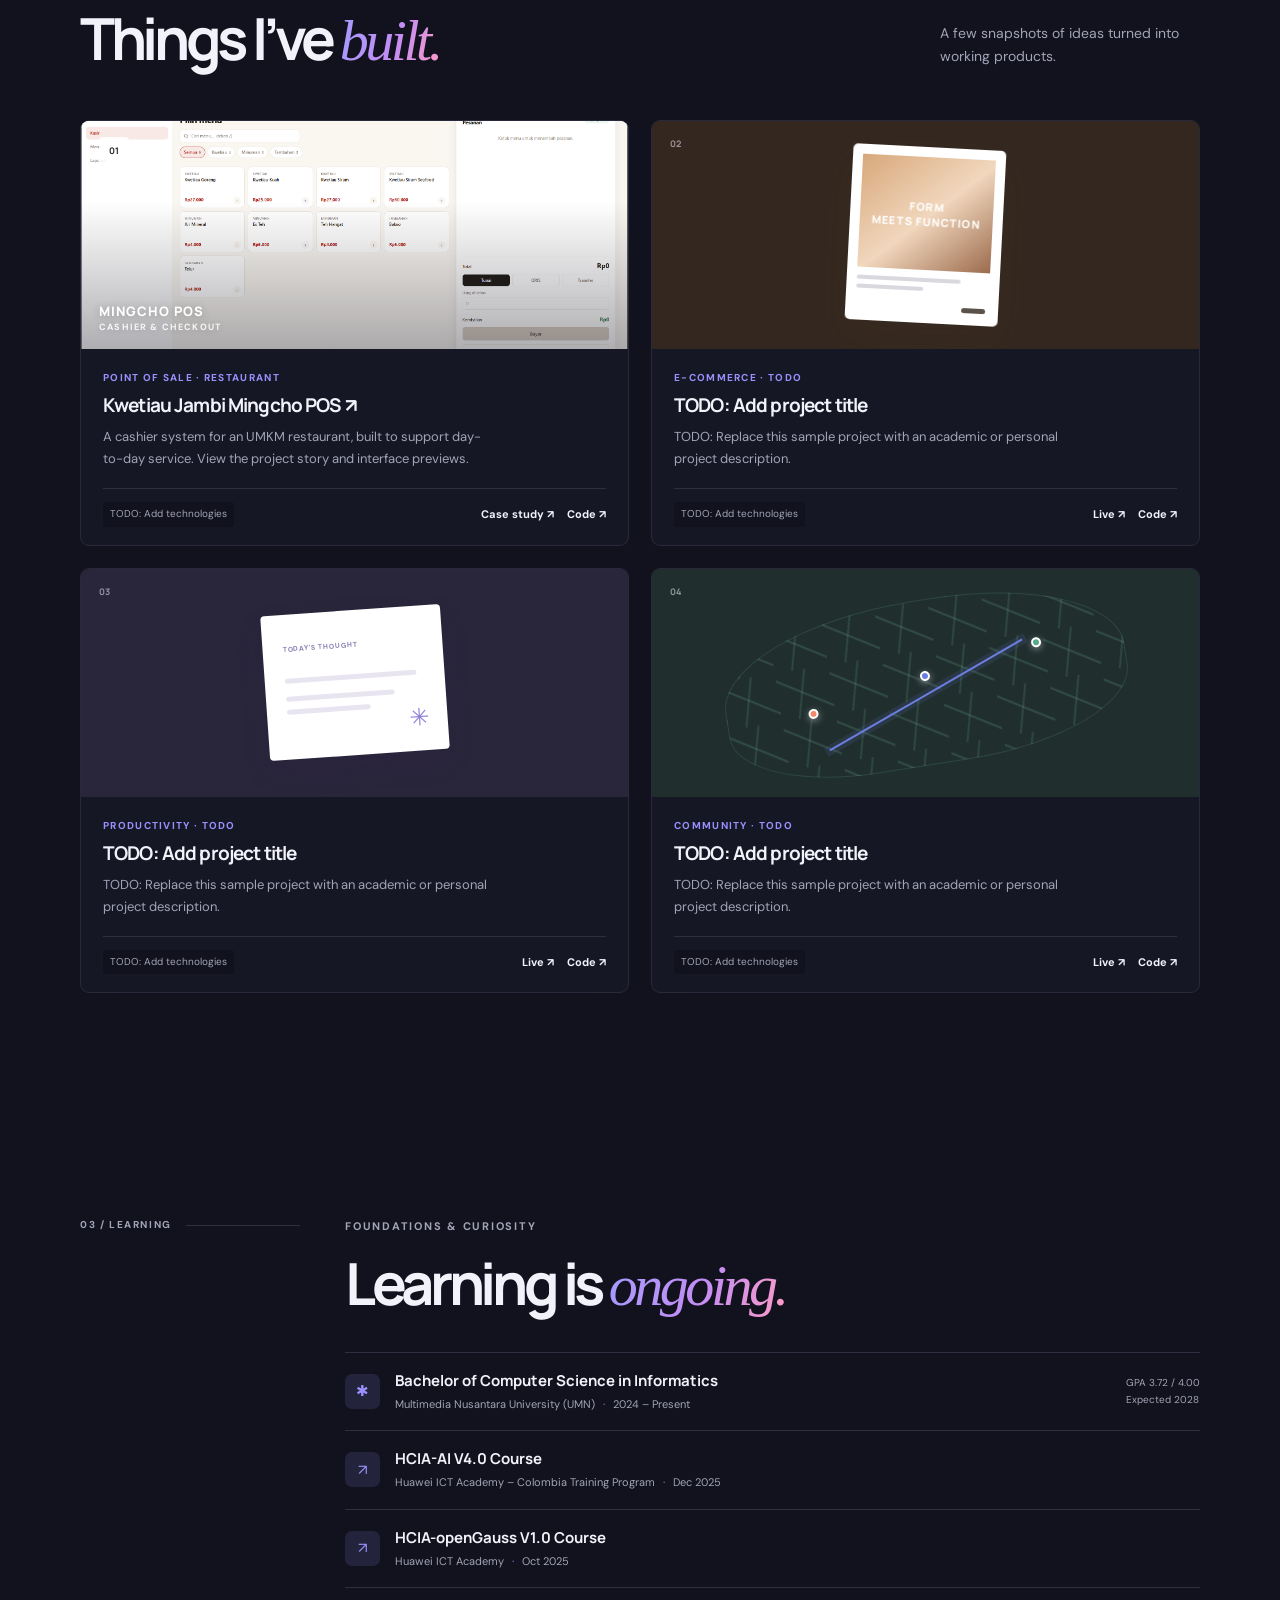
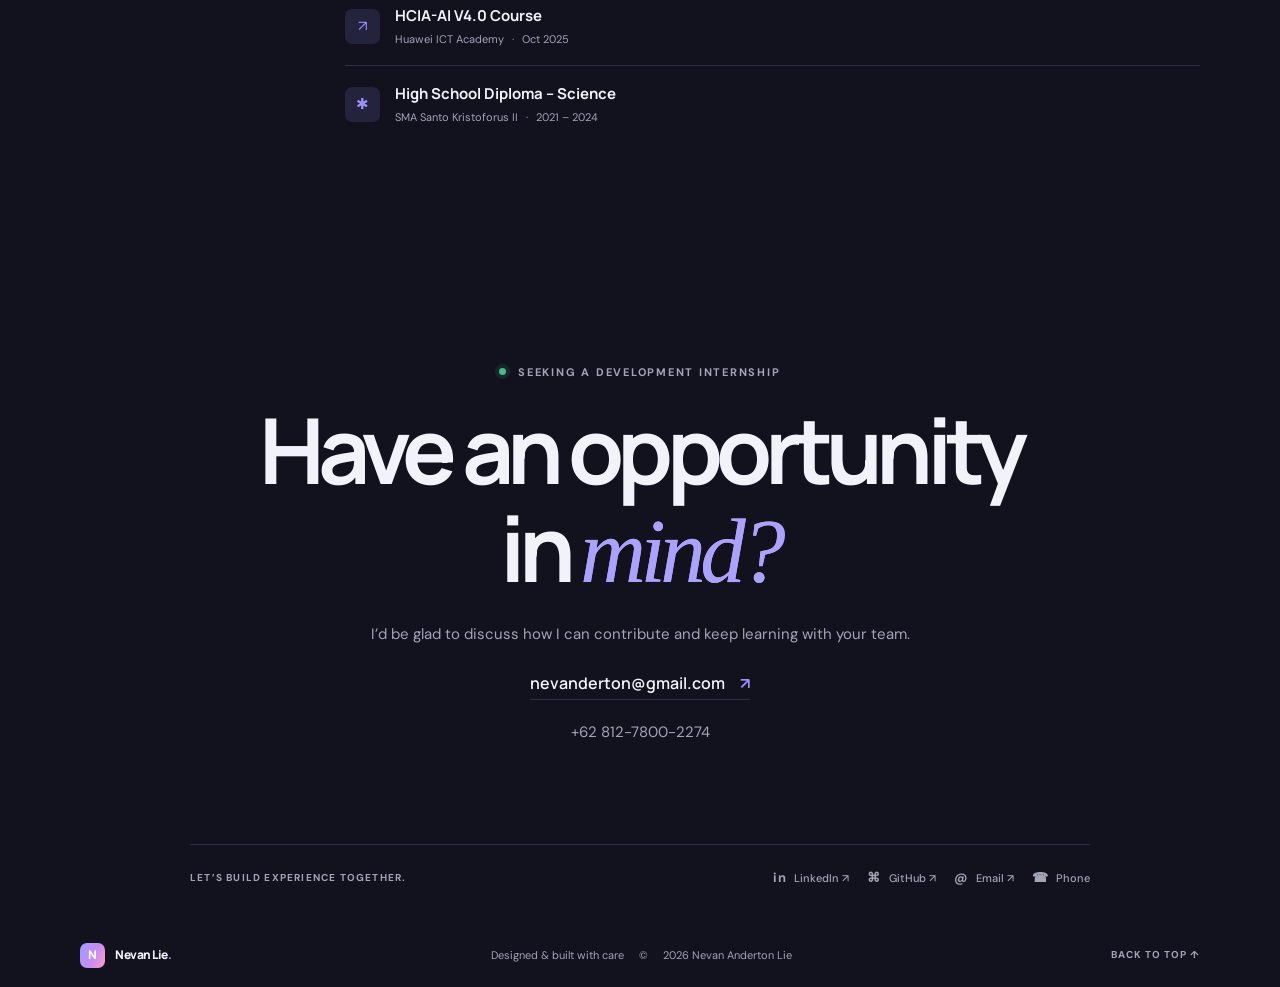
==== commit 2efbf6fd: "Add scroll-reactive ambient contour background" ====
--- a/index.html
+++ b/index.html
@@ -16,14 +16,20 @@
   <link rel="preconnect" href="https://fonts.googleapis.com">
   <link rel="preconnect" href="https://fonts.gstatic.com" crossorigin>
   <link href="https://fonts.googleapis.com/css2?family=DM+Sans:wght@400;500;600;700&family=Manrope:wght@400;500;600;700;800&display=swap" rel="stylesheet">
-  <link rel="stylesheet" href="css/style.css?v=ambient-flow-6">
-  <script src="js/script.js?v=ambient-flow-6" defer></script>
+  <link rel="stylesheet" href="css/style.css?v=ambient-flow-12">
+  <script src="js/script.js?v=ambient-flow-10" defer></script>
 </head>
 <body class="dark">
   <div class="ambient-background" aria-hidden="true">
     <div class="ambient-parallax ambient-parallax--near"><span class="ambient-blob ambient-blob--violet"></span></div>
     <div class="ambient-parallax ambient-parallax--mid"><span class="ambient-blob ambient-blob--rose"></span></div>
     <div class="ambient-parallax ambient-parallax--far"><span class="ambient-blob ambient-blob--blue"></span></div>
+    <svg class="ambient-strokes" viewBox="0 0 1440 1000" preserveAspectRatio="xMidYMid slice" focusable="false" aria-hidden="true">
+      <path d="M-120 245 C80 110 300 105 490 260 S870 455 1050 290 S1370 90 1570 210" />
+      <path d="M-150 620 C100 470 330 485 510 650 S850 860 1070 660 S1370 475 1580 590" />
+      <path d="M-130 925 C110 760 290 800 455 940 S770 1080 950 900 S1320 735 1580 850" />
+    </svg>
+    <span class="ambient-cursor-glow"></span>
     <span class="ambient-grain"></span>
   </div>
   <div class="scroll-progress" aria-hidden="true"><span></span></div>
--- a/css/style.css
+++ b/css/style.css
@@ -124,20 +124,29 @@
 @media(prefers-reduced-motion:reduce){body::before{animation:none!important;transform:none!important}}
 
 /* Shared ambient canvas: tweak these theme colors, blur, and durations to tune the mood. */
-:root{--ambient-violet:rgba(81,70,229,.10);--ambient-rose:rgba(216,95,166,.075);--ambient-blue:rgba(72,144,220,.06);--ambient-blur:72px;--ambient-speed:32s;--ambient-speed-slow:37s;--ambient-speed-fast:29s;--glass-surface:rgba(255,255,255,.82)}
-body.dark{--ambient-violet:rgba(132,111,255,.22);--ambient-rose:rgba(220,103,177,.15);--ambient-blue:rgba(79,154,230,.12);--glass-surface:rgba(25,26,40,.84)}
-body{isolation:isolate;--scroll-progress:0;--parallax-near:0px;--parallax-mid:0px;--parallax-far:0px}
+:root{--ambient-primary-opacity:.12;--ambient-secondary-opacity:.06;--ambient-tertiary-opacity:.03;--ambient-blob-lightness:88%;--ambient-cursor-opacity:.22;--ambient-cursor-lightness:98%;--ambient-line-opacity:.18;--ambient-line-lightness:98%;--ambient-grid-color:rgba(63,72,130,.025);--ambient-blur:72px;--ambient-speed:32s;--ambient-speed-slow:37s;--ambient-speed-fast:29s;--glass-surface:rgba(255,255,255,.82)}
+body.dark{--ambient-primary-opacity:.16;--ambient-secondary-opacity:.10;--ambient-tertiary-opacity:.07;--ambient-blob-lightness:50%;--ambient-cursor-opacity:.25;--ambient-cursor-lightness:15%;--ambient-line-opacity:.25;--ambient-line-lightness:15%;--ambient-grid-color:rgba(184,186,236,.035);--glass-surface:rgba(25,26,40,.84)}
+body{isolation:isolate;--scroll-progress:0;--scroll-hue:212;--parallax-near:0px;--parallax-mid:0px;--parallax-far:0px;--parallax-lines:0px}
 body::before{content:none}
-.ambient-background{position:fixed;z-index:-1;inset:0;overflow:hidden;pointer-events:none;isolation:isolate;background:var(--bg)}
+.ambient-background{position:fixed;z-index:0;inset:0;overflow:hidden;pointer-events:none;isolation:isolate;background:var(--bg)}
+.ambient-background::after{position:absolute;inset:0;content:"";opacity:.7;background-image:linear-gradient(var(--ambient-grid-color) 1px,transparent 1px),linear-gradient(90deg,var(--ambient-grid-color) 1px,transparent 1px);background-size:72px 72px;mask-image:radial-gradient(ellipse at center,black 0%,transparent 82%)}
+main,.footer{position:relative;z-index:1}
 .ambient-parallax{position:absolute;inset:-18% -12%;transform:translate3d(0,var(--parallax-near),0)}
 .ambient-parallax--mid{transform:translate3d(0,var(--parallax-mid),0)}
 .ambient-parallax--far{transform:translate3d(0,var(--parallax-far),0)}
+.ambient-strokes{position:absolute;inset:-8% -5%;width:110%;height:116%;overflow:visible;fill:none;stroke:hsl(var(--scroll-hue,212) 78% var(--ambient-line-lightness) / var(--ambient-line-opacity));stroke-width:1;vector-effect:non-scaling-stroke;transform:translate3d(0,var(--parallax-lines),0);opacity:.72}
+.ambient-strokes path:nth-child(2){opacity:.72}
+.ambient-strokes path:nth-child(3){opacity:.48}
 .ambient-blob{position:absolute;display:block;width:min(60vw,780px);aspect-ratio:1;border-radius:50%;filter:blur(var(--ambient-blur));opacity:.9;will-change:transform;animation:ambient-blob-drift var(--ambient-speed) ease-in-out infinite alternate}
-.ambient-blob--violet{left:-10%;top:0;background:radial-gradient(circle,var(--ambient-violet) 0%,transparent 68%)}
-.ambient-blob--rose{right:-3%;top:11%;width:min(50vw,650px);background:radial-gradient(circle,var(--ambient-rose) 0%,transparent 68%);animation-duration:var(--ambient-speed-slow);animation-delay:-11s}
-.ambient-blob--blue{left:25%;bottom:-42%;width:min(54vw,700px);background:radial-gradient(circle,var(--ambient-blue) 0%,transparent 68%);animation-duration:var(--ambient-speed-fast);animation-delay:-17s}
+.ambient-blob--violet{left:-10%;top:0;background:radial-gradient(circle,hsl(var(--scroll-hue,212) 82% var(--ambient-blob-lightness) / var(--ambient-primary-opacity)) 0%,transparent 68%)}
+.ambient-blob--rose{right:-3%;top:11%;width:min(50vw,650px);background:radial-gradient(circle,hsl(calc(var(--scroll-hue,212) + 112) 78% calc(var(--ambient-blob-lightness) - 2%) / var(--ambient-secondary-opacity)) 0%,transparent 68%);animation-duration:var(--ambient-speed-slow);animation-delay:-11s}
+.ambient-blob--blue{left:25%;bottom:-42%;width:min(54vw,700px);background:radial-gradient(circle,hsl(calc(var(--scroll-hue,212) + 42) 75% calc(var(--ambient-blob-lightness) - 1%) / var(--ambient-tertiary-opacity)) 0%,transparent 68%);animation-duration:var(--ambient-speed-fast);animation-delay:-17s}
+.ambient-cursor-glow{position:absolute;top:0;left:0;width:min(40vw,560px);aspect-ratio:1;border-radius:50%;opacity:0;filter:blur(34px);background:radial-gradient(circle,hsl(var(--scroll-hue,212) 82% var(--ambient-cursor-lightness) / var(--ambient-cursor-opacity)) 0%,transparent 68%);transform:translate3d(calc(var(--cursor-x,50vw) - 50%),calc(var(--cursor-y,50vh) - 50%),0);transition:transform .5s cubic-bezier(.22,1,.36,1),opacity .35s ease}
+.ambient-cursor-glow.is-active{opacity:1}
 .ambient-grain{position:absolute;inset:0;opacity:.035;background-image:radial-gradient(rgba(120,120,150,.68) .55px,transparent .8px),radial-gradient(rgba(120,120,150,.45) .45px,transparent .8px);background-size:5px 5px,7px 7px;background-position:0 0,2px 3px}
 .about-section,.skills-section,.experience-section,.projects-section,.education-section,.contact-section,.footer{background:transparent}
+.hero::before,.contact-section::before{content:none}
+.footer{border-top:0}
 .skill-group,.project-card{background:var(--glass-surface);backdrop-filter:blur(18px);-webkit-backdrop-filter:blur(18px);border-color:color-mix(in srgb,var(--line) 82%,transparent)}
 .scroll-progress{position:fixed;z-index:20;top:0;left:0;width:100%;height:3px;pointer-events:none;background:transparent}
 .scroll-progress span{display:block;width:100%;height:100%;transform:scaleX(0);transform-origin:left center;background:var(--accent-gradient);box-shadow:0 0 12px color-mix(in srgb,var(--accent) 48%,transparent)}
@@ -149,5 +158,7 @@
 .reveal-from-side{transform:translate3d(18px,8px,0)}
 .reveal.visible{transform:translate3d(0,0,0)}
 @keyframes ambient-blob-drift{0%{transform:translate3d(-2.5%,1.5%,0) scale(.96)}50%{transform:translate3d(1.5%,-2%,0) scale(1.035)}100%{transform:translate3d(3%,2.5%,0) scale(1)}}
-@media(max-width:700px){:root{--ambient-blur:42px;--ambient-speed:38s;--ambient-speed-slow:42s;--ambient-speed-fast:34s}.ambient-blob{opacity:.68;will-change:auto}.ambient-grain{opacity:.02}.skill-group,.project-card{backdrop-filter:none;-webkit-backdrop-filter:none;background:var(--surface)}}
-@media(prefers-reduced-motion:reduce){.ambient-blob{animation:none!important;will-change:auto}.ambient-parallax{transform:none!important}.reveal,.reveal-from-side{transform:none!important;transition:none!important}.scroll-progress span{transition:none!important}}
+@media(max-width:700px){:root{--ambient-blur:42px;--ambient-speed:38s;--ambient-speed-slow:42s;--ambient-speed-fast:34s}.ambient-blob{opacity:.68;will-change:auto}.ambient-blob--blue,.ambient-cursor-glow{display:none}.ambient-strokes{opacity:.48}.ambient-strokes path:last-child{display:none}.ambient-background::after{opacity:.45}.ambient-grain{opacity:.02}.skill-group,.project-card{backdrop-filter:none;-webkit-backdrop-filter:none;background:var(--surface)}}
+@media(prefers-reduced-motion:reduce){.ambient-blob{animation:none!important;will-change:auto}.ambient-cursor-glow{display:none}.ambient-parallax,.ambient-strokes{transform:none!important}.reveal,.reveal-from-side{transform:none!important;transition:none!important}.scroll-progress span{transition:none!important}}
+/* Clip small visual overspill from parallax and hover transforms without disabling vertical scroll. */
+html{overflow-x:clip}
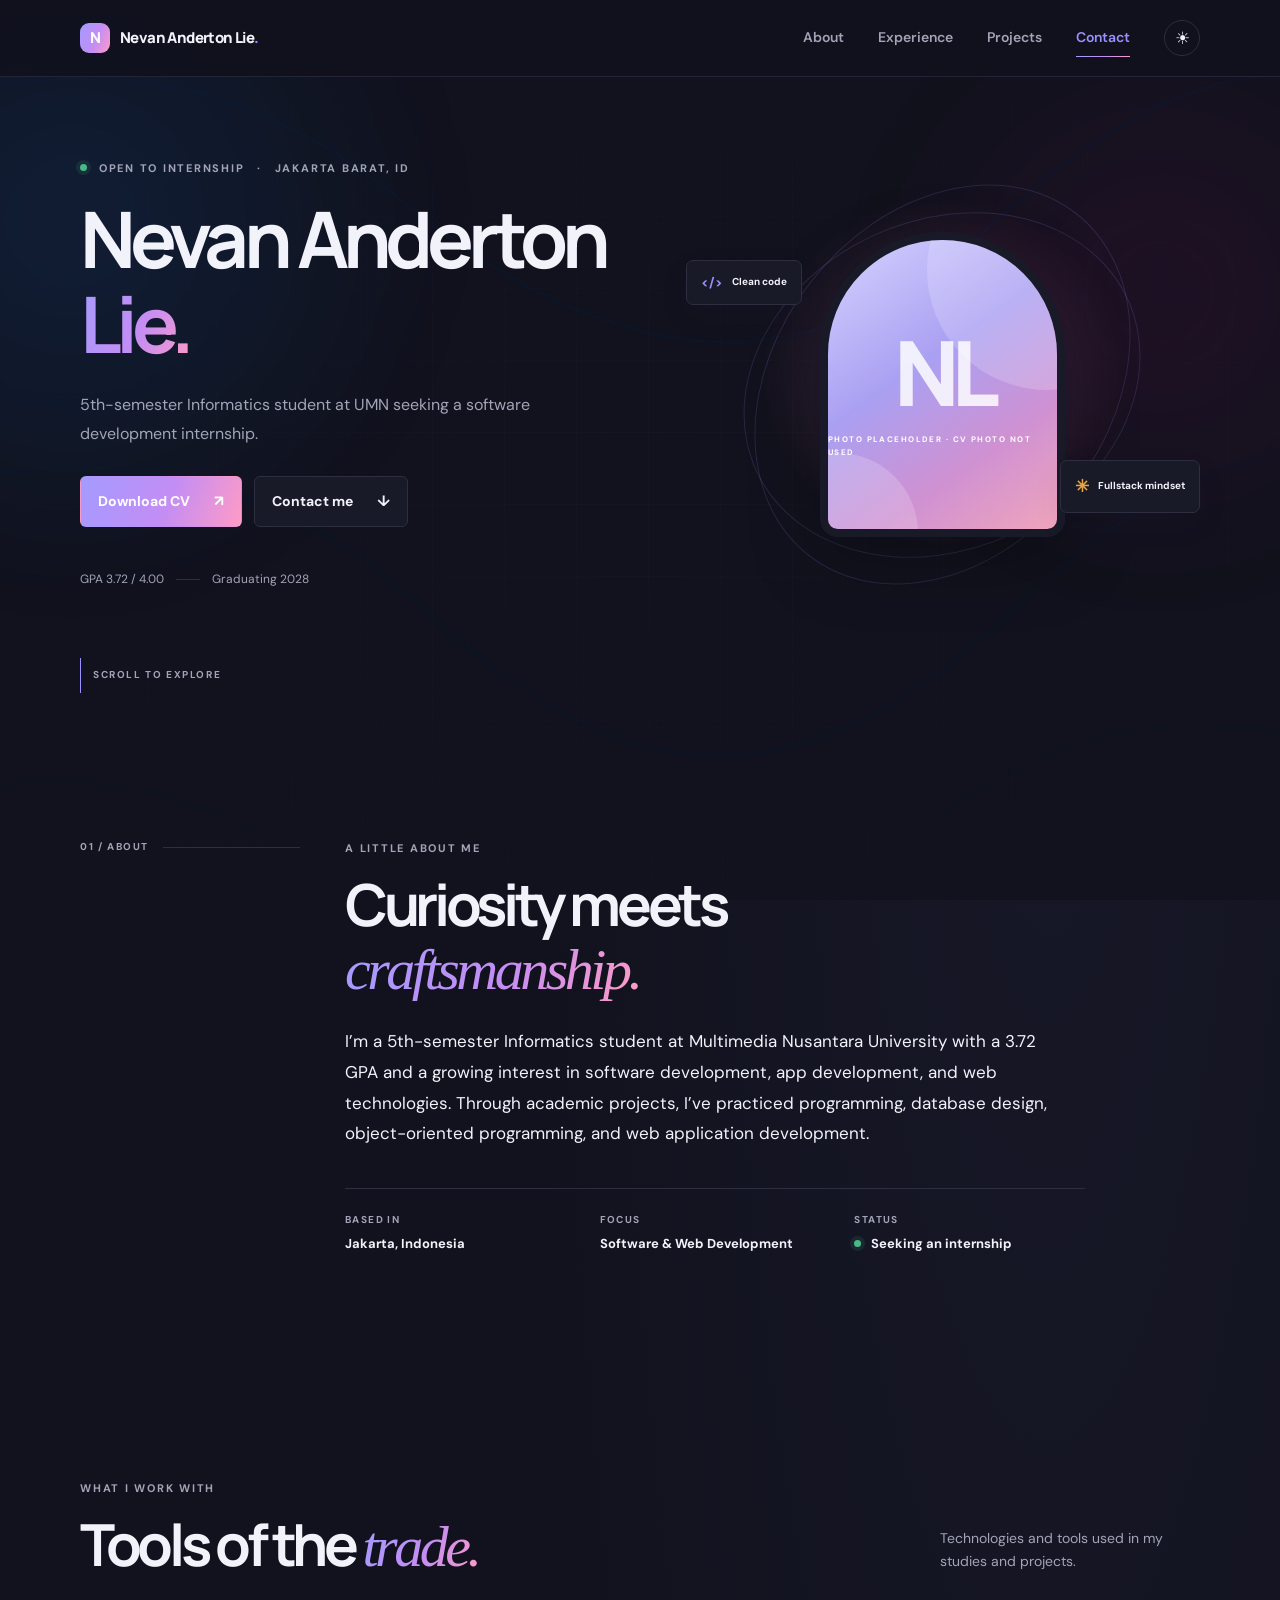
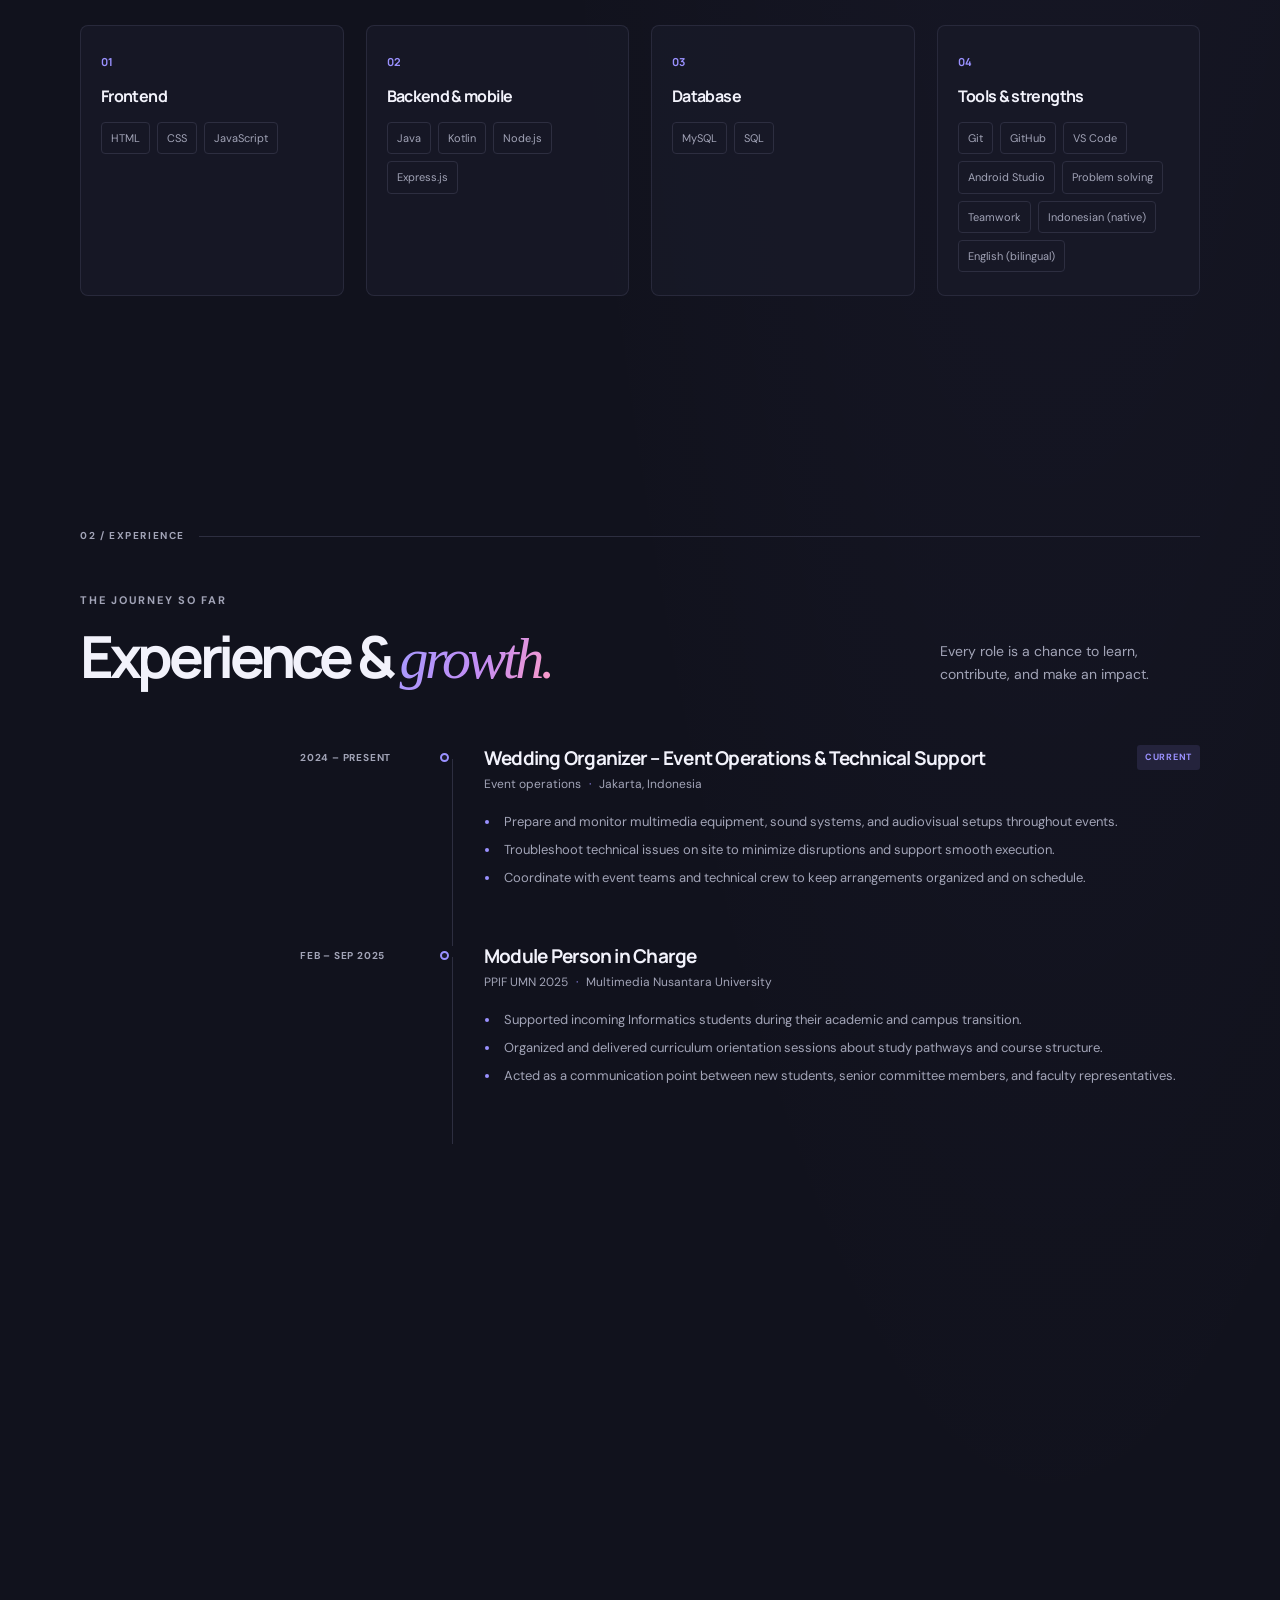
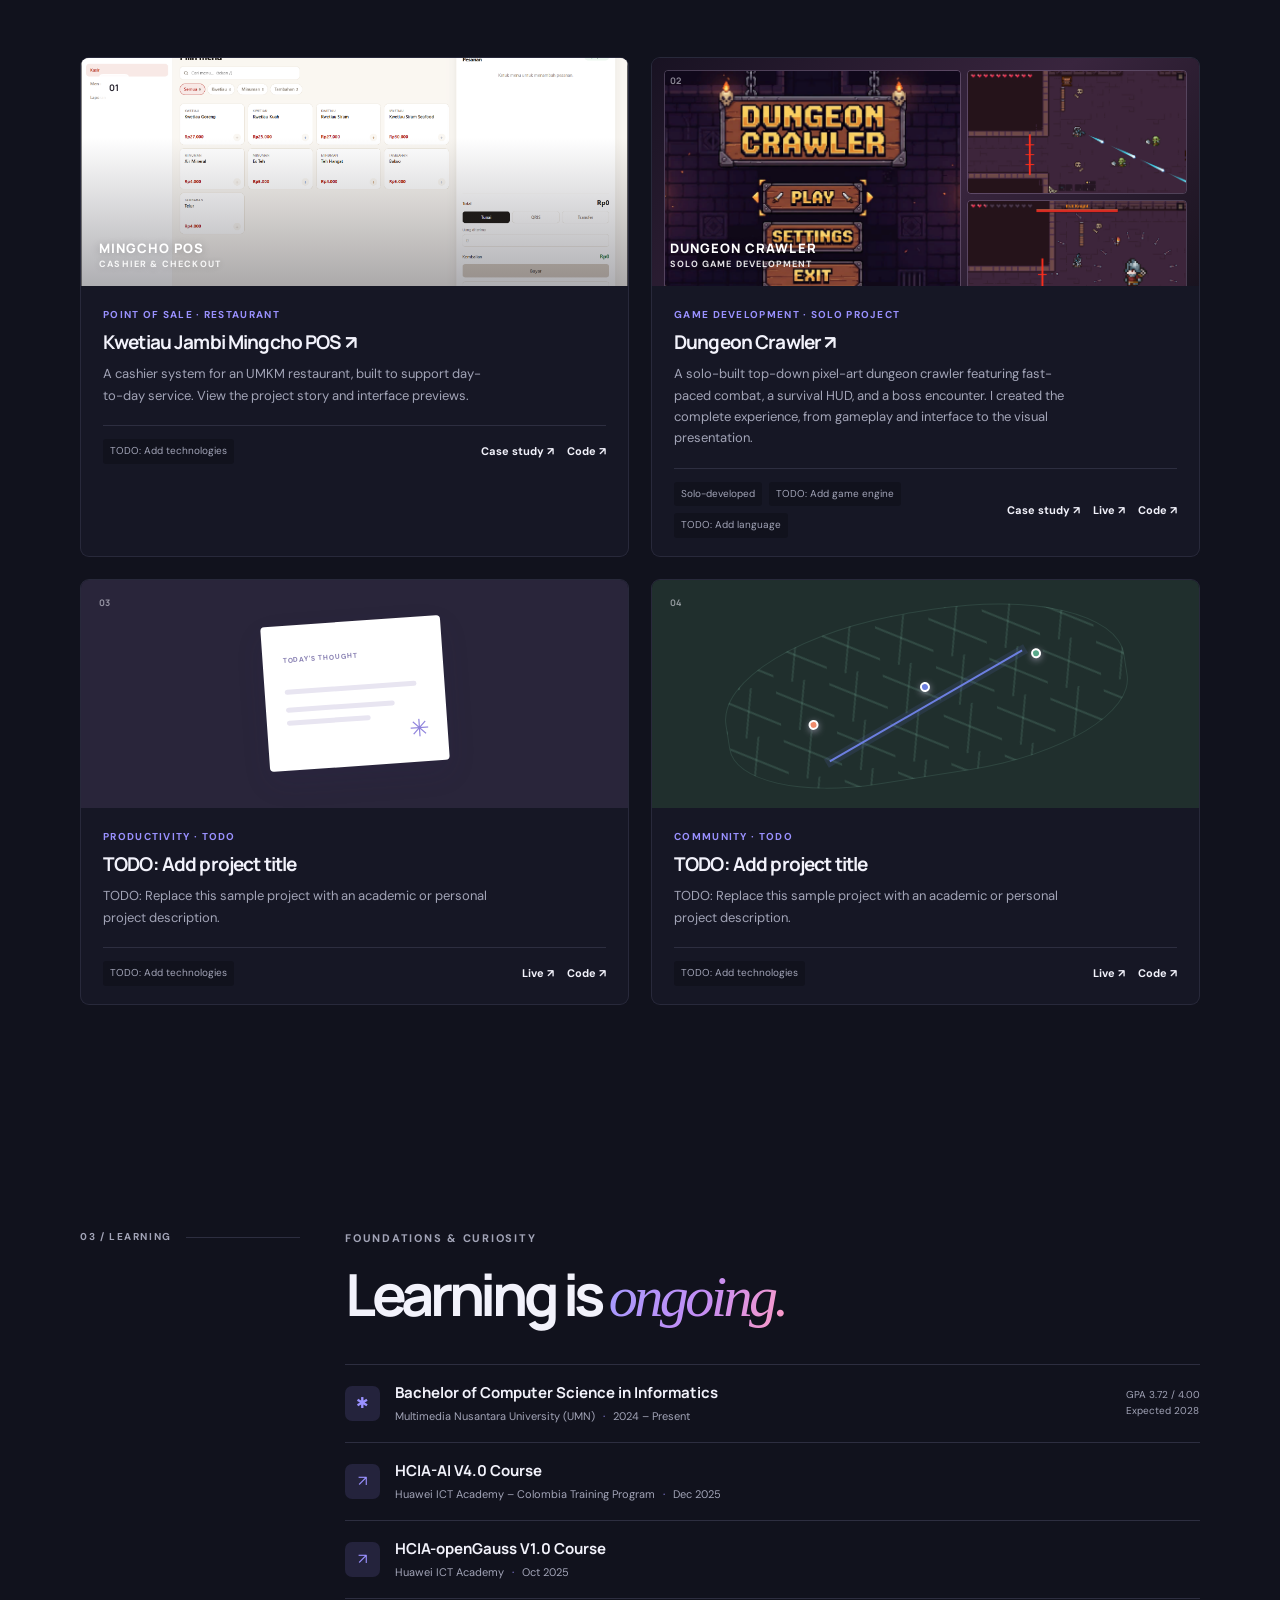
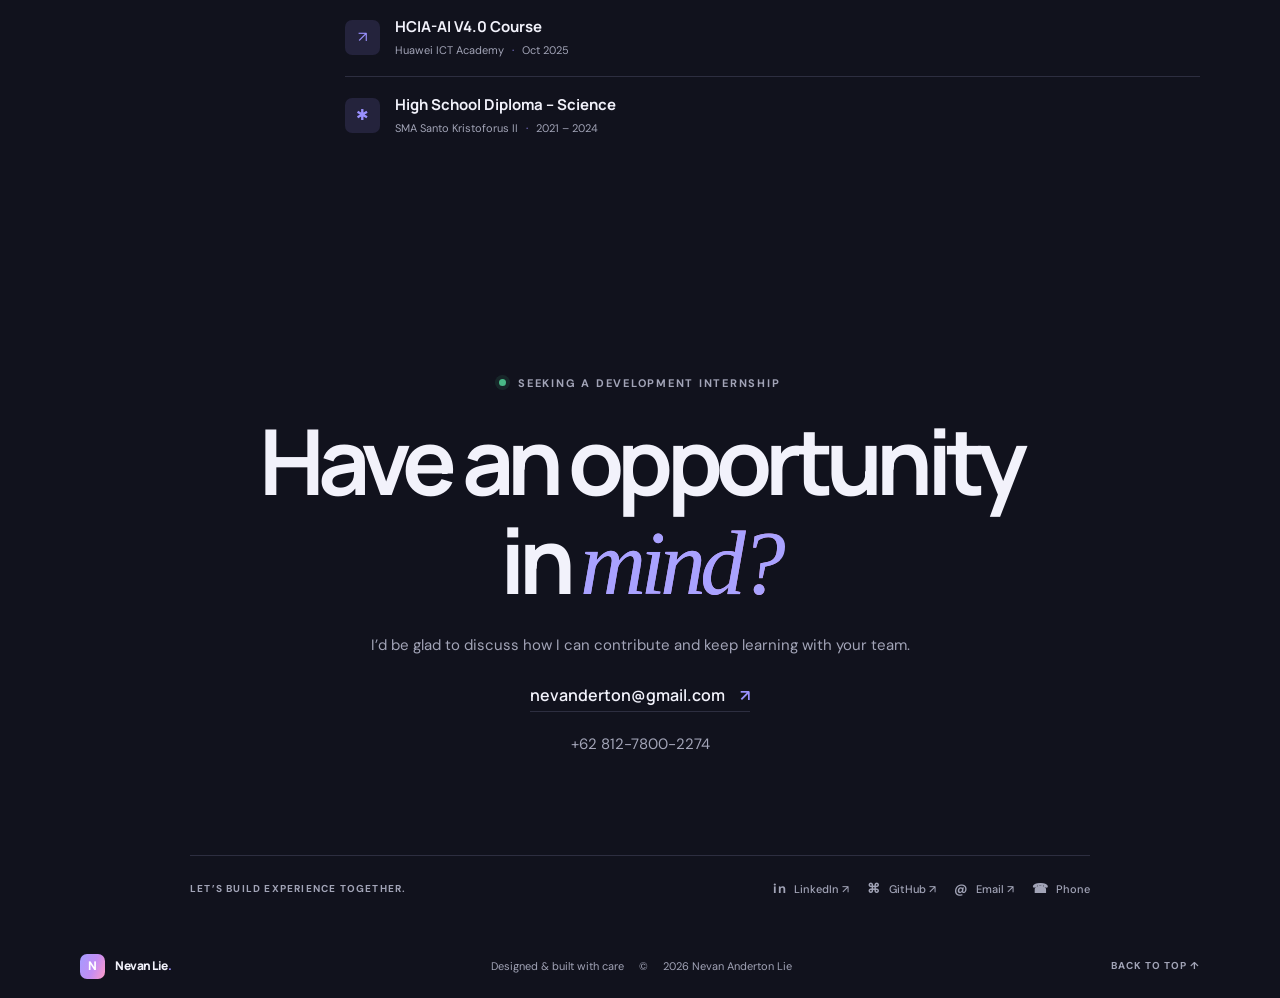
==== commit 8ac6c5cf: "Add Dungeon Crawler case study and contact copy actions" ====
--- a/index.html
+++ b/index.html
@@ -16,8 +16,8 @@
   <link rel="preconnect" href="https://fonts.googleapis.com">
   <link rel="preconnect" href="https://fonts.gstatic.com" crossorigin>
   <link href="https://fonts.googleapis.com/css2?family=DM+Sans:wght@400;500;600;700&family=Manrope:wght@400;500;600;700;800&display=swap" rel="stylesheet">
-  <link rel="stylesheet" href="css/style.css?v=ambient-flow-12">
-  <script src="js/script.js?v=ambient-flow-10" defer></script>
+  <link rel="stylesheet" href="css/style.css?v=ambient-flow-25">
+  <script src="js/script.js?v=ambient-flow-25" defer></script>
 </head>
 <body class="dark">
   <div class="ambient-background" aria-hidden="true">
@@ -36,7 +36,7 @@
   <a class="skip-link" href="#main">Skip to content</a>
   <header class="site-header">
     <nav class="nav wrap" aria-label="Main navigation">
-      <a class="brand" href="#home" aria-label="Nevan Anderton Lie home"><span class="brand-mark">N</span><span>Nevan Lie<span class="brand-dot">.</span></span></a>
+      <a class="brand" href="#home" aria-label="Nevan Anderton Lie home"><span class="brand-mark">N</span><span>Nevan Anderton Lie<span class="brand-dot">.</span></span></a>
       <button class="menu-toggle" type="button" aria-expanded="false" aria-controls="nav-links" aria-label="Open navigation menu"><span></span><span></span></button>
       <div class="nav-links" id="nav-links">
         <a href="#about">About</a><a href="#experience">Experience</a><a href="#projects">Projects</a><a href="#contact">Contact</a>
@@ -59,7 +59,6 @@
         <div class="portrait-card"><div class="portrait-initials">NL</div><span>PHOTO PLACEHOLDER &middot; CV PHOTO NOT USED</span></div>
         <div class="float-chip chip-code"><span class="chip-icon">&lt;/&gt;</span> Clean code</div>
         <div class="float-chip chip-stack"><span class="chip-spark">✳</span> Fullstack mindset</div>
-        <div class="art-caption">CURIOUS BY NATURE. BUILDER BY CHOICE.</div>
       </div>
       <a class="scroll-cue" href="#about"><span class="scroll-line"></span> SCROLL TO EXPLORE</a>
     </section>
@@ -67,8 +66,7 @@
     <section class="section about-section" id="about" aria-labelledby="about-title"><div class="wrap about-grid">
       <div class="section-label reveal"><span>01 / ABOUT</span><span class="label-rule"></span></div>
       <div class="about-content reveal"><p class="eyebrow">A LITTLE ABOUT ME</p><h2 id="about-title">Curiosity meets<br><span class="serif">craftsmanship.</span></h2>
-        <p class="body-large">I&#8217;m a 5th-semester Informatics student at Multimedia Nusantara University with a 3.72 GPA and a growing interest in software development, web technologies, and information systems. Through academic projects, I&#8217;ve practiced programming, database design, object-oriented programming, and web application development.</p>
-        <p class="body-copy">I enjoy solving problems, learning new technologies, and working collaboratively. I&#8217;m currently seeking an internship to apply what I&#8217;ve learned and gain practical experience in the technology industry.</p>
+        <p class="body-large">I&#8217;m a 5th-semester Informatics student at Multimedia Nusantara University with a 3.72 GPA and a growing interest in software development, app development, and web technologies. Through academic projects, I&#8217;ve practiced programming, database design, object-oriented programming, and web application development.</p>
         <div class="about-facts"><div><span class="fact-label">BASED IN</span><strong>Jakarta, Indonesia</strong></div><div><span class="fact-label">FOCUS</span><strong>Software &amp; Web Development</strong></div><div><span class="fact-label">STATUS</span><strong><i class="status-dot"></i> Seeking an internship</strong></div></div>
       </div>
     </div></section>
@@ -96,7 +94,7 @@
       <!-- TODO: Replace project concepts, descriptions, and placeholder links with your real work. -->
       <div class="project-grid">
         <article class="project-card project-featured reveal"><div class="project-visual project-thumbnail"><img src="assets/projects/mingcho-cashier.png" alt="Cashier screen showing menu items and the order checkout panel" loading="lazy"><span class="visual-index">01</span><span class="thumb-label"><strong>MINGCHO POS</strong><small>CASHIER &amp; CHECKOUT</small></span></div><div class="project-info"><div><p class="project-type">POINT OF SALE &middot; RESTAURANT</p><h3><a href="projects/kasir-mingcho.html">Kwetiau Jambi Mingcho POS &#8599;</a></h3><p>A cashier system for an UMKM restaurant, built to support day-to-day service. View the project story and interface previews.</p></div><div class="project-bottom"><div class="project-tags"><span>TODO: Add technologies</span></div><div class="project-links"><a href="projects/kasir-mingcho.html">Case study &#8599;</a><a href="https://github.com/YOUR-USERNAME/kasir-mingcho" aria-label="Source code repository TODO">Code &#8599;</a></div></div></div></article>
-        <article class="project-card reveal"><div class="project-visual visual-shop"><div class="shop-card"><div class="shop-image"><span>FORM<br>MEETS FUNCTION</span></div><div class="shop-lines"><i></i><i></i></div><div class="shop-price"></div></div><span class="visual-index">02</span></div><div class="project-info"><div><p class="project-type">E-COMMERCE · TODO</p><h3>TODO: Add project title</h3><p>TODO: Replace this sample project with an academic or personal project description.</p></div><div class="project-bottom"><div class="project-tags"><span>TODO: Add technologies</span></div><div class="project-links"><a href="https://YOUR-LIVE-DEMO-URL" aria-label="Live demo (TODO: add project title)">Live ↗</a><a href="https://github.com/YOUR-USERNAME/everyday-goods" aria-label="Project code TODO">Code ↗</a></div></div></div></article>
+        <article class="project-card reveal"><div class="project-visual dungeon-visual"><div class="dungeon-gallery" role="group" aria-label="Dungeon Crawler game screenshots"><img src="assets/projects/dungeon-crawler-menu.png" alt="Dungeon Crawler pixel-art title screen with Play, Settings, and Exit menu options" loading="lazy"><img src="assets/projects/dungeon-crawler-gameplay.png" alt="Top-down dungeon gameplay with the player firing at enemies" loading="lazy"><img src="assets/projects/dungeon-crawler-boss.png" alt="Dungeon Crawler boss battle against the Evil Knight" loading="lazy"></div><span class="visual-index">02</span><span class="thumb-label"><strong>DUNGEON CRAWLER</strong><small>SOLO GAME DEVELOPMENT</small></span></div><div class="project-info"><div><p class="project-type">GAME DEVELOPMENT &middot; SOLO PROJECT</p><h3><a href="projects/dungeon-crawler.html">Dungeon Crawler &#8599;</a></h3><p>A solo-built top-down pixel-art dungeon crawler featuring fast-paced combat, a survival HUD, and a boss encounter. I created the complete experience, from gameplay and interface to the visual presentation.</p></div><div class="project-bottom"><div class="project-tags"><span>Solo-developed</span><span>TODO: Add game engine</span><span>TODO: Add language</span></div><div class="project-links"><a href="projects/dungeon-crawler.html">Case study &#8599;</a><a href="https://YOUR-LIVE-GAME-URL" aria-label="Live game demo (TODO: add URL)">Live &#8599;</a><a href="https://github.com/YOUR-USERNAME/dungeon-crawler" aria-label="Dungeon Crawler source code (TODO: add GitHub URL)">Code &#8599;</a></div></div></div></article>
         <article class="project-card reveal"><div class="project-visual visual-notes"><div class="note-sheet"><span class="note-label">TODAY'S THOUGHT</span><div class="note-line long"></div><div class="note-line"></div><div class="note-line short"></div><div class="note-mark">✳</div></div><span class="visual-index">03</span></div><div class="project-info"><div><p class="project-type">PRODUCTIVITY · TODO</p><h3>TODO: Add project title</h3><p>TODO: Replace this sample project with an academic or personal project description.</p></div><div class="project-bottom"><div class="project-tags"><span>TODO: Add technologies</span></div><div class="project-links"><a href="https://YOUR-LIVE-DEMO-URL" aria-label="Live demo (TODO: add project title)">Live ↗</a><a href="https://github.com/YOUR-USERNAME/little-notes" aria-label="Project code TODO">Code ↗</a></div></div></div></article>
         <article class="project-card project-four reveal"><div class="project-visual visual-map"><div class="map-grid"><span class="map-route"></span><i class="map-pin pin-a"></i><i class="map-pin pin-b"></i><i class="map-pin pin-c"></i></div><span class="visual-index">04</span></div><div class="project-info"><div><p class="project-type">COMMUNITY · TODO</p><h3>TODO: Add project title</h3><p>TODO: Replace this sample project with an academic or personal project description.</p></div><div class="project-bottom"><div class="project-tags"><span>TODO: Add technologies</span></div><div class="project-links"><a href="https://YOUR-LIVE-DEMO-URL" aria-label="Live demo (TODO: add project title)">Live ↗</a><a href="https://github.com/YOUR-USERNAME/local-loop" aria-label="Project code TODO">Code ↗</a></div></div></div></article>
       </div>
@@ -106,7 +104,7 @@
 
 
 
-    <section class="contact-section" id="contact" aria-labelledby="contact-title"><div class="wrap contact-wrap"><div class="contact-top reveal"><p class="eyebrow"><span class="status-dot"></span> SEEKING A DEVELOPMENT INTERNSHIP</p><h2 id="contact-title">Have an opportunity<br>in <span class="serif">mind?</span></h2><p>I&#8217;d be glad to discuss how I can contribute and keep learning with your team.</p><a class="contact-email" href="mailto:nevanderton@gmail.com">nevanderton@gmail.com <span>&#8599;</span></a><p><a href="tel:+6281278002274">+62 812-7800-2274</a></p></div><div class="contact-bottom reveal"><span>LET&#8217;S BUILD EXPERIENCE TOGETHER.</span><div class="social-links"><a href="https://www.linkedin.com/in/nevanderton/" target="_blank" rel="noopener noreferrer" aria-label="LinkedIn (opens in new tab)">in <span>LinkedIn &#8599;</span></a><a href="https://github.com/YOUR-USERNAME" target="_blank" rel="noopener noreferrer" aria-label="GitHub placeholder (opens in new tab)">&#8984; <span>GitHub &#8599;</span></a><a href="mailto:nevanderton@gmail.com" aria-label="Send email">@ <span>Email &#8599;</span></a><a href="tel:+6281278002274" aria-label="Call Nevan">&#9742; <span>Phone</span></a></div></div></div></section>
+    <section class="contact-section" id="contact" aria-labelledby="contact-title"><div class="wrap contact-wrap"><div class="contact-top reveal"><p class="eyebrow"><span class="status-dot"></span> SEEKING A DEVELOPMENT INTERNSHIP</p><h2 id="contact-title">Have an opportunity<br>in <span class="serif">mind?</span></h2><p>I&#8217;d be glad to discuss how I can contribute and keep learning with your team.</p><a class="contact-email" href="mailto:nevanderton@gmail.com" aria-label="Copy email address" title="Copy email address">nevanderton@gmail.com <span>&#8599;</span></a><p><a href="tel:+6281278002274" aria-label="Copy phone number" title="Copy phone number">+62 812-7800-2274</a></p></div><div class="contact-bottom reveal"><span>LET&#8217;S BUILD EXPERIENCE TOGETHER.</span><div class="social-links"><a href="https://www.linkedin.com/in/nevanderton/" target="_blank" rel="noopener noreferrer" aria-label="LinkedIn (opens in new tab)">in <span>LinkedIn &#8599;</span></a><a href="https://github.com/nevanderton" target="_blank" rel="noopener noreferrer" aria-label="Nevan on GitHub (opens in new tab)">&#8984; <span>GitHub &#8599;</span></a><a href="mailto:nevanderton@gmail.com" aria-label="Copy email address">@ <span>Email &#8599;</span></a><a href="tel:+6281278002274" aria-label="Copy phone number">&#9742; <span>Phone</span></a></div></div></div></section>
   </main>
   <footer class="footer"><div class="wrap"><a class="brand" href="#home"><span class="brand-mark">N</span><span>Nevan Lie<span class="brand-dot">.</span></span></a><p>Designed &amp; built with care <span>© <span id="year">2026</span> Nevan Anderton Lie</span></p><a class="back-top" href="#home">BACK TO TOP ↑</a></div></footer>
 </body>
--- a/css/style.css
+++ b/css/style.css
@@ -134,7 +134,7 @@
 .ambient-parallax{position:absolute;inset:-18% -12%;transform:translate3d(0,var(--parallax-near),0)}
 .ambient-parallax--mid{transform:translate3d(0,var(--parallax-mid),0)}
 .ambient-parallax--far{transform:translate3d(0,var(--parallax-far),0)}
-.ambient-strokes{position:absolute;inset:-8% -5%;width:110%;height:116%;overflow:visible;fill:none;stroke:hsl(var(--scroll-hue,212) 78% var(--ambient-line-lightness) / var(--ambient-line-opacity));stroke-width:1;vector-effect:non-scaling-stroke;transform:translate3d(0,var(--parallax-lines),0);opacity:.72}
+.ambient-strokes{position:absolute;inset:-8% -5%;width:110%;height:116%;overflow:visible;fill:none;stroke:hsl(var(--scroll-hue,212) 78% var(--ambient-line-lightness) / var(--ambient-line-opacity));stroke-width:4;vector-effect:non-scaling-stroke;transform:translate3d(0,var(--parallax-lines),0);opacity:.72}
 .ambient-strokes path:nth-child(2){opacity:.72}
 .ambient-strokes path:nth-child(3){opacity:.48}
 .ambient-blob{position:absolute;display:block;width:min(60vw,780px);aspect-ratio:1;border-radius:50%;filter:blur(var(--ambient-blur));opacity:.9;will-change:transform;animation:ambient-blob-drift var(--ambient-speed) ease-in-out infinite alternate}
@@ -162,3 +162,16 @@
 @media(prefers-reduced-motion:reduce){.ambient-blob{animation:none!important;will-change:auto}.ambient-cursor-glow{display:none}.ambient-parallax,.ambient-strokes{transform:none!important}.reveal,.reveal-from-side{transform:none!important;transition:none!important}.scroll-progress span{transition:none!important}}
 /* Clip small visual overspill from parallax and hover transforms without disabling vertical scroll. */
 html{overflow-x:clip}
+
+/* Compact three-frame preview for the solo Dungeon Crawler project. */
+.dungeon-visual{background:linear-gradient(135deg,#181222,#39253e 55%,#19131f)}
+.dungeon-gallery{position:absolute;inset:0;display:grid;grid-template-columns:1.35fr 1fr;grid-template-rows:1fr 1fr;gap:6px;padding:12px;overflow:hidden}
+.dungeon-gallery img{display:block;width:100%;height:100%;min-width:0;object-fit:cover;border:1px solid rgba(236,207,255,.22);border-radius:4px;transition:transform .6s var(--ease-out)}
+.dungeon-gallery img:first-child{grid-row:1 / span 2;object-position:center}
+.project-card:hover .dungeon-gallery img{transform:scale(1.025)}
+@media(max-width:620px){.dungeon-gallery{gap:5px;padding:10px}}
+@media(prefers-reduced-motion:reduce){.dungeon-gallery img{transition:none!important}.project-card:hover .dungeon-gallery img{transform:none!important}}
+
+.copy-toast{position:fixed;z-index:120;right:16px;bottom:24px;left:16px;width:max-content;max-width:calc(100% - 32px);margin-inline:auto;padding:11px 17px;border:1px solid var(--line);border-radius:999px;background:var(--ink);color:var(--bg);box-shadow:var(--shadow);font-size:13px;font-weight:700;text-align:center;opacity:0;transform:translateY(10px);pointer-events:none;transition:opacity .2s ease,transform .2s ease}
+.copy-toast.is-visible{opacity:1;transform:translateY(0)}
+@media(prefers-reduced-motion:reduce){.copy-toast{transition:none}}
